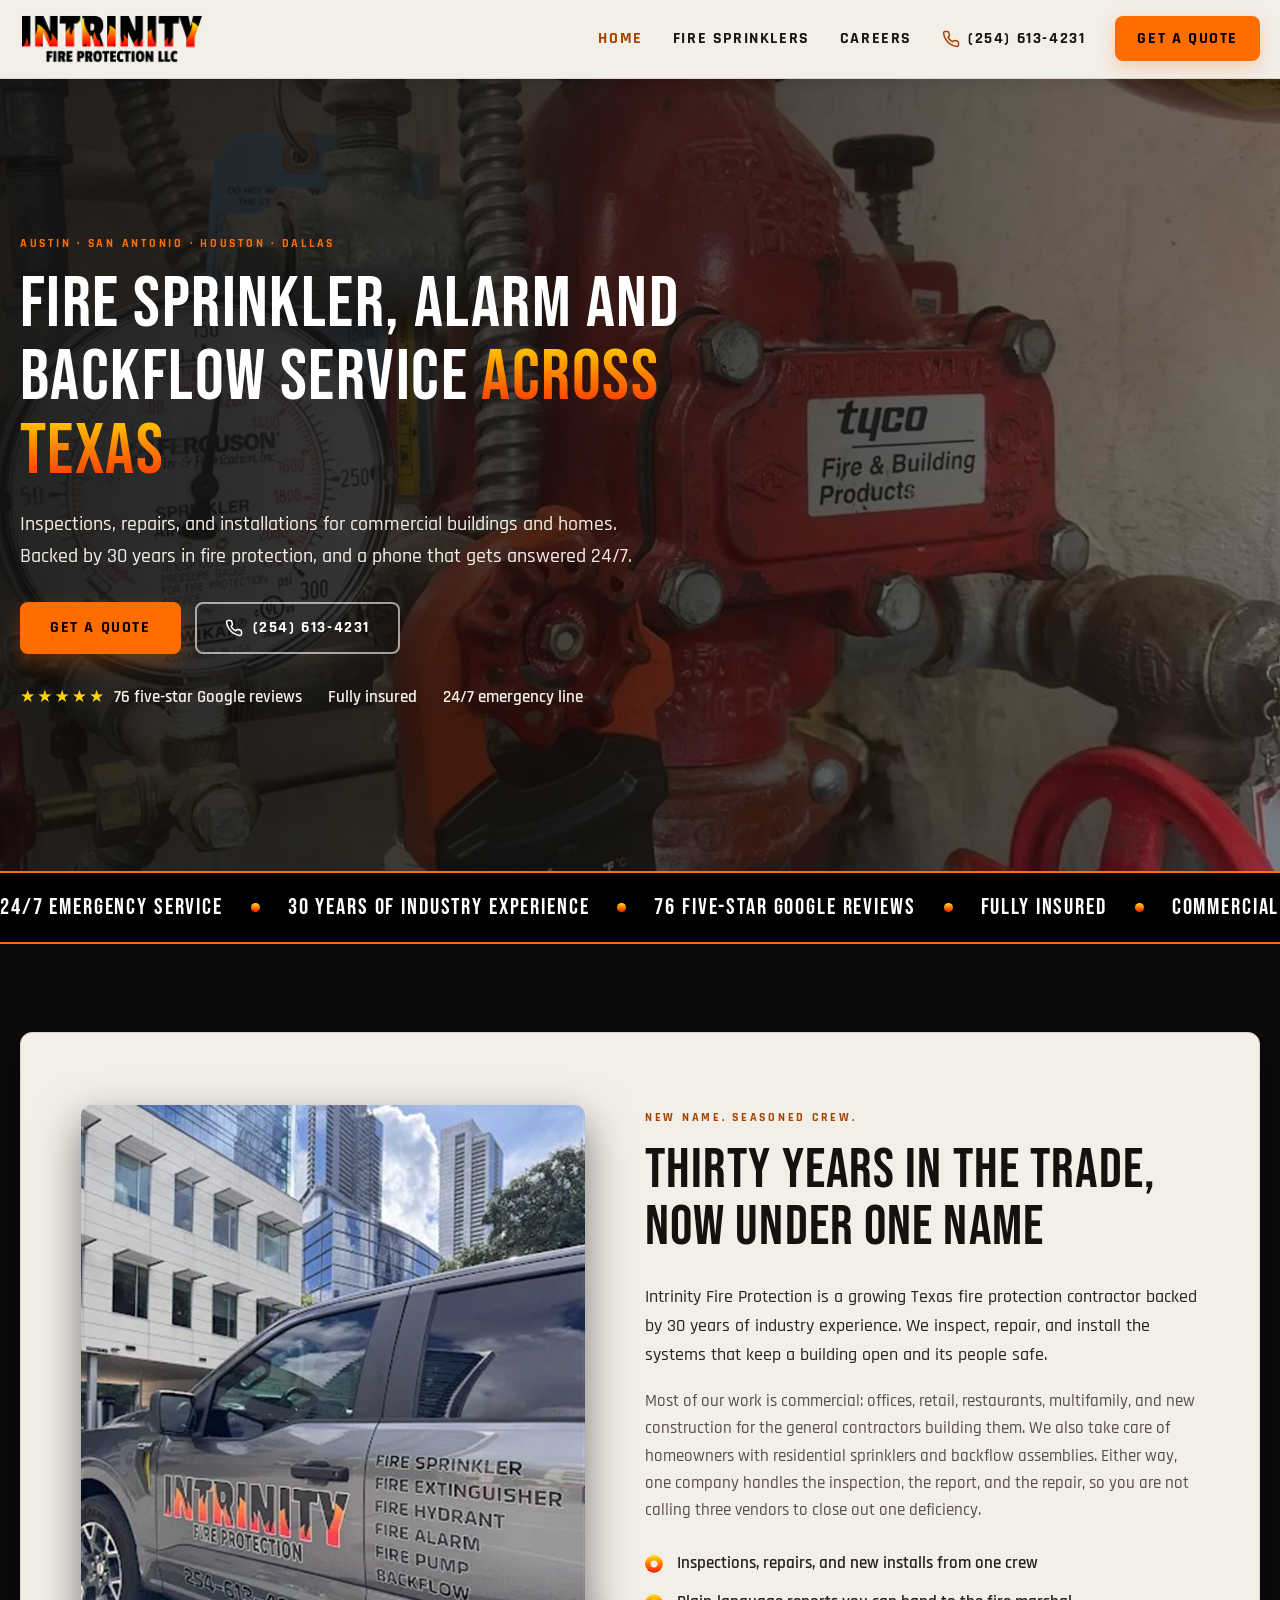
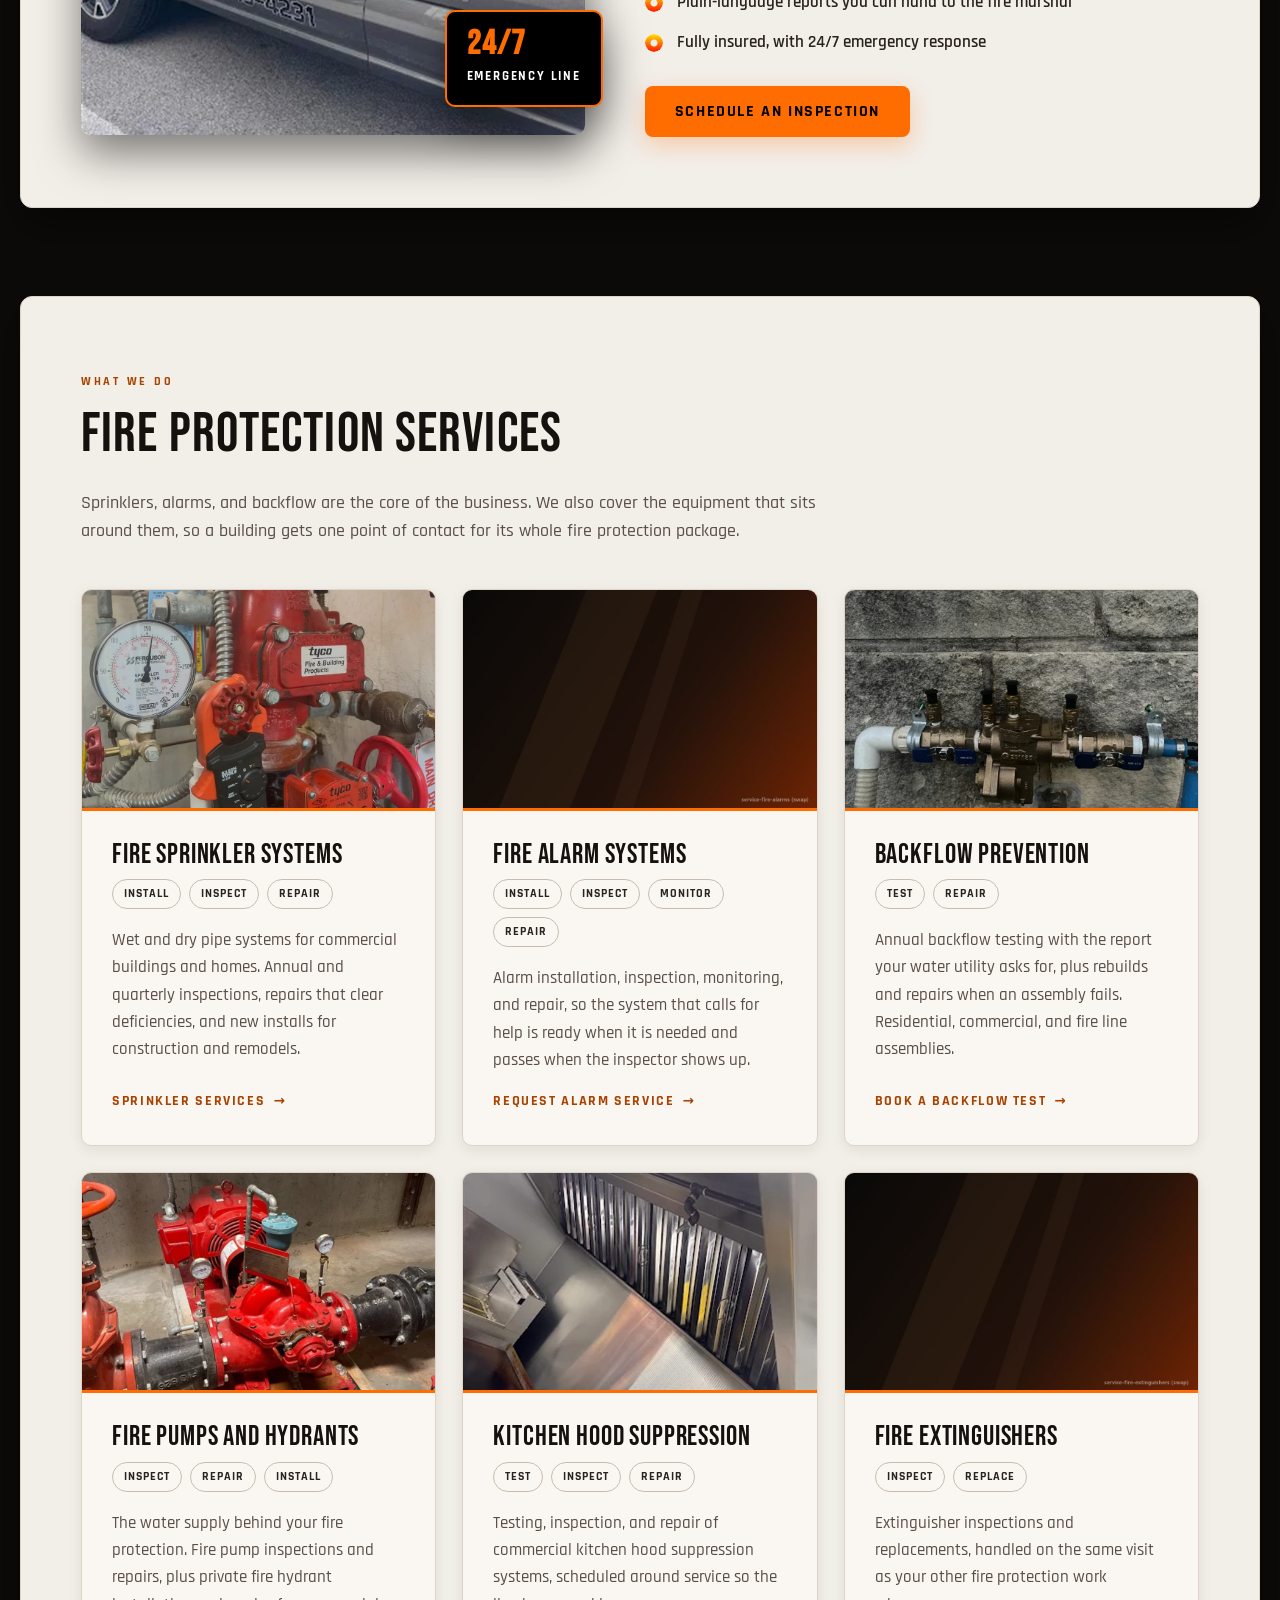
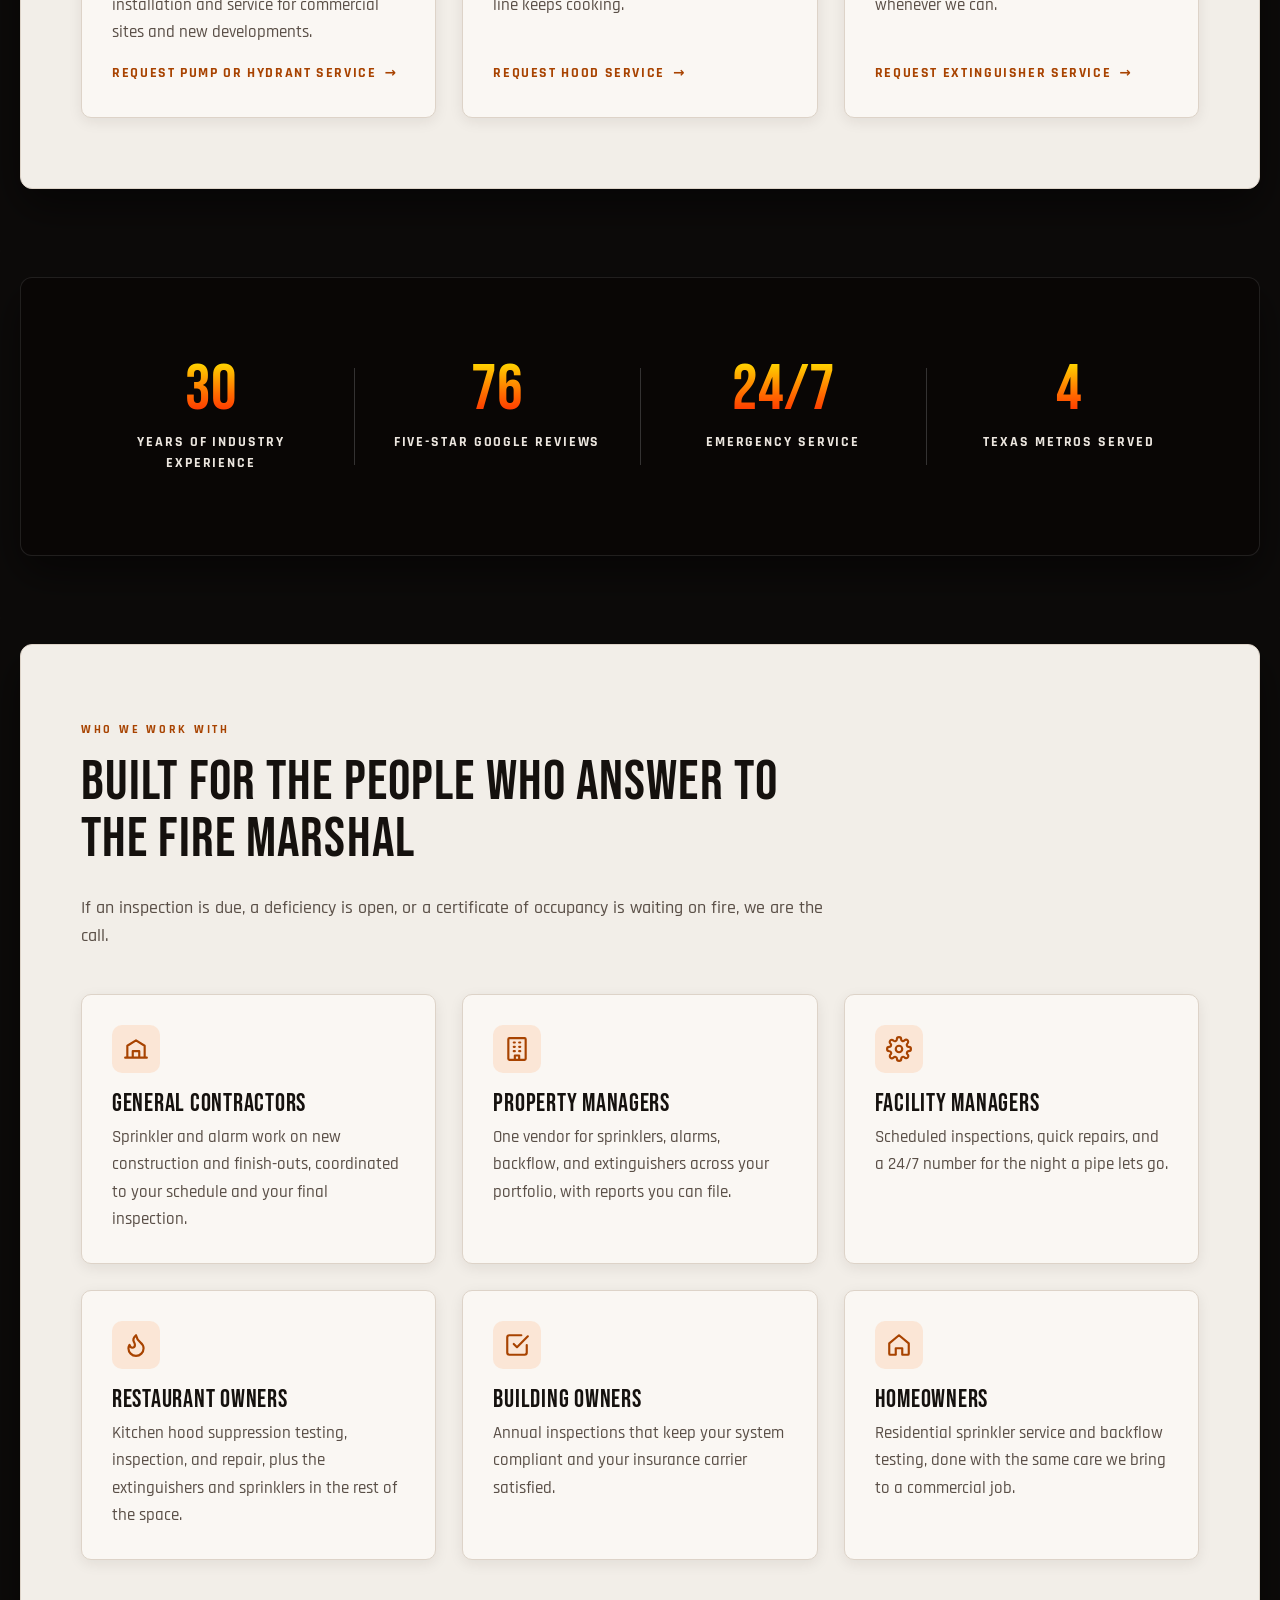
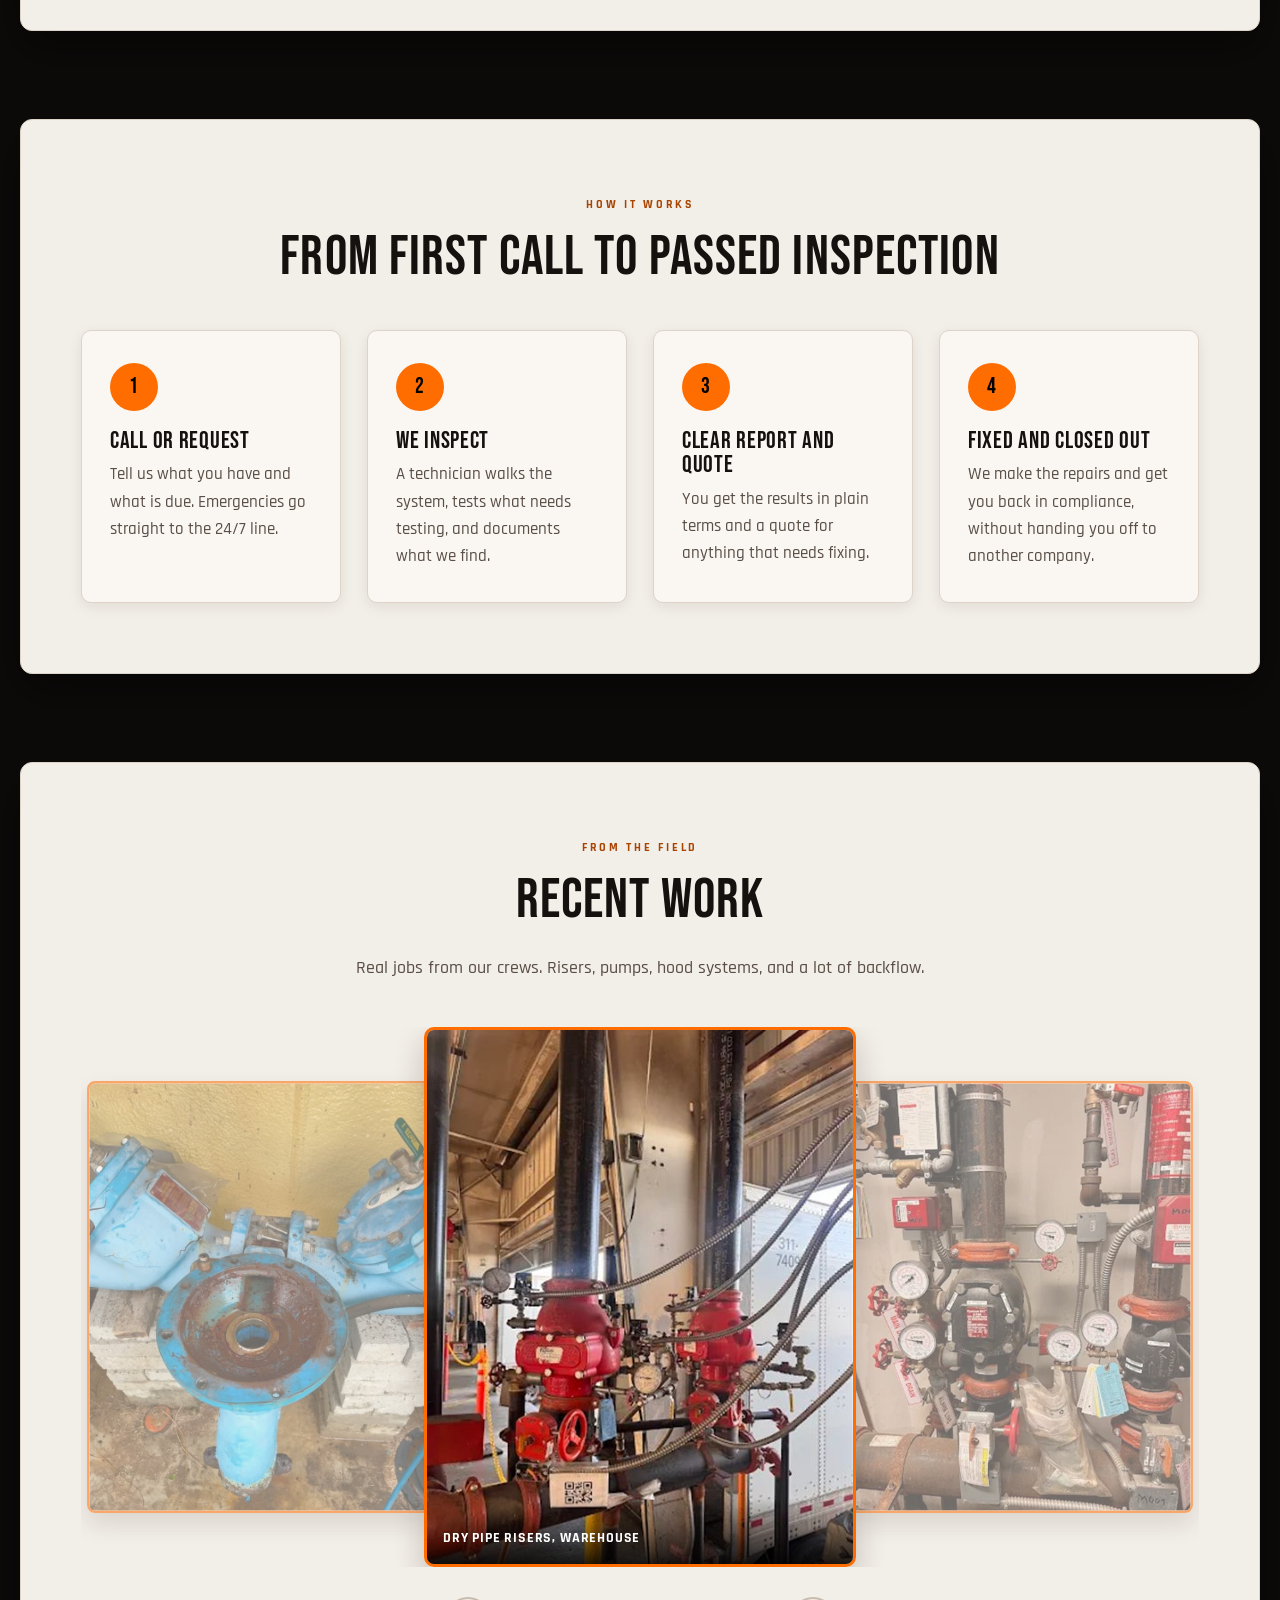
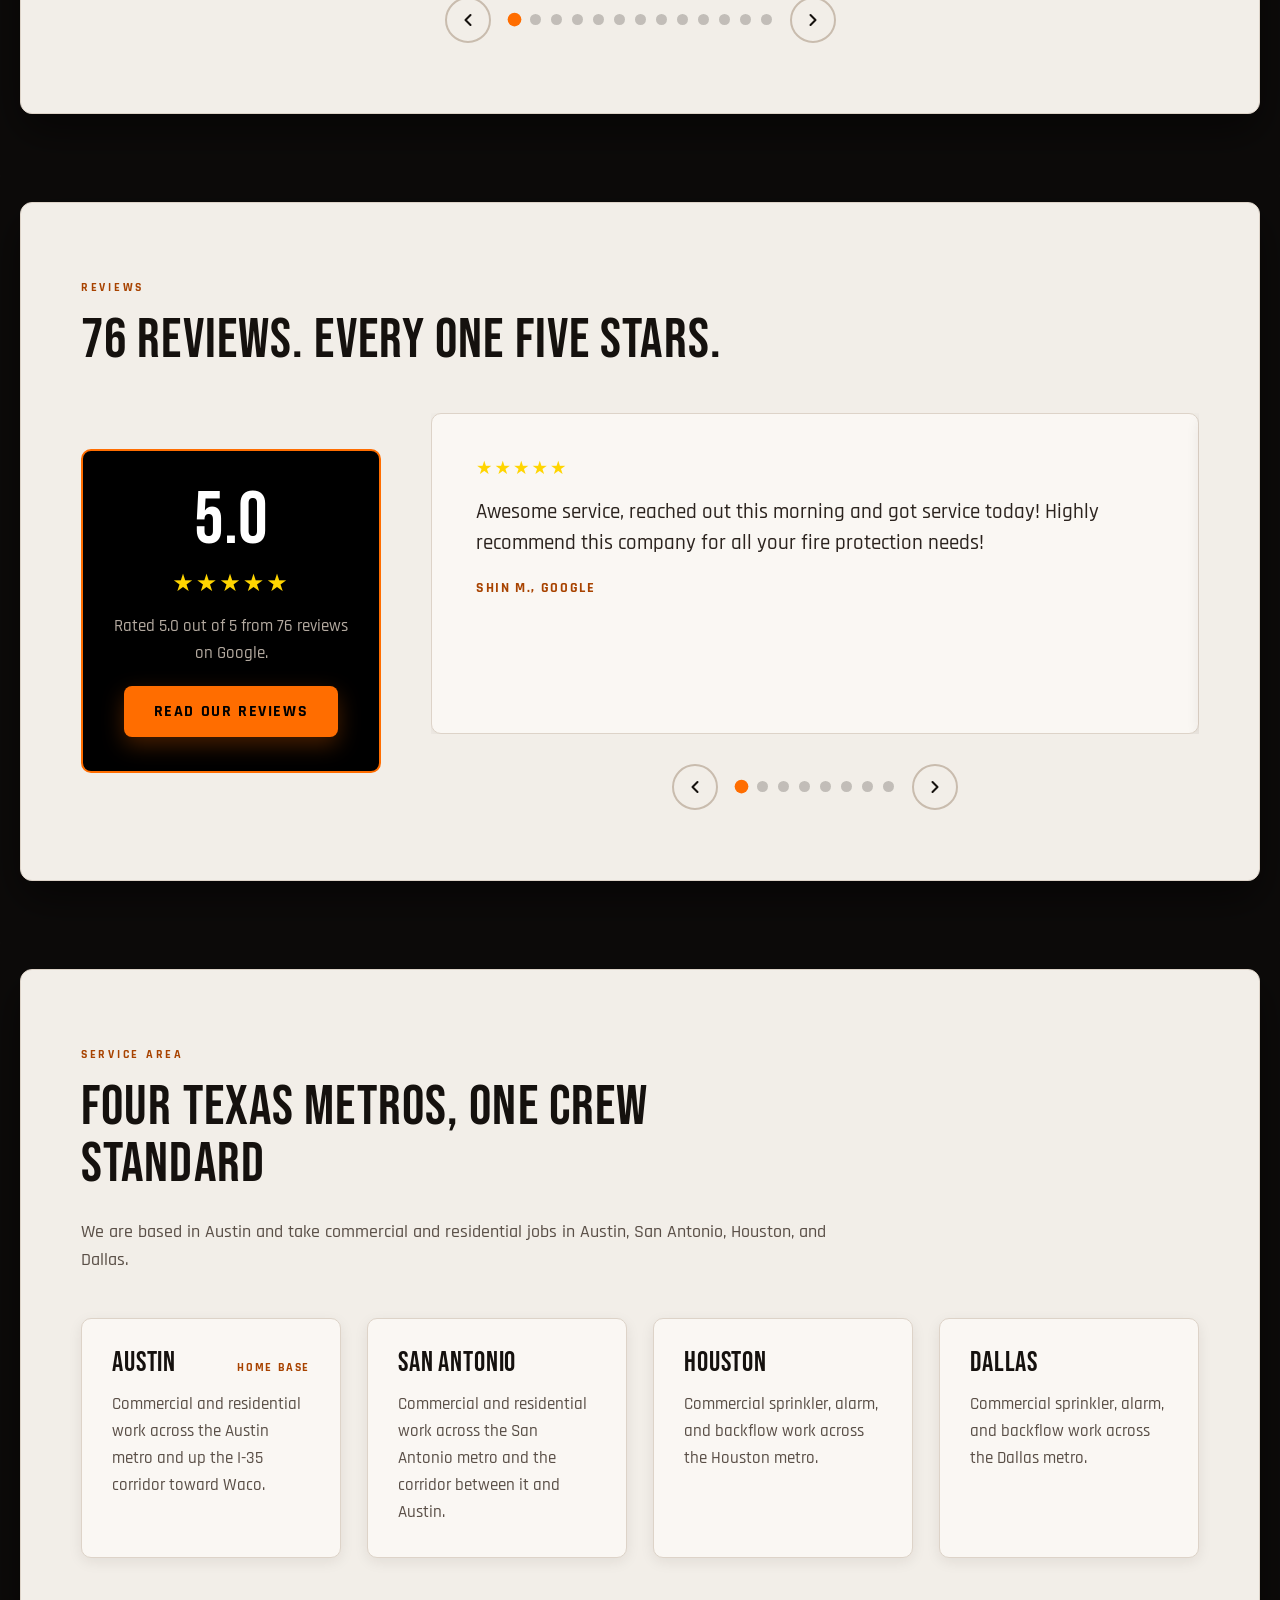
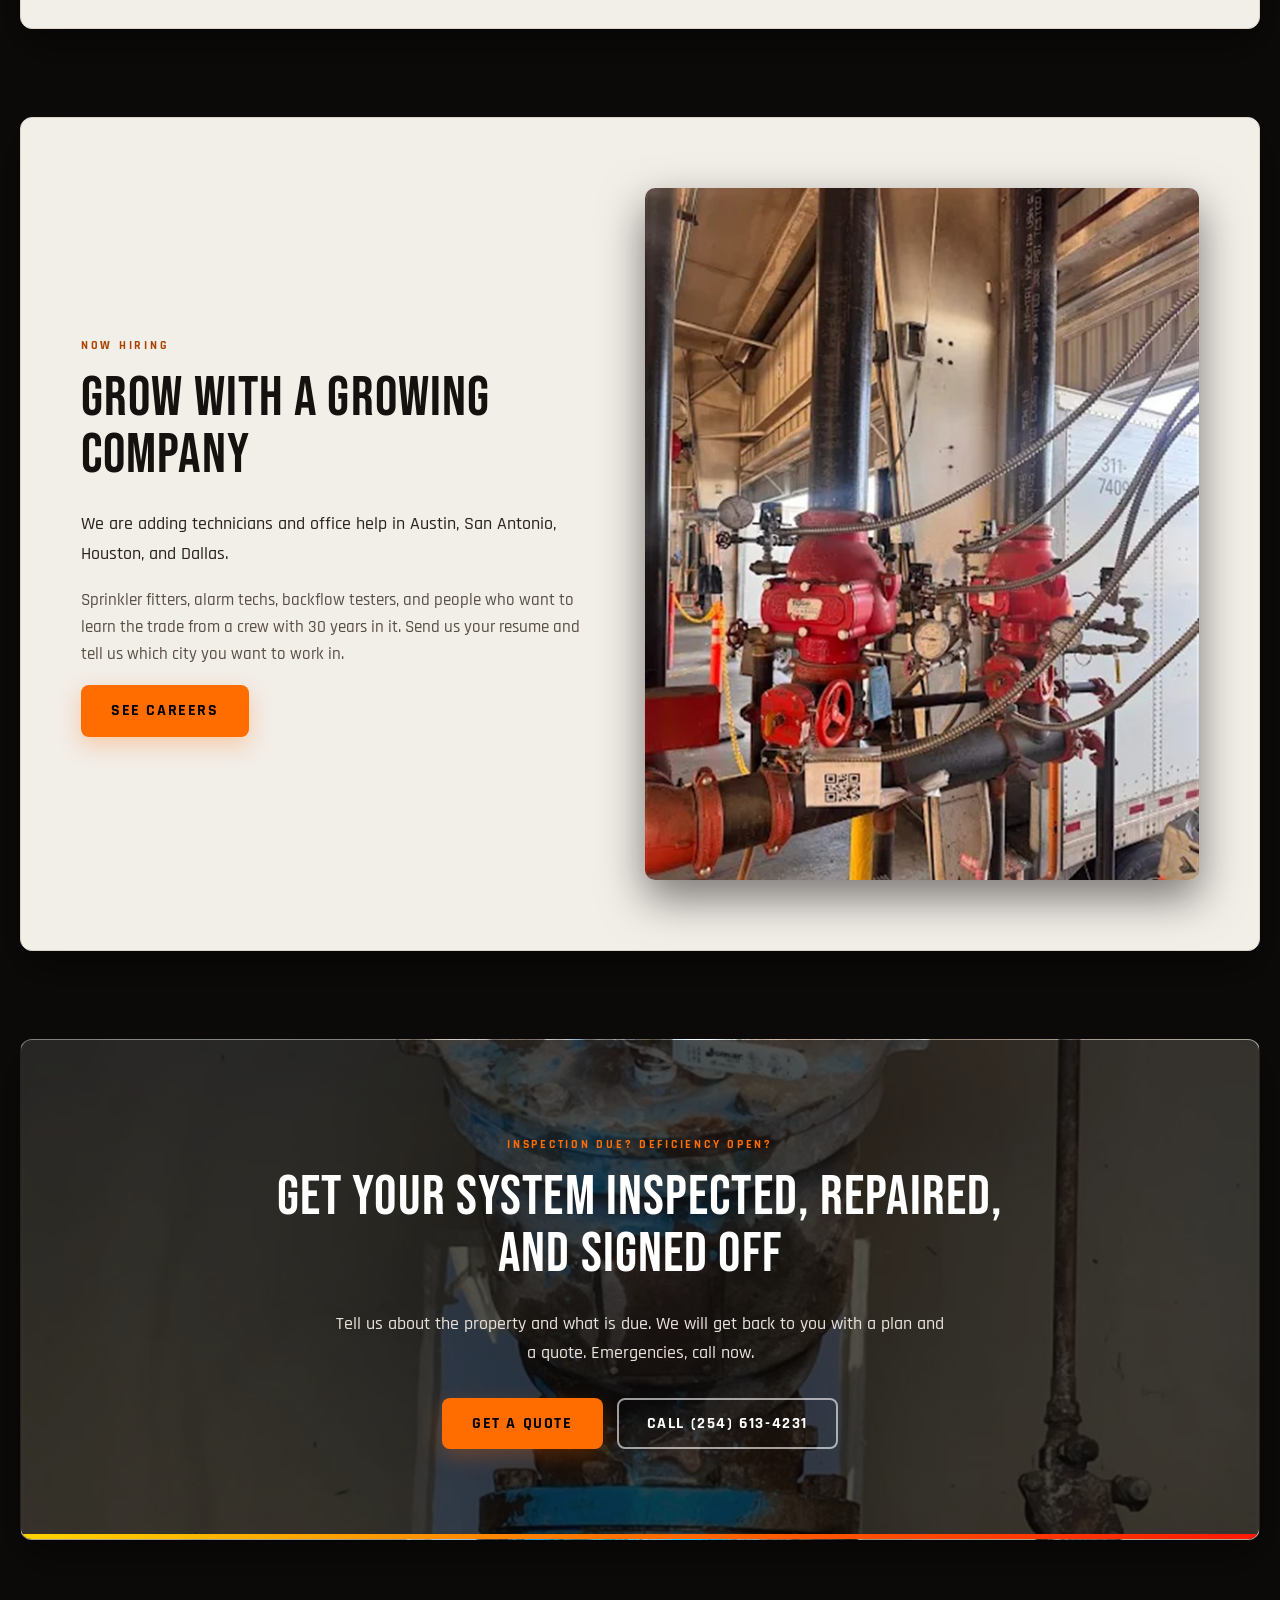
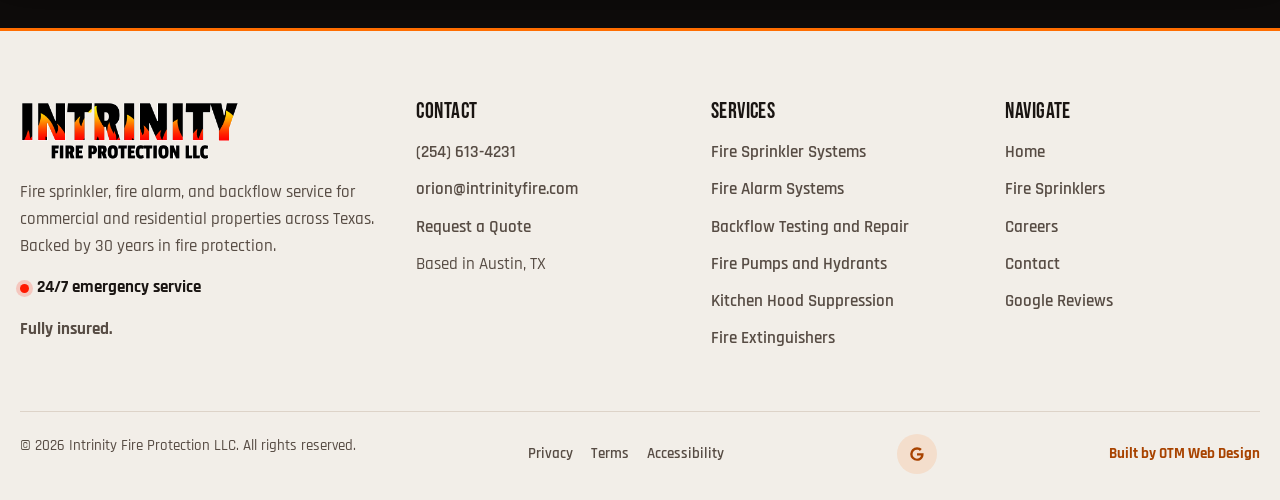
==== index.html @ b6edf2b3 "Merge fire hydrants into the fire pumps card; back to a 6-card services grid Co-Authored-By: Claude " ====
<!DOCTYPE html>
<html lang="en">
<head>
<meta charset="UTF-8">
<meta name="viewport" content="width=device-width, initial-scale=1.0">
<title>Intrinity Fire Protection | Sprinklers, Alarms, Backflow | TX</title>
<meta name="description" content="Fire sprinkler, fire alarm, and backflow testing for commercial and residential properties in Austin, San Antonio, Houston, and Dallas. 24/7 emergency service.">
<link rel="canonical" href="https://intrinityfire.com/">
<link rel="icon" type="image/png" href="assets/favicon.png">
<link rel="apple-touch-icon" href="assets/favicon.png">

<meta property="og:type" content="website">
<meta property="og:site_name" content="Intrinity Fire Protection">
<meta property="og:title" content="Intrinity Fire Protection | Sprinklers, Alarms, Backflow | TX">
<meta property="og:description" content="Fire sprinkler, fire alarm, and backflow testing for commercial and residential properties in Austin, San Antonio, Houston, and Dallas. 24/7 emergency service.">
<meta property="og:url" content="https://intrinityfire.com/">
<meta property="og:image" content="https://intrinityfire.com/assets/og-image.jpg">
<meta property="og:image:width" content="1200">
<meta property="og:image:height" content="630">
<meta property="og:image:alt" content="Intrinity Fire Protection LLC">
<meta name="twitter:card" content="summary_large_image">
<meta name="twitter:title" content="Intrinity Fire Protection | Sprinklers, Alarms, Backflow | TX">
<meta name="twitter:description" content="Fire sprinkler, fire alarm, and backflow testing for commercial and residential properties in Austin, San Antonio, Houston, and Dallas. 24/7 emergency service.">
<meta name="twitter:image" content="https://intrinityfire.com/assets/og-image.jpg">

<link rel="preconnect" href="https://fonts.googleapis.com">
<link rel="preconnect" href="https://fonts.gstatic.com" crossorigin>
<link href="https://fonts.googleapis.com/css2?family=Bebas+Neue&family=Rajdhani:wght@400;500;600;700&display=swap" rel="stylesheet">
<link rel="preload" as="image" href="assets/hero-home.jpg" fetchpriority="high">
<link rel="stylesheet" href="styles.css">
<noscript><style>.reveal{opacity:1;transform:none}</style></noscript>

<!-- Service-area business: no public street address, city/region only. Must match the Google Business Profile exactly. -->
<script type="application/ld+json">
{
  "@context": "https://schema.org",
  "@type": "GeneralContractor",
  "@id": "https://intrinityfire.com/#business",
  "name": "Intrinity Fire Protection LLC",
  "alternateName": "Intrinity Fire Protection",
  "description": "Fire protection contractor providing fire sprinkler, fire alarm, and backflow prevention installation, inspection, and repair for commercial and residential properties in Austin, San Antonio, Houston, and Dallas, Texas. Backed by 30 years of industry experience. 24/7 emergency service. Fully insured.",
  "url": "https://intrinityfire.com/",
  "logo": "https://intrinityfire.com/assets/logo.png",
  "image": "https://intrinityfire.com/assets/og-image.jpg",
  "telephone": "+1-254-613-4231",
  "email": "orion@intrinityfire.com",
  "priceRange": "$$",
  "address": {
    "@type": "PostalAddress",
    "addressLocality": "Austin",
    "addressRegion": "TX",
    "addressCountry": "US"
  },
  "areaServed": [
    { "@type": "City", "name": "Austin, TX" },
    { "@type": "City", "name": "San Antonio, TX" },
    { "@type": "City", "name": "Houston, TX" },
    { "@type": "City", "name": "Dallas, TX" }
  ],
  "openingHoursSpecification": [
    {
      "@type": "OpeningHoursSpecification",
      "dayOfWeek": ["Monday","Tuesday","Wednesday","Thursday","Friday","Saturday","Sunday"],
      "opens": "00:00",
      "closes": "23:59"
    }
  ],
  "founder": { "@type": "Person", "name": "Orion Trinidad" },
  "knowsAbout": ["Fire sprinkler systems", "Fire alarm systems", "Backflow prevention", "Fire pumps", "Kitchen hood fire suppression", "Fire extinguishers", "Fire hydrants", "NFPA 25 inspections"],
  "aggregateRating": {
    "@type": "AggregateRating",
    "ratingValue": "5.0",
    "bestRating": "5",
    "reviewCount": "76"
  },
  "hasOfferCatalog": {
    "@type": "OfferCatalog",
    "name": "Fire protection services",
    "itemListElement": [
      { "@type": "Offer", "itemOffered": { "@type": "Service", "name": "Fire sprinkler installation, inspection, and repair" } },
      { "@type": "Offer", "itemOffered": { "@type": "Service", "name": "Fire alarm installation, inspection, monitoring, and repair" } },
      { "@type": "Offer", "itemOffered": { "@type": "Service", "name": "Backflow testing and repair" } },
      { "@type": "Offer", "itemOffered": { "@type": "Service", "name": "Fire pump inspection and repair" } },
      { "@type": "Offer", "itemOffered": { "@type": "Service", "name": "Kitchen hood suppression testing, inspection, and repair" } },
      { "@type": "Offer", "itemOffered": { "@type": "Service", "name": "Fire extinguisher inspection and replacement" } },
      { "@type": "Offer", "itemOffered": { "@type": "Service", "name": "Fire hydrant installation and service" } }
    ]
  }
}
</script>
<!-- sameAs: add the Google Business Profile share link and any real social profiles once Orion supplies them. -->
</head>
<body data-page="home">
<a class="skip-link" href="#main">Skip to main content</a>
<nav class="site-nav" aria-label="Primary">
  <div class="nav-inner">
    <a class="nav-logo" href="index.html" aria-label="Intrinity Fire Protection, home">
      <img src="assets/logo.png" alt="Intrinity Fire Protection LLC" width="744" height="202">
    </a>
    <button class="nav-toggle" type="button" aria-expanded="false" aria-controls="nav-links" aria-label="Open menu">
      <span></span><span></span><span></span>
    </button>
    <ul class="nav-links" id="nav-links">
      <li><a href="index.html" data-nav="home">Home</a></li>
      <li><a href="fire-sprinklers.html" data-nav="fire-sprinklers">Fire Sprinklers</a></li>
      <li><a href="careers.html" data-nav="careers">Careers</a></li>
      <li><a class="nav-phone" href="tel:+12546134231" aria-label="Call (254) 613-4231"><svg viewBox="0 0 24 24" fill="none" stroke="currentColor" stroke-width="2" stroke-linecap="round" stroke-linejoin="round" aria-hidden="true"><path d="M22 16.9v3a2 2 0 0 1-2.2 2 19.8 19.8 0 0 1-8.6-3.1 19.5 19.5 0 0 1-6-6A19.8 19.8 0 0 1 2.1 4.2 2 2 0 0 1 4.1 2h3a2 2 0 0 1 2 1.7c.1.9.4 1.8.7 2.7a2 2 0 0 1-.5 2.1L8 9.8a16 16 0 0 0 6 6l1.3-1.3a2 2 0 0 1 2.1-.4c.9.3 1.8.6 2.7.7a2 2 0 0 1 1.7 2z"/></svg><span class="nav-phone-num">(254) 613-4231</span></a></li>
      <li><a class="nav-cta" href="contact.html">Get a Quote</a></li>
    </ul>
  </div>
</nav>
<main id="main">

  <section class="hero" aria-labelledby="hero-title">
    <div class="hero-inner">
      <div class="hero-content">
        <span class="eyebrow">Austin &middot; San Antonio &middot; Houston &middot; Dallas</span>
        <h1 id="hero-title">Fire Sprinkler, Alarm and Backflow Service <span class="flame-text">Across Texas</span></h1>
        <p class="lead">Inspections, repairs, and installations for commercial buildings and homes. Backed by 30 years in fire protection, and a phone that gets answered 24/7.</p>
        <div class="hero-actions">
          <a class="btn btn-primary" href="contact.html">Get a Quote</a>
          <a class="btn btn-ghost" href="tel:+12546134231"><svg viewBox="0 0 24 24" fill="none" stroke="currentColor" stroke-width="2" stroke-linecap="round" stroke-linejoin="round" aria-hidden="true"><path d="M22 16.9v3a2 2 0 0 1-2.2 2 19.8 19.8 0 0 1-8.6-3.1 19.5 19.5 0 0 1-6-6A19.8 19.8 0 0 1 2.1 4.2 2 2 0 0 1 4.1 2h3a2 2 0 0 1 2 1.7c.1.9.4 1.8.7 2.7a2 2 0 0 1-.5 2.1L8 9.8a16 16 0 0 0 6 6l1.3-1.3a2 2 0 0 1 2.1-.4c.9.3 1.8.6 2.7.7a2 2 0 0 1 1.7 2z"/></svg>(254) 613-4231</a>
        </div>
        <div class="hero-proof">
          <span><span class="stars" aria-hidden="true">&#9733;&#9733;&#9733;&#9733;&#9733;</span> 76 five-star Google reviews</span>
          <span>Fully insured</span>
          <span>24/7 emergency line</span>
        </div>
      </div>
    </div>
  </section>

  <div class="marquee" aria-label="Highlights">
    <div class="marquee-track">
      <div class="marquee-group">
        <span class="marquee-item">24/7 Emergency Service</span>
        <span class="marquee-item">30 Years of Industry Experience</span>
        <span class="marquee-item">76 Five-Star Google Reviews</span>
        <span class="marquee-item">Fully Insured</span>
        <span class="marquee-item">Commercial and Residential</span>
        <span class="marquee-item">Sprinklers. Alarms. Backflow. Hydrants.</span>
        <span class="marquee-item">Austin &middot; San Antonio &middot; Houston &middot; Dallas</span>
      </div>
      <div class="marquee-group" aria-hidden="true">
        <span class="marquee-item">24/7 Emergency Service</span>
        <span class="marquee-item">30 Years of Industry Experience</span>
        <span class="marquee-item">76 Five-Star Google Reviews</span>
        <span class="marquee-item">Fully Insured</span>
        <span class="marquee-item">Commercial and Residential</span>
        <span class="marquee-item">Sprinklers. Alarms. Backflow. Hydrants.</span>
        <span class="marquee-item">Austin &middot; San Antonio &middot; Houston &middot; Dallas</span>
      </div>
    </div>
  </div>

  <!-- Intro -->
  <section class="section" aria-labelledby="intro-title">
    <div class="container reveal">
      <div class="split">
        <div class="split-media">
          <img src="assets/intro-main.jpg" alt="Intrinity Fire Protection service truck in downtown Austin, lettered with its sprinkler, extinguisher, hydrant, alarm, pump, and backflow services" width="600" height="750" loading="lazy" decoding="async">
          <div class="media-badge"><strong>24/7</strong><span>Emergency line</span></div>
        </div>
        <div class="split-body">
          <span class="eyebrow">New name. Seasoned crew.</span>
          <h2 id="intro-title">Thirty Years in the Trade, Now Under One Name</h2>
          <p class="lead">Intrinity Fire Protection is a growing Texas fire protection contractor backed by 30 years of industry experience. We inspect, repair, and install the systems that keep a building open and its people safe.</p>
          <p>Most of our work is commercial: offices, retail, restaurants, multifamily, and new construction for the general contractors building them. We also take care of homeowners with residential sprinklers and backflow assemblies. Either way, one company handles the inspection, the report, and the repair, so you are not calling three vendors to close out one deficiency.</p>
          <ul class="check-list">
            <li>Inspections, repairs, and new installs from one crew</li>
            <li>Plain-language reports you can hand to the fire marshal</li>
            <li>Fully insured, with 24/7 emergency response</li>
          </ul>
          <a class="btn btn-primary" href="contact.html">Schedule an Inspection</a>
        </div>
      </div>
    </div>
  </section>

  <!-- Services -->
  <section class="section" aria-labelledby="services-title">
    <div class="container reveal">
      <div class="section-head">
        <span class="eyebrow">What we do</span>
        <h2 id="services-title">Fire Protection Services</h2>
        <p>Sprinklers, alarms, and backflow are the core of the business. We also cover the equipment that sits around them, so a building gets one point of contact for its whole fire protection package.</p>
      </div>
      <div class="grid grid-3">
        <article class="card">
          <img class="card-img" src="assets/service-fire-sprinklers.jpg" alt="Dry pipe sprinkler valve with pressure gauges and control valve on a commercial riser" width="960" height="600" loading="lazy" decoding="async">
          <div class="card-body">
            <h3>Fire Sprinkler Systems</h3>
            <ul class="card-tags"><li>Install</li><li>Inspect</li><li>Repair</li></ul>
            <p>Wet and dry pipe systems for commercial buildings and homes. Annual and quarterly inspections, repairs that clear deficiencies, and new installs for construction and remodels.</p>
            <a class="text-link" href="fire-sprinklers.html">Sprinkler services</a>
          </div>
        </article>
        <article class="card">
          <img class="card-img" src="assets/service-fire-alarms.jpg" alt="Fire alarm system service, placeholder image" width="960" height="600" loading="lazy" decoding="async">
          <div class="card-body">
            <h3>Fire Alarm Systems</h3>
            <ul class="card-tags"><li>Install</li><li>Inspect</li><li>Monitor</li><li>Repair</li></ul>
            <p>Alarm installation, inspection, monitoring, and repair, so the system that calls for help is ready when it is needed and passes when the inspector shows up.</p>
            <a class="text-link" href="contact.html">Request alarm service</a>
          </div>
        </article>
        <article class="card">
          <img class="card-img" src="assets/service-backflow.jpg" alt="Brass reduced pressure backflow assembly with test cocks mounted on a stone wall" width="960" height="600" loading="lazy" decoding="async">
          <div class="card-body">
            <h3>Backflow Prevention</h3>
            <ul class="card-tags"><li>Test</li><li>Repair</li></ul>
            <p>Annual backflow testing with the report your water utility asks for, plus rebuilds and repairs when an assembly fails. Residential, commercial, and fire line assemblies.</p>
            <a class="text-link" href="contact.html">Book a backflow test</a>
          </div>
        </article>
        <article class="card">
          <img class="card-img" src="assets/service-fire-pumps.jpg" alt="Red split-case fire pump with flanged suction and discharge piping" width="960" height="600" loading="lazy" decoding="async">
          <div class="card-body">
            <h3>Fire Pumps and Hydrants</h3>
            <ul class="card-tags"><li>Inspect</li><li>Repair</li><li>Install</li></ul>
            <p>The water supply behind your fire protection. Fire pump inspections and repairs, plus private fire hydrant installation and service for commercial sites and new developments.</p>
            <a class="text-link" href="contact.html">Request pump or hydrant service</a>
          </div>
        </article>
        <article class="card">
          <img class="card-img" src="assets/service-kitchen-hoods.jpg" alt="Stainless commercial kitchen hood with grease filters over a cooking line" width="640" height="400" loading="lazy" decoding="async">
          <div class="card-body">
            <h3>Kitchen Hood Suppression</h3>
            <ul class="card-tags"><li>Test</li><li>Inspect</li><li>Repair</li></ul>
            <p>Testing, inspection, and repair of commercial kitchen hood suppression systems, scheduled around service so the line keeps cooking.</p>
            <a class="text-link" href="contact.html">Request hood service</a>
          </div>
        </article>
        <article class="card">
          <img class="card-img" src="assets/service-fire-extinguishers.jpg" alt="Fire extinguisher service, placeholder image" width="960" height="600" loading="lazy" decoding="async">
          <div class="card-body">
            <h3>Fire Extinguishers</h3>
            <ul class="card-tags"><li>Inspect</li><li>Replace</li></ul>
            <p>Extinguisher inspections and replacements, handled on the same visit as your other fire protection work whenever we can.</p>
            <a class="text-link" href="contact.html">Request extinguisher service</a>
          </div>
        </article>
      </div>
    </div>
  </section>

  <!-- Stats -->
  <section class="section" aria-label="Intrinity by the numbers">
    <div class="container is-strong reveal">
      <div class="stats">
        <div class="stat"><span class="stat-num">30</span><span class="stat-label">Years of industry experience</span></div>
        <div class="stat"><span class="stat-num">76</span><span class="stat-label">Five-star Google reviews</span></div>
        <div class="stat"><span class="stat-num">24/7</span><span class="stat-label">Emergency service</span></div>
        <div class="stat"><span class="stat-num">4</span><span class="stat-label">Texas metros served</span></div>
      </div>
    </div>
  </section>

  <!-- Who we work with -->
  <section class="section" aria-labelledby="clients-title">
    <div class="container reveal">
      <div class="section-head">
        <span class="eyebrow">Who we work with</span>
        <h2 id="clients-title">Built for the People Who Answer to the Fire Marshal</h2>
        <p>If an inspection is due, a deficiency is open, or a certificate of occupancy is waiting on fire, we are the call.</p>
      </div>
      <div class="grid grid-3">
        <div class="card tile">
          <div class="tile-icon"><svg viewBox="0 0 24 24" fill="none" stroke="currentColor" stroke-width="2" stroke-linecap="round" stroke-linejoin="round" aria-hidden="true"><path d="M2 20h20M4 20V9l8-5 8 5v11M9 20v-6h6v6"/></svg></div>
          <h3>General Contractors</h3>
          <p>Sprinkler and alarm work on new construction and finish-outs, coordinated to your schedule and your final inspection.</p>
        </div>
        <div class="card tile">
          <div class="tile-icon"><svg viewBox="0 0 24 24" fill="none" stroke="currentColor" stroke-width="2" stroke-linecap="round" stroke-linejoin="round" aria-hidden="true"><rect x="4" y="2" width="16" height="20" rx="1"/><path d="M9 6h1M14 6h1M9 10h1M14 10h1M9 14h1M14 14h1M10 22v-4h4v4"/></svg></div>
          <h3>Property Managers</h3>
          <p>One vendor for sprinklers, alarms, backflow, and extinguishers across your portfolio, with reports you can file.</p>
        </div>
        <div class="card tile">
          <div class="tile-icon"><svg viewBox="0 0 24 24" fill="none" stroke="currentColor" stroke-width="2" stroke-linecap="round" stroke-linejoin="round" aria-hidden="true"><circle cx="12" cy="12" r="3"/><path d="M19.4 15a1.7 1.7 0 0 0 .3 1.8l.1.1a2 2 0 1 1-2.8 2.8l-.1-.1a1.7 1.7 0 0 0-1.8-.3 1.7 1.7 0 0 0-1 1.5V21a2 2 0 1 1-4 0v-.1a1.7 1.7 0 0 0-1.1-1.5 1.7 1.7 0 0 0-1.8.3l-.1.1a2 2 0 1 1-2.8-2.8l.1-.1a1.7 1.7 0 0 0 .3-1.8 1.7 1.7 0 0 0-1.5-1H3a2 2 0 1 1 0-4h.1a1.7 1.7 0 0 0 1.5-1.1 1.7 1.7 0 0 0-.3-1.8l-.1-.1a2 2 0 1 1 2.8-2.8l.1.1a1.7 1.7 0 0 0 1.8.3H9a1.7 1.7 0 0 0 1-1.5V3a2 2 0 1 1 4 0v.1a1.7 1.7 0 0 0 1 1.5 1.7 1.7 0 0 0 1.8-.3l.1-.1a2 2 0 1 1 2.8 2.8l-.1.1a1.7 1.7 0 0 0-.3 1.8V9a1.7 1.7 0 0 0 1.5 1H21a2 2 0 1 1 0 4h-.1a1.7 1.7 0 0 0-1.5 1z"/></svg></div>
          <h3>Facility Managers</h3>
          <p>Scheduled inspections, quick repairs, and a 24/7 number for the night a pipe lets go.</p>
        </div>
        <div class="card tile">
          <div class="tile-icon"><svg viewBox="0 0 24 24" fill="none" stroke="currentColor" stroke-width="2" stroke-linecap="round" stroke-linejoin="round" aria-hidden="true"><path d="M8.5 14.5A2.5 2.5 0 0 0 11 12c0-1.4-.5-2-1-3-1.1-2.1-.2-4 2-6 .5 2.5 2 4.9 4 6.5 2 1.6 3 3.5 3 5.5a7 7 0 1 1-14 0c0-1.2.4-2.3 1-3.2.3 1.2 1.3 2.7 2.5 2.7z"/></svg></div>
          <h3>Restaurant Owners</h3>
          <p>Kitchen hood suppression testing, inspection, and repair, plus the extinguishers and sprinklers in the rest of the space.</p>
        </div>
        <div class="card tile">
          <div class="tile-icon"><svg viewBox="0 0 24 24" fill="none" stroke="currentColor" stroke-width="2" stroke-linecap="round" stroke-linejoin="round" aria-hidden="true"><path d="M9 11l3 3L22 4"/><path d="M21 12v7a2 2 0 0 1-2 2H5a2 2 0 0 1-2-2V5a2 2 0 0 1 2-2h11"/></svg></div>
          <h3>Building Owners</h3>
          <p>Annual inspections that keep your system compliant and your insurance carrier satisfied.</p>
        </div>
        <div class="card tile">
          <div class="tile-icon"><svg viewBox="0 0 24 24" fill="none" stroke="currentColor" stroke-width="2" stroke-linecap="round" stroke-linejoin="round" aria-hidden="true"><path d="M3 10.5 12 3l9 7.5V20a1 1 0 0 1-1 1h-5v-6H9v6H4a1 1 0 0 1-1-1z"/></svg></div>
          <h3>Homeowners</h3>
          <p>Residential sprinkler service and backflow testing, done with the same care we bring to a commercial job.</p>
        </div>
      </div>
    </div>
  </section>

  <!-- Process -->
  <section class="section" aria-labelledby="process-title">
    <div class="container reveal">
      <div class="section-head center">
        <span class="eyebrow">How it works</span>
        <h2 id="process-title">From First Call to Passed Inspection</h2>
      </div>
      <div class="grid grid-4">
        <div class="card step">
          <div class="step-num">1</div>
          <h3>Call or Request</h3>
          <p>Tell us what you have and what is due. Emergencies go straight to the 24/7 line.</p>
        </div>
        <div class="card step">
          <div class="step-num">2</div>
          <h3>We Inspect</h3>
          <p>A technician walks the system, tests what needs testing, and documents what we find.</p>
        </div>
        <div class="card step">
          <div class="step-num">3</div>
          <h3>Clear Report and Quote</h3>
          <p>You get the results in plain terms and a quote for anything that needs fixing.</p>
        </div>
        <div class="card step">
          <div class="step-num">4</div>
          <h3>Fixed and Closed Out</h3>
          <p>We make the repairs and get you back in compliance, without handing you off to another company.</p>
        </div>
      </div>
    </div>
  </section>

  <!-- Gallery -->
  <section class="section" aria-labelledby="gallery-title">
    <div class="container reveal">
      <div class="section-head center">
        <span class="eyebrow">From the field</span>
        <h2 id="gallery-title">Recent Work</h2>
        <p>Real jobs from our crews. Risers, pumps, hood systems, and a lot of backflow.</p>
      </div>
      <div class="carousel" data-carousel="gallery" data-interval="4500" aria-roledescription="carousel" aria-label="Recent work photos">
        <div class="gallery-stage">
          <figure class="gallery-slide" data-slide><img src="assets/gallery-1.jpg" alt="Two red dry pipe sprinkler risers with gauges in a warehouse loading area" width="480" height="600" loading="lazy" decoding="async"><figcaption>Dry pipe risers, warehouse</figcaption></figure>
          <figure class="gallery-slide" data-slide><img src="assets/gallery-2.jpg" alt="Sprinkler riser room with alarm valves, gauges, and inspection tags" width="480" height="600" loading="lazy" decoding="async"><figcaption>Riser room inspection</figcaption></figure>
          <figure class="gallery-slide" data-slide><img src="assets/gallery-3.jpg" alt="Dry pipe valve riser with sprinkler gauges during an inspection" width="800" height="1000" loading="lazy" decoding="async"><figcaption>Dry pipe valve service</figcaption></figure>
          <figure class="gallery-slide" data-slide><img src="assets/gallery-4.jpg" alt="Red split-case fire pump in a concrete pump room" width="800" height="1000" loading="lazy" decoding="async"><figcaption>Fire pump service</figcaption></figure>
          <figure class="gallery-slide" data-slide><img src="assets/gallery-5.jpg" alt="New fire hydrant set on an underground water line in an open trench" width="480" height="600" loading="lazy" decoding="async"><figcaption>Fire hydrant install</figcaption></figure>
          <figure class="gallery-slide" data-slide><img src="assets/gallery-6.jpg" alt="Stainless commercial kitchen hood over a cooking line" width="480" height="600" loading="lazy" decoding="async"><figcaption>Kitchen hood system</figcaption></figure>
          <figure class="gallery-slide" data-slide><img src="assets/gallery-7.jpg" alt="Open Buckeye kitchen suppression control head above its agent cylinder" width="480" height="600" loading="lazy" decoding="async"><figcaption>Suppression control head</figcaption></figure>
          <figure class="gallery-slide" data-slide><img src="assets/gallery-8.jpg" alt="Kitchen hood suppression piping and nozzles inside the hood plenum" width="480" height="600" loading="lazy" decoding="async"><figcaption>Hood nozzles and piping</figcaption></figure>
          <figure class="gallery-slide" data-slide><img src="assets/gallery-9.jpg" alt="Kitchen fire suppression pull station with a green Intrinity inspection tag" width="480" height="600" loading="lazy" decoding="async"><figcaption>Tagged and inspected</figcaption></figure>
          <figure class="gallery-slide" data-slide><img src="assets/gallery-10.jpg" alt="Ansul kitchen hood suppression pull station with inspection tag" width="800" height="1000" loading="lazy" decoding="async"><figcaption>Ansul pull station</figcaption></figure>
          <figure class="gallery-slide" data-slide><img src="assets/gallery-11.jpg" alt="New brass reduced pressure backflow assembly mounted on a stone wall" width="800" height="1000" loading="lazy" decoding="async"><figcaption>Backflow assembly install</figcaption></figure>
          <figure class="gallery-slide" data-slide><img src="assets/gallery-12.jpg" alt="Large double check backflow assembly in a below-grade vault" width="800" height="1000" loading="lazy" decoding="async"><figcaption>Fire line backflow in a vault</figcaption></figure>
          <figure class="gallery-slide" data-slide><img src="assets/gallery-13.jpg" alt="Backflow assembly opened up for repair with cover removed" width="800" height="1000" loading="lazy" decoding="async"><figcaption>Backflow rebuild</figcaption></figure>
        </div>
        <div class="carousel-controls">
          <button class="carousel-btn" type="button" data-prev aria-label="Previous photo"><svg viewBox="0 0 24 24" fill="none" stroke="currentColor" stroke-width="2.5" stroke-linecap="round" stroke-linejoin="round" aria-hidden="true"><path d="M15 18l-6-6 6-6"/></svg></button>
          <div class="carousel-dots"></div>
          <button class="carousel-btn" type="button" data-next aria-label="Next photo"><svg viewBox="0 0 24 24" fill="none" stroke="currentColor" stroke-width="2.5" stroke-linecap="round" stroke-linejoin="round" aria-hidden="true"><path d="M9 18l6-6-6-6"/></svg></button>
        </div>
      </div>
    </div>
  </section>

  <!-- Reviews -->
  <section class="section" aria-labelledby="reviews-title">
    <div class="container reveal">
      <div class="section-head">
        <span class="eyebrow">Reviews</span>
        <h2 id="reviews-title">76 Reviews. Every One Five Stars.</h2>
      </div>
      <div class="reviews-wrap">
        <div class="rating-card">
          <div class="rating-num">5.0</div>
          <span class="stars" aria-hidden="true">&#9733;&#9733;&#9733;&#9733;&#9733;</span>
          <p>Rated 5.0 out of 5 from 76 reviews on Google.</p>
          <a class="btn btn-primary" href="https://www.google.com/search?q=Intrinity+Fire+Protection" target="_blank" rel="noopener">Read Our Reviews</a>
        </div>
        <!-- REVIEWS: real Google reviews, quoted verbatim, first name + last initial. Keep the 76 count in sync with the GBP, schema, and llms.txt. -->
        <div class="carousel" data-carousel="reviews" data-interval="6500" aria-roledescription="carousel" aria-label="Customer reviews">
          <div class="reviews-viewport">
            <div class="reviews-track">
              <figure class="review" data-slide>
                <span class="stars" aria-hidden="true">&#9733;&#9733;&#9733;&#9733;&#9733;</span>
                <blockquote>Awesome service, reached out this morning and got service today! Highly recommend this company for all your fire protection needs!</blockquote>
                <figcaption>Shin M., Google</figcaption>
              </figure>
              <figure class="review" data-slide>
                <span class="stars" aria-hidden="true">&#9733;&#9733;&#9733;&#9733;&#9733;</span>
                <blockquote>Intrinity has taken amazing care of us. They communicate, are dependable and capable. The whole team is exceptional. Last week, Cody was our tech and he was polite, communicative and great at his job. Orion and his team are fantastic. We appreciate you, Intrinity team!</blockquote>
                <figcaption>Tracey J., Google</figcaption>
              </figure>
              <figure class="review" data-slide>
                <span class="stars" aria-hidden="true">&#9733;&#9733;&#9733;&#9733;&#9733;</span>
                <blockquote>Cody Comly patiently and clearly answered my many questions. He explained things so that I had a better understanding of what to look for regarding fire extinguisher inspections. He provided me with much needed information that will help me better manage that realm of my property. Excellent customer service!</blockquote>
                <figcaption>Houston T., Google</figcaption>
              </figure>
              <figure class="review" data-slide>
                <span class="stars" aria-hidden="true">&#9733;&#9733;&#9733;&#9733;&#9733;</span>
                <blockquote>Best fire company in the area! Instant response, techs show up fast!</blockquote>
                <figcaption>Sami H., Google</figcaption>
              </figure>
              <figure class="review" data-slide>
                <span class="stars" aria-hidden="true">&#9733;&#9733;&#9733;&#9733;&#9733;</span>
                <blockquote>This company is amazing! The technician is very knowledgeable and is a people person. He took time and explain how my suppression work. This company comes highly recommended.</blockquote>
                <figcaption>Chanel B., Google</figcaption>
              </figure>
              <figure class="review" data-slide>
                <span class="stars" aria-hidden="true">&#9733;&#9733;&#9733;&#9733;&#9733;</span>
                <blockquote>Intrinity Fire Protection provided excellent service! They were very flexible with scheduling, friendly, professional, and delivered great customer service. I highly recommend them!</blockquote>
                <figcaption>Hilda B., Google</figcaption>
              </figure>
              <figure class="review" data-slide>
                <span class="stars" aria-hidden="true">&#9733;&#9733;&#9733;&#9733;&#9733;</span>
                <blockquote>Great service! Extremely fast and very fair pricing</blockquote>
                <figcaption>Maher B., Google</figcaption>
              </figure>
              <figure class="review" data-slide>
                <span class="stars" aria-hidden="true">&#9733;&#9733;&#9733;&#9733;&#9733;</span>
                <blockquote>Outstanding customer service</blockquote>
                <figcaption>Dean B., Google</figcaption>
              </figure>
            </div>
          </div>
          <div class="carousel-controls">
            <button class="carousel-btn" type="button" data-prev aria-label="Previous review"><svg viewBox="0 0 24 24" fill="none" stroke="currentColor" stroke-width="2.5" stroke-linecap="round" stroke-linejoin="round" aria-hidden="true"><path d="M15 18l-6-6 6-6"/></svg></button>
            <div class="carousel-dots"></div>
            <button class="carousel-btn" type="button" data-next aria-label="Next review"><svg viewBox="0 0 24 24" fill="none" stroke="currentColor" stroke-width="2.5" stroke-linecap="round" stroke-linejoin="round" aria-hidden="true"><path d="M9 18l6-6-6-6"/></svg></button>
          </div>
        </div>
      </div>
    </div>
  </section>

  <!-- Service area -->
  <section class="section" aria-labelledby="area-title">
    <div class="container reveal">
      <div class="section-head">
        <span class="eyebrow">Service area</span>
        <h2 id="area-title">Four Texas Metros, One Crew Standard</h2>
        <p>We are based in Austin and take commercial and residential jobs in Austin, San Antonio, Houston, and Dallas.</p>
      </div>
      <div class="grid grid-4">
        <div class="card area-card"><h3>Austin <small>Home base</small></h3><p>Commercial and residential work across the Austin metro and up the I-35 corridor toward Waco.</p></div>
        <div class="card area-card"><h3>San Antonio</h3><p>Commercial and residential work across the San Antonio metro and the corridor between it and Austin.</p></div>
        <div class="card area-card"><h3>Houston</h3><p>Commercial sprinkler, alarm, and backflow work across the Houston metro.</p></div>
        <div class="card area-card"><h3>Dallas</h3><p>Commercial sprinkler, alarm, and backflow work across the Dallas metro.</p></div>
      </div>
    </div>
  </section>

  <!-- Careers teaser -->
  <section class="section" aria-labelledby="hiring-title">
    <div class="container reveal">
      <div class="split reverse">
        <div class="split-media">
          <img src="assets/careers-teaser.jpg" alt="Two dry pipe sprinkler risers in a warehouse" width="600" height="750" loading="lazy" decoding="async">
        </div>
        <div class="split-body">
          <span class="eyebrow">Now hiring</span>
          <h2 id="hiring-title">Grow With a Growing Company</h2>
          <p class="lead">We are adding technicians and office help in Austin, San Antonio, Houston, and Dallas.</p>
          <p>Sprinkler fitters, alarm techs, backflow testers, and people who want to learn the trade from a crew with 30 years in it. Send us your resume and tell us which city you want to work in.</p>
          <a class="btn btn-primary" href="careers.html">See Careers</a>
        </div>
      </div>
    </div>
  </section>

  <!-- CTA -->
  <section class="section" aria-labelledby="cta-title">
    <div class="container cta-wrap reveal">
      <div class="cta-card">
        <span class="eyebrow">Inspection due? Deficiency open?</span>
        <h2 id="cta-title">Get Your System Inspected, Repaired, and Signed Off</h2>
        <p>Tell us about the property and what is due. We will get back to you with a plan and a quote. Emergencies, call now.</p>
        <div class="hero-actions">
          <a class="btn btn-primary" href="contact.html">Get a Quote</a>
          <a class="btn btn-ghost" href="tel:+12546134231">Call (254) 613-4231</a>
        </div>
      </div>
    </div>
  </section>

</main>
<footer class="site-footer">
  <div class="container">
    <div class="footer-grid">
      <div class="footer-brand">
        <img src="assets/logo.png" alt="Intrinity Fire Protection LLC" width="744" height="202" loading="lazy" decoding="async">
        <p>Fire sprinkler, fire alarm, and backflow service for commercial and residential properties across Texas. Backed by 30 years in fire protection.</p>
        <p class="footer-24"><span class="dot" aria-hidden="true"></span>24/7 emergency service</p>
        <p><strong>Fully insured.</strong></p>
        <!-- LICENSE NUMBERS: pending from client -->
      </div>
      <div class="footer-col">
        <h2>Contact</h2>
        <ul>
          <li><a href="tel:+12546134231">(254) 613-4231</a></li>
          <li><a href="mailto:orion@intrinityfire.com">orion@intrinityfire.com</a></li>
          <li><a href="contact.html">Request a Quote</a></li>
          <li>Based in Austin, TX</li>
        </ul>
      </div>
      <div class="footer-col">
        <h2>Services</h2>
        <ul>
          <li><a href="fire-sprinklers.html">Fire Sprinkler Systems</a></li>
          <li><a href="contact.html">Fire Alarm Systems</a></li>
          <li><a href="contact.html">Backflow Testing and Repair</a></li>
          <li><a href="contact.html">Fire Pumps and Hydrants</a></li>
          <li><a href="contact.html">Kitchen Hood Suppression</a></li>
          <li><a href="contact.html">Fire Extinguishers</a></li>
        </ul>
      </div>
      <div class="footer-col">
        <h2>Navigate</h2>
        <ul>
          <li><a href="index.html">Home</a></li>
          <li><a href="fire-sprinklers.html">Fire Sprinklers</a></li>
          <li><a href="careers.html">Careers</a></li>
          <li><a href="contact.html">Contact</a></li>
          <li><a href="https://www.google.com/search?q=Intrinity+Fire+Protection" target="_blank" rel="noopener">Google Reviews</a></li>
        </ul>
      </div>
    </div>
    <div class="footer-bottom">
      <p>&copy; 2026 Intrinity Fire Protection LLC. All rights reserved.</p>
      <ul class="footer-legal">
        <li><a href="privacy.html">Privacy</a></li>
        <li><a href="terms.html">Terms</a></li>
        <li><a href="accessibility.html">Accessibility</a></li>
      </ul>
      <div class="social">
        <!-- GBP: swap the search URL for the Business Profile share link from Orion -->
        <a href="https://www.google.com/search?q=Intrinity+Fire+Protection" target="_blank" rel="noopener" aria-label="Intrinity Fire Protection on Google"><svg viewBox="0 0 24 24" fill="currentColor" aria-hidden="true"><path d="M21.35 11.1H12v2.98h5.35c-.23 1.4-1.7 4.1-5.35 4.1a5.9 5.9 0 0 1 0-11.8c1.84 0 3.07.78 3.78 1.46l2.58-2.48C16.7 3.83 14.6 2.9 12 2.9a9.1 9.1 0 1 0 0 18.2c5.25 0 8.73-3.69 8.73-8.89 0-.6-.07-1.05-.15-1.5z"/></svg></a>
      </div>
      <a class="otm-credit" href="https://otm-designs.com" target="_blank" rel="noopener">Built by OTM Web Design</a>
    </div>
  </div>
</footer>
<script src="script.js" defer></script>
</body>
</html>
---- styles.css ----
/* ==========================================================
   Intrinity Fire Protection LLC
   OTM Web Design, dark/industrial variant, locked body background
   Palette sampled from the client logo file:
   yellow #FFFE00 / #FFD500, orange #FF6D00, red #FF1900 / #FF0000, black #000000
   ========================================================== */

:root {
  --black: #000000;
  --ink: #0d0b0a;
  --ink-2: #15110f;
  --ink-3: #1e1915;

  --accent: #ff6d00;          /* logo flame midpoint */
  --accent-deep: #a84300;     /* accent darkened for text on light frames (AA) */
  --flame-yellow: #ffd500;
  --flame-red: #ff1900;
  --flame: linear-gradient(180deg, #ffe600 0%, #ff6d00 55%, #ff1900 100%);
  --flame-h: linear-gradient(90deg, #ffd500 0%, #ff6d00 50%, #ff1900 100%);

  /* light frame tone for nav + footer */
  --frame: #f2eee8;
  --frame-ink: #1a1512;
  --frame-muted: #574c44;
  --frame-line: #ddd3c8;

  /* dark section cards over the locked background */
  --card: rgba(16, 13, 11, 0.82);
  --card-strong: rgba(9, 7, 6, 0.92);
  --sub: #1d1814;
  --sub-hover: #241e19;
  --line: rgba(255, 255, 255, 0.10);
  --line-strong: rgba(255, 255, 255, 0.18);

  --text: #ece6df;
  --muted: #b3a99f;
  --heading: #ffffff;

  /* text/form tokens: dark-surface values here, light-card values in the card scope below */
  --link: var(--accent);
  --link-hover: var(--flame-yellow);
  --dot: rgba(255, 255, 255, 0.28);
  --input-bg: rgba(255, 255, 255, 0.05);
  --input-bg-focus: rgba(255, 255, 255, 0.08);
  --input-option-bg: var(--ink-2);
  --placeholder: #8a8077;
  --banner-error-text: #ffd9d3;
  --banner-info-text: #fff3c4;

  --error: #ff6b5b;

  --shadow-soft: 0 6px 18px rgba(0, 0, 0, 0.30);
  --shadow-lift: 0 18px 44px rgba(0, 0, 0, 0.50);
  --radius: 12px;
  --radius-sm: 10px;

  --display: 'Bebas Neue', Impact, 'Arial Narrow', sans-serif;
  --body: 'Rajdhani', 'Segoe UI', system-ui, sans-serif;

  --nav-h: 78px;
}

/* ---------- Reset / base ---------- */
*, *::before, *::after { box-sizing: border-box; }
html { overflow-x: hidden; scroll-behavior: smooth; scroll-padding-top: calc(var(--nav-h) + 16px); }
body {
  margin: 0;
  overflow-x: hidden;
  width: 100%;
  font-family: var(--body);
  font-size: 17px;
  font-weight: 500;
  line-height: 1.6;
  color: var(--text);
  background: var(--ink);
  -webkit-font-smoothing: antialiased;
}
/* Locked body background. Darkening is baked into body-bg.jpg (no filter on the fixed layer). */
body::before {
  content: "";
  position: fixed;
  inset: 0;
  z-index: -1;
  background: var(--ink) url('assets/body-bg.jpg') center / cover no-repeat;
}
img { max-width: 100%; height: auto; display: block; }
a { color: var(--link); text-decoration: none; transition: color .2s ease; }
a:hover { color: var(--link-hover); }
p { margin: 0 0 1em; }
ul { margin: 0; padding: 0; }

h1, h2, h3, h4 {
  font-family: var(--display);
  font-weight: 400;
  text-transform: uppercase;
  letter-spacing: 0.02em;
  line-height: 1.02;
  color: var(--heading);
  margin: 0 0 .45em;
}
h1 { font-size: clamp(2.8rem, 6vw, 4.5rem); }
h2 { font-size: clamp(2.2rem, 4.5vw, 3.5rem); }
h3 { font-size: 1.75rem; letter-spacing: 0.03em; }
h4 { font-size: 1.3rem; }

.eyebrow {
  display: inline-block;
  font-family: var(--body);
  font-size: 0.78rem;
  font-weight: 700;
  text-transform: uppercase;
  letter-spacing: 0.22em;
  color: var(--link);
  margin-bottom: 14px;
}
.lead { font-size: 1.15rem; color: var(--text); }
.muted { color: var(--muted); }

.skip-link {
  position: absolute; left: 12px; top: -60px; z-index: 200;
  background: var(--accent); color: var(--black); font-weight: 700;
  padding: 10px 16px; border-radius: 8px;
}
.skip-link:focus { top: 12px; color: var(--black); }

:focus-visible { outline: 3px solid var(--flame-yellow); outline-offset: 3px; }

/* ---------- Buttons ---------- */
.btn {
  display: inline-flex; align-items: center; justify-content: center; gap: 10px;
  font-family: var(--body); font-weight: 700; font-size: 1rem;
  text-transform: uppercase; letter-spacing: 0.1em;
  padding: 15px 28px; border-radius: 8px; border: 2px solid transparent;
  cursor: pointer; transition: transform .2s ease, background .2s ease, color .2s ease, border-color .2s ease, box-shadow .2s ease;
  text-decoration: none; line-height: 1.1;
}
.btn svg { width: 18px; height: 18px; flex: none; }
.btn-primary { background: var(--accent); color: var(--black); box-shadow: 0 8px 22px rgba(255, 109, 0, 0.28); }
.btn-primary:hover { background: #ff8a1f; color: var(--black); transform: translateY(-2px); }
.btn-ghost { background: transparent; color: #fff; border-color: rgba(255, 255, 255, 0.6); }
.btn-ghost:hover { border-color: var(--accent); color: var(--accent); transform: translateY(-2px); }
.btn[disabled] { opacity: .65; cursor: wait; transform: none; }

.text-link {
  font-weight: 700; text-transform: uppercase; letter-spacing: 0.12em; font-size: .85rem;
  display: inline-flex; align-items: center; gap: 8px;
}
.text-link::after { content: "\2192"; transition: transform .2s ease; }
.text-link:hover::after { transform: translateX(4px); }

/* ---------- Navigation (light frame) ---------- */
.site-nav {
  position: sticky; top: 0; z-index: 100;
  background: var(--frame);
  border-bottom: 1px solid var(--frame-line);
  box-shadow: 0 2px 14px rgba(0, 0, 0, 0.12);
}
.nav-inner {
  max-width: 1240px; margin: 0 auto; height: var(--nav-h);
  width: calc(100% - 40px);
  display: flex; align-items: center; justify-content: space-between; gap: 24px;
}
.nav-logo { display: flex; align-items: center; flex: none; }
.nav-logo img { height: 50px; width: auto; }
.nav-links { display: flex; align-items: center; gap: 30px; list-style: none; }
.nav-links a {
  color: var(--frame-ink); font-weight: 700; font-size: 1rem;
  text-transform: uppercase; letter-spacing: 0.1em;
  position: relative; padding: 6px 0;
}
.nav-links a:not(.nav-cta):not(.nav-phone)::after {
  content: ""; position: absolute; left: 0; right: 0; bottom: 0; height: 2px;
  background: var(--accent); transform: scaleX(0); transform-origin: left; transition: transform .25s ease;
}
.nav-links a:hover, .nav-links a.is-active { color: var(--accent-deep); }
.nav-links a:hover::after, .nav-links a.is-active::after { transform: scaleX(1); }
.nav-phone { display: inline-flex; align-items: center; gap: 8px; }
.nav-phone svg { width: 18px; height: 18px; color: var(--accent-deep); }
.nav-links .nav-cta {
  background: var(--accent); color: var(--black); padding: 12px 22px; border-radius: 8px;
  box-shadow: 0 6px 16px rgba(255, 109, 0, 0.25);
}
.nav-links .nav-cta:hover { background: #ff8a1f; color: var(--black); }

.nav-toggle {
  display: none; background: none; border: 0; cursor: pointer; padding: 10px; margin-right: -10px;
}
.nav-toggle span { display: block; width: 26px; height: 3px; background: var(--accent-deep); margin: 5px 0; border-radius: 2px; transition: transform .3s ease, opacity .3s ease; }
.nav-toggle[aria-expanded="true"] span:nth-child(1) { transform: translateY(8px) rotate(45deg); }
.nav-toggle[aria-expanded="true"] span:nth-child(2) { opacity: 0; }
.nav-toggle[aria-expanded="true"] span:nth-child(3) { transform: translateY(-8px) rotate(-45deg); }

/* ---------- Hero ---------- */
.hero {
  position: relative; isolation: isolate;
  min-height: min(88vh, 860px);
  display: flex; align-items: center;
  background: var(--ink) url('assets/hero-home.jpg') center 40% / cover no-repeat;
  padding: 110px 0 120px;
}
.hero::before {
  content: ""; position: absolute; inset: 0; z-index: -1;
  /* nudged above the 0.68/0.54/0.26 baseline: this photo has bright cream walls */
  background: linear-gradient(100deg, rgba(8, 6, 5, 0.86) 0%, rgba(8, 6, 5, 0.68) 48%, rgba(8, 6, 5, 0.34) 100%);
}
.hero-inner { max-width: 1240px; width: calc(100% - 40px); margin: 0 auto; }
.hero-content { max-width: 720px; }
.hero h1 { margin-bottom: 20px; }
.hero h1 .flame-text {
  background: var(--flame); -webkit-background-clip: text; background-clip: text; color: transparent;
}
.hero .lead { font-size: 1.25rem; color: #f3ede6; max-width: 620px; margin-bottom: 30px; }
.hero-actions { display: flex; flex-wrap: wrap; gap: 14px; margin-bottom: 30px; }
.hero-proof { display: flex; flex-wrap: wrap; gap: 10px 26px; color: #f3ede6; font-weight: 600; }
.hero-proof span { display: inline-flex; align-items: center; gap: 8px; }
.stars { color: var(--flame-yellow); letter-spacing: 2px; }

/* Inner page hero */
.page-hero {
  position: relative; isolation: isolate;
  min-height: 440px; display: flex; align-items: flex-end;
  padding: 120px 0 70px;
  background-color: var(--ink);
  background-position: center; background-size: cover; background-repeat: no-repeat;
  border-bottom: 4px solid var(--accent);
}
.page-hero::before {
  content: ""; position: absolute; inset: 0; z-index: -1;
  background: linear-gradient(100deg, rgba(8, 6, 5, 0.82) 0%, rgba(8, 6, 5, 0.58) 50%, rgba(8, 6, 5, 0.30) 100%);
}
.page-hero .hero-content { max-width: 780px; }
.page-hero .lead { color: #f3ede6; margin-bottom: 0; }
.page-hero .hero-actions { margin: 26px 0 0; }
.page-hero--sprinklers { background-image: url('assets/hero-fire-sprinklers.jpg'); background-position: center 30%; }
.page-hero--careers { background-image: url('assets/hero-careers.jpg'); }
.page-hero--contact { background-image: url('assets/hero-contact.jpg'); }
.page-hero--plain { background-image: none; background: linear-gradient(120deg, #0d0b0a 0%, #1e140d 60%, #3a1806 100%); min-height: 320px; }

/* ---------- Marquee (the one full-bleed band) ---------- */
.marquee {
  background: var(--black);
  border-top: 2px solid var(--accent);
  border-bottom: 2px solid var(--accent);
  overflow: hidden; padding: 16px 0;
}
.marquee-track { display: flex; width: max-content; animation: marquee 40s linear infinite; }
.marquee:hover .marquee-track { animation-play-state: paused; }
.marquee-group { display: flex; align-items: center; flex: none; }
.marquee-item {
  display: inline-flex; align-items: center; gap: 28px; padding-right: 28px;
  font-family: var(--display); font-size: 1.45rem; letter-spacing: 0.08em; color: #fff; white-space: nowrap;
}
.marquee-item::after {
  content: ""; width: 9px; height: 9px; border-radius: 50%; background: var(--flame); flex: none;
}
@keyframes marquee { from { transform: translateX(0); } to { transform: translateX(-50%); } }

/* ---------- Section card pattern ---------- */
.section { padding: 44px 0; background: transparent; }
.section:first-of-type { padding-top: 88px; }
main > .marquee + .section, .page-hero + .section { padding-top: 88px; }
.section:last-child { padding-bottom: 88px; }
.container {
  max-width: 1240px; width: calc(100% - 40px); margin: 0 auto;
}
.section > .container {
  background: var(--card);
  border: 1px solid var(--line);
  border-radius: var(--radius);
  padding: 70px 60px;
  box-shadow: var(--shadow-lift);
}
.section > .container.is-strong { background: var(--card-strong); }
.section-head { max-width: 760px; margin-bottom: 44px; }
.section-head.center { text-align: center; margin-left: auto; margin-right: auto; }
.section-head p { color: var(--muted); font-size: 1.1rem; margin-bottom: 0; }
.section-foot { margin-top: 40px; text-align: center; }

/* ---------- Intro / split grid ---------- */
.split { display: grid; grid-template-columns: 1fr 1.1fr; gap: 60px; align-items: center; }
.split.reverse .split-media { order: 2; }
.split-media { position: relative; }
.split-media img {
  width: 100%; height: auto; aspect-ratio: 4 / 5; object-fit: cover;
  border-radius: var(--radius-sm); box-shadow: var(--shadow-lift);
}
.media-badge {
  position: absolute; right: -18px; bottom: 28px;
  background: var(--black); border: 2px solid var(--accent); border-radius: 10px;
  padding: 16px 20px; box-shadow: var(--shadow-lift); text-align: left;
}
.media-badge strong { display: block; font-family: var(--display); font-size: 2.1rem; line-height: 1; color: var(--accent); letter-spacing: .03em; }
.media-badge span { font-size: .8rem; font-weight: 700; text-transform: uppercase; letter-spacing: .14em; color: #fff; }
.split-body p { color: var(--muted); }
.split-body .lead { color: var(--text); }

.check-list { list-style: none; display: grid; gap: 12px; margin: 26px 0 30px; }
.check-list li { position: relative; padding-left: 32px; color: var(--text); font-weight: 600; }
.check-list li::before {
  content: ""; position: absolute; left: 0; top: 5px; width: 18px; height: 18px; border-radius: 50%;
  background: var(--flame);
  -webkit-mask: radial-gradient(circle, transparent 0 3px, #000 4px); mask: radial-gradient(circle, transparent 0 3px, #000 4px);
}
.check-list.two-col { grid-template-columns: 1fr 1fr; gap: 12px 30px; }

/* ---------- Grids ---------- */
.grid { display: grid; gap: 26px; }
.grid-2 { grid-template-columns: repeat(2, 1fr); }
.grid-3 { grid-template-columns: repeat(3, 1fr); }
.grid-4 { grid-template-columns: repeat(4, 1fr); }

/* ---------- Sub-cards ---------- */
.card {
  background: var(--sub);
  border: 1px solid var(--line);
  border-radius: var(--radius-sm);
  box-shadow: var(--shadow-soft);
  transition: transform .25s ease, box-shadow .25s ease, border-color .25s ease, background .25s ease;
  overflow: hidden;
  display: flex; flex-direction: column;
}
.card:hover { transform: translateY(-4px); box-shadow: var(--shadow-lift); border-color: var(--accent); background: var(--sub-hover); }
.card-img {
  width: 100%; height: auto; aspect-ratio: 16 / 10; object-fit: cover;
  border-bottom: 3px solid var(--accent);
}
.card-body { padding: 30px 30px 32px; display: flex; flex-direction: column; flex: 1; }
.card-body h3 { margin-bottom: 10px; }
.card-body p { color: var(--muted); }
.card-body .text-link { margin-top: auto; }
.card-tags { list-style: none; display: flex; flex-wrap: wrap; gap: 8px; margin: 0 0 18px; }
.card-tags li {
  font-size: .78rem; font-weight: 700; letter-spacing: .08em; text-transform: uppercase;
  color: var(--text); border: 1px solid var(--line-strong); border-radius: 30px; padding: 4px 11px;
}

.tile { padding: 30px; }
.tile-icon {
  width: 48px; height: 48px; border-radius: 10px; display: grid; place-items: center;
  background: rgba(255, 109, 0, 0.12); color: var(--link); margin-bottom: 18px;
}
.tile-icon svg { width: 26px; height: 26px; }
.tile h3 { font-size: 1.55rem; margin-bottom: 8px; }
.tile p { color: var(--muted); margin: 0; }

/* ---------- Stats band ---------- */
.stats { display: grid; grid-template-columns: repeat(4, 1fr); gap: 26px; text-align: center; }
.stat { padding: 10px; position: relative; }
.stat + .stat::before { content: ""; position: absolute; left: -13px; top: 15%; bottom: 15%; width: 1px; background: var(--line-strong); }
.stat-num {
  display: block; font-family: var(--display); font-size: clamp(3rem, 5vw, 4.2rem); line-height: 1;
  background: var(--flame); -webkit-background-clip: text; background-clip: text; color: transparent;
  min-width: 3ch;
}
.stat-label { display: block; margin-top: 10px; font-weight: 700; text-transform: uppercase; letter-spacing: .14em; font-size: .85rem; color: var(--text); }

/* ---------- Process ---------- */
.step { padding: 32px 28px; position: relative; }
.step-num {
  font-family: var(--display); font-size: 1.4rem; letter-spacing: .06em;
  width: 48px; height: 48px; border-radius: 50%; display: grid; place-items: center;
  background: var(--accent); color: var(--black); margin-bottom: 18px;
}
.step h3 { font-size: 1.5rem; margin-bottom: 8px; }
.step p { color: var(--muted); margin: 0; }

/* ---------- Carousels ---------- */
.carousel { position: relative; }
.carousel-controls { display: flex; align-items: center; justify-content: center; gap: 18px; margin-top: 30px; }
.carousel-btn {
  width: 46px; height: 46px; border-radius: 50%; border: 2px solid var(--line-strong);
  background: transparent; color: var(--heading); cursor: pointer; display: grid; place-items: center;
  transition: border-color .2s ease, background .2s ease, color .2s ease;
}
.carousel-btn:hover { border-color: var(--accent); background: var(--accent); color: var(--black); }
.carousel-btn svg { width: 20px; height: 20px; }
.carousel-dots { display: flex; gap: 10px; }
.carousel-dot {
  width: 11px; height: 11px; padding: 0; border-radius: 50%; border: 0; cursor: pointer;
  background: var(--dot); transition: background .2s ease, transform .2s ease;
}
.carousel-dot[aria-current="true"] { background: var(--accent); transform: scale(1.25); }

/* Gallery: featured-center coverflow */
.gallery-stage { position: relative; height: clamp(360px, 46vw, 540px); overflow: hidden; }
.gallery-slide {
  position: absolute; top: 0; left: 50%; height: 100%; aspect-ratio: 4 / 5; margin: 0;
  transform: translateX(-50%) scale(.7); opacity: 0; pointer-events: none;
  transition: transform .6s ease, opacity .6s ease;
  border: 3px solid var(--accent); border-radius: var(--radius-sm); overflow: hidden;
  box-sizing: border-box; box-shadow: var(--shadow-lift);
}
.gallery-slide img { width: 100%; height: 100%; object-fit: cover; }
.gallery-slide figcaption {
  position: absolute; left: 0; right: 0; bottom: 0; padding: 30px 16px 14px;
  background: linear-gradient(0deg, rgba(0, 0, 0, .85), transparent);
  font-weight: 700; letter-spacing: .06em; text-transform: uppercase; font-size: .85rem; color: #fff;
  opacity: 0; transition: opacity .4s ease;
}
.gallery-slide.is-active { transform: translateX(-50%) scale(1); opacity: 1; z-index: 3; pointer-events: auto; }
.gallery-slide.is-active figcaption { opacity: 1; }
.gallery-slide.is-prev { transform: translateX(-138%) scale(.8); opacity: .42; z-index: 2; }
.gallery-slide.is-next { transform: translateX(38%) scale(.8); opacity: .42; z-index: 2; }

/* Reviews: one at a time */
.reviews-wrap { display: grid; grid-template-columns: 300px 1fr; gap: 50px; align-items: center; }
.rating-card {
  background: var(--black); border: 2px solid var(--accent); border-radius: var(--radius-sm);
  padding: 34px 28px; text-align: center;
}
.rating-num { font-family: var(--display); font-size: 4.6rem; line-height: 1; color: #fff; }
.rating-card .stars { font-size: 1.5rem; display: block; margin: 6px 0 10px; }
.rating-card p { color: var(--muted); margin-bottom: 18px; }
.reviews-viewport { overflow: hidden; }
.reviews-track { display: flex; transition: transform .6s ease; }
.review {
  flex: 0 0 100%; margin: 0;
  background: var(--sub); border: 1px solid var(--line); border-radius: var(--radius-sm);
  padding: 40px 44px; box-shadow: var(--shadow-soft);
}
.review .stars { font-size: 1.15rem; display: block; margin-bottom: 14px; }
.review blockquote { margin: 0 0 18px; font-size: 1.3rem; line-height: 1.5; color: var(--text); font-weight: 500; }
.review figcaption { font-weight: 700; text-transform: uppercase; letter-spacing: .12em; font-size: .85rem; color: var(--link); }
.review.is-pending blockquote { color: var(--muted); font-style: italic; }

/* ---------- Service area ---------- */
.area-card { padding: 30px; }
.area-card h3 { display: flex; align-items: baseline; justify-content: space-between; gap: 12px; }
.area-card h3 small { font-family: var(--body); font-size: .72rem; font-weight: 700; letter-spacing: .14em; color: var(--link); }
.area-card p { color: var(--muted); margin: 0; }

/* ---------- CTA strip (floating card) ---------- */
.cta-card {
  position: relative; isolation: isolate; overflow: hidden;
  border-radius: var(--radius); border: 1px solid var(--line);
  background: var(--ink) url('assets/cta-bg.jpg') center / cover no-repeat;
  padding: 90px 60px; text-align: center; box-shadow: var(--shadow-lift);
}
.cta-card::before { content: ""; position: absolute; inset: 0; z-index: -1; background: rgba(8, 6, 5, 0.70); }
.cta-card::after { content: ""; position: absolute; left: 0; right: 0; bottom: 0; height: 5px; background: var(--flame-h); }
.cta-card h2 { max-width: 760px; margin-left: auto; margin-right: auto; }
.cta-card p { color: #e9e2da; max-width: 620px; margin: 0 auto 30px; font-size: 1.15rem; }
.cta-card .hero-actions { justify-content: center; margin-bottom: 0; }

/* ---------- FAQ accordion ---------- */
.faq-list { display: grid; gap: 14px; max-width: 900px; margin: 0 auto; }
.faq-item { background: var(--sub); border: 1px solid var(--line); border-radius: var(--radius-sm); transition: border-color .2s ease; }
.faq-item:has(.faq-q[aria-expanded="true"]) { border-color: var(--accent); }
.faq-q {
  width: 100%; background: none; border: 0; cursor: pointer; text-align: left; color: var(--heading);
  padding: 22px 26px; display: flex; justify-content: space-between; align-items: center; gap: 18px;
  font-family: var(--body); font-size: 1.15rem; font-weight: 700;
}
.faq-icon { flex: none; width: 28px; height: 28px; border-radius: 50%; border: 2px solid var(--accent); position: relative; }
.faq-icon::before, .faq-icon::after { content: ""; position: absolute; left: 50%; top: 50%; width: 12px; height: 2px; background: var(--accent); transform: translate(-50%, -50%); transition: transform .3s ease; }
.faq-icon::after { transform: translate(-50%, -50%) rotate(90deg); }
.faq-q[aria-expanded="true"] .faq-icon::after { transform: translate(-50%, -50%) rotate(0deg); }
.faq-answer { max-height: 0; overflow: hidden; visibility: hidden; transition: max-height .4s ease, visibility 0s linear .4s; }
.faq-answer.open { max-height: 900px; visibility: visible; transition: max-height .4s ease, visibility 0s linear 0s; }
.faq-answer p { padding: 0 26px 22px; margin: 0; color: var(--muted); }

/* ---------- Forms ---------- */
.form-layout { display: grid; grid-template-columns: 1.45fr 1fr; gap: 40px; align-items: start; }
.form-grid { display: grid; grid-template-columns: 1fr 1fr; gap: 20px 22px; }
.field { display: flex; flex-direction: column; gap: 8px; }
.field.full { grid-column: 1 / -1; }
.field > label, .field legend {
  font-weight: 700; font-size: .85rem; letter-spacing: .12em; text-transform: uppercase; color: var(--text);
}
.req { color: var(--link); }
.optional { color: var(--muted); font-weight: 600; letter-spacing: .04em; text-transform: none; }
.field input[type="text"], .field input[type="tel"], .field input[type="email"], .field select, .field textarea {
  width: 100%; font: inherit; font-weight: 500; font-size: 1.05rem; color: var(--heading);
  background: var(--input-bg); border: 1px solid var(--line-strong); border-radius: 8px;
  padding: 13px 15px; transition: border-color .2s ease, box-shadow .2s ease, background .2s ease;
}
.field select { appearance: none; -webkit-appearance: none; padding-right: 42px;
  background-image: linear-gradient(45deg, transparent 50%, var(--accent) 50%), linear-gradient(135deg, var(--accent) 50%, transparent 50%);
  background-position: calc(100% - 22px) 52%, calc(100% - 16px) 52%; background-size: 6px 6px; background-repeat: no-repeat; }
.field select option { background: var(--input-option-bg); color: var(--heading); }
.field textarea { min-height: 130px; resize: vertical; }
.field input:focus, .field select:focus, .field textarea:focus { outline: none; border-color: var(--accent); background: var(--input-bg-focus); box-shadow: 0 0 0 3px rgba(255, 109, 0, 0.22); }
.field input::placeholder, .field textarea::placeholder { color: var(--placeholder); }
fieldset.field { border: 0; padding: 0; margin: 0; min-width: 0; }
.radio-row { display: flex; gap: 14px; flex-wrap: wrap; }
.radio-pill { position: relative; }
.radio-pill input { position: absolute; opacity: 0; width: 1px; height: 1px; }
.radio-pill span {
  display: inline-block; padding: 11px 26px; border-radius: 8px; border: 1px solid var(--line-strong);
  background: var(--input-bg); font-weight: 700; cursor: pointer; transition: all .2s ease; letter-spacing: .06em;
}
.radio-pill input:checked + span { background: var(--accent); border-color: var(--accent); color: var(--black); }
.radio-pill input:focus-visible + span { outline: 3px solid var(--flame-yellow); outline-offset: 2px; }

.file-field { display: flex; align-items: center; gap: 16px; flex-wrap: wrap; }
.file-input { position: absolute; width: 1px; height: 1px; opacity: 0; overflow: hidden; }
.file-btn {
  display: inline-flex; align-items: center; gap: 10px; cursor: pointer;
  padding: 13px 22px; border-radius: 8px; border: 2px solid var(--link); color: var(--link);
  font-weight: 700; text-transform: uppercase; letter-spacing: .1em; font-size: .95rem; transition: all .2s ease;
}
.file-btn svg { width: 18px; height: 18px; }
.file-btn:hover { background: var(--accent); color: var(--black); }
.file-input:focus-visible + .file-btn { outline: 3px solid var(--flame-yellow); outline-offset: 3px; }
.file-name { color: var(--muted); font-weight: 600; word-break: break-all; }
.file-name.has-file { color: var(--heading); }
.file-clear { background: none; border: 0; color: var(--muted); cursor: pointer; font: inherit; font-weight: 700; text-decoration: underline; padding: 0; }
.file-clear:hover { color: var(--link); }
.help { color: var(--muted); font-size: .92rem; margin: 0; }

.has-error input, .has-error select, .has-error textarea, input.has-error, select.has-error, textarea.has-error {
  border-color: var(--error) !important; box-shadow: 0 0 0 3px rgba(255, 107, 91, 0.2) !important;
}
.has-error .radio-pill span, .has-error .file-btn { border-color: var(--error); }
.field-error { color: var(--error); font-size: .92rem; font-weight: 600; }
.field-error:empty { display: none; }
.hp-field { position: absolute; left: -9999px; width: 1px; height: 1px; overflow: hidden; }

.form-actions { margin-top: 28px; display: flex; flex-wrap: wrap; align-items: center; gap: 18px; }
.form-note { color: var(--muted); font-size: .95rem; margin: 0; }
.form-banner { margin-top: 20px; padding: 16px 20px; border-radius: 8px; font-weight: 600; display: none; }
.form-banner.is-visible { display: block; }
.form-banner.is-error { background: rgba(255, 107, 91, 0.12); border: 1px solid var(--error); color: var(--banner-error-text); }
.form-banner.is-info { background: rgba(255, 213, 0, 0.10); border: 1px solid var(--flame-yellow); color: var(--banner-info-text); }
.form-banner a { color: inherit; text-decoration: underline; }

.emergency-callout {
  display: none; grid-column: 1 / -1;
  background: rgba(255, 25, 0, 0.12); border: 1px solid var(--flame-red); border-radius: 8px; padding: 16px 20px; font-weight: 600;
}
.emergency-callout.is-visible { display: block; }
.emergency-callout a { color: var(--heading); text-decoration: underline; font-weight: 700; }

.alt-apply { margin-top: 30px; padding-top: 24px; border-top: 1px solid var(--line); color: var(--muted); }
.alt-apply strong { color: var(--heading); }

/* Contact sidebar */
.info-panel {
  background: var(--black); border-radius: var(--radius-sm); padding: 36px 32px;
  border-top: 5px solid transparent; border-image: var(--flame-h) 1;
  position: sticky; top: calc(var(--nav-h) + 24px);
}
.info-panel h3 { font-size: 1.8rem; }
.info-list { list-style: none; display: grid; gap: 22px; margin: 22px 0 26px; }
.info-list li { display: grid; grid-template-columns: 40px 1fr; gap: 14px; align-items: start; }
.info-list .tile-icon { width: 40px; height: 40px; margin: 0; }
.info-list .tile-icon svg { width: 20px; height: 20px; }
.info-list strong { display: block; font-size: .8rem; letter-spacing: .14em; text-transform: uppercase; color: var(--muted); }
.info-list a, .info-list span { color: #fff; font-weight: 700; font-size: 1.1rem; word-break: break-word; }
.info-list a:hover { color: var(--accent); }
.info-panel .badge-row { display: flex; flex-wrap: wrap; gap: 8px; }
.pill {
  display: inline-block; font-size: .78rem; font-weight: 700; letter-spacing: .1em; text-transform: uppercase;
  padding: 6px 12px; border-radius: 30px; border: 1px solid var(--accent); color: var(--accent);
}

/* ---------- Legal ---------- */
.legal-body { max-width: 820px; margin: 0 auto; }
.legal-body h2 { font-size: 1.9rem; margin-top: 1.6em; }
.legal-body p, .legal-body li { color: var(--muted); }
.legal-body ul { padding-left: 22px; margin-bottom: 1em; }
.legal-body li { margin-bottom: 6px; }
.legal-updated { font-weight: 700; color: var(--link); text-transform: uppercase; letter-spacing: .12em; font-size: .85rem; }

/* ---------- Footer (light frame) ---------- */
.site-footer { background: var(--frame); border-top: 3px solid var(--accent); color: var(--frame-muted); padding: 70px 0 0; }
.footer-grid { display: grid; grid-template-columns: 1.4fr 1fr 1fr 1fr; gap: 40px; }
.footer-brand img { width: 220px; height: auto; margin-bottom: 18px; }
.footer-brand p { margin-bottom: 14px; }
.footer-col h2 { color: var(--frame-ink); font-size: 1.35rem; margin-bottom: 16px; }
.footer-col ul { list-style: none; display: grid; gap: 10px; }
.footer-col a { color: var(--frame-muted); font-weight: 600; }
.footer-col a:hover { color: var(--accent-deep); }
.footer-24 { display: inline-flex; align-items: center; gap: 8px; font-weight: 700; color: var(--frame-ink); }
.footer-24 .dot { width: 9px; height: 9px; border-radius: 50%; background: var(--flame-red); box-shadow: 0 0 0 4px rgba(255, 25, 0, 0.18); }
.footer-bottom {
  margin-top: 54px; border-top: 1px solid var(--frame-line); padding: 22px 0 26px;
  display: flex; flex-wrap: wrap; align-items: center; justify-content: space-between; gap: 14px 24px; font-size: .95rem;
}
.footer-legal { display: flex; flex-wrap: wrap; gap: 8px 18px; list-style: none; }
.footer-legal a { color: var(--frame-muted); font-weight: 600; }
.footer-legal a:hover { color: var(--accent-deep); }
.social { display: flex; gap: 10px; }
.social a {
  width: 40px; height: 40px; border-radius: 50%; display: grid; place-items: center;
  background: rgba(255, 109, 0, 0.12); color: var(--accent-deep); transition: background .2s ease, color .2s ease;
}
.social a:hover { background: var(--accent); color: var(--black); }
.social svg { width: 18px; height: 18px; }
.otm-credit { color: var(--accent-deep); font-weight: 700; }
.otm-credit:hover { color: var(--frame-ink); text-decoration: underline; }

/* ---------- Thank-you / 404 ---------- */
body[data-page="thank-you"], body[data-page="404"] { display: flex; flex-direction: column; min-height: 100dvh; }
body[data-page="thank-you"] main, body[data-page="404"] main { flex: 1 1 auto; display: flex; flex-direction: column; }
body[data-page="thank-you"] .page-hero, body[data-page="404"] .page-hero { flex: 1 1 auto; align-items: center; }

/* ---------- Reveal ---------- */
.reveal { opacity: 0; transform: translateY(24px); transition: opacity .7s ease, transform .7s ease; }
.reveal.is-visible { opacity: 1; transform: none; }

/* ---------- Responsive ---------- */
@media (max-width: 1100px) {
  .grid-4 { grid-template-columns: repeat(2, 1fr); }
  .footer-grid { grid-template-columns: 1fr 1fr; }
  .nav-phone .nav-phone-num { display: none; }
  .nav-links { gap: 22px; }
  .reviews-wrap { grid-template-columns: 1fr; }
  .rating-card { max-width: 420px; width: 100%; margin: 0 auto; }
}

@media (max-width: 900px) {
  :root { --nav-h: 70px; }
  .nav-logo img { height: 42px; }
  .nav-toggle { display: block; }
  .nav-links {
    position: fixed; top: var(--nav-h); right: 0; bottom: 0; width: min(340px, 86vw);
    flex-direction: column; align-items: stretch; gap: 0; padding: 20px 26px 30px;
    background: var(--frame); border-left: 1px solid var(--frame-line); box-shadow: -10px 0 30px rgba(0, 0, 0, .3);
    transform: translateX(100%); visibility: hidden; transition: transform .35s ease, visibility 0s linear .35s;
    overflow-y: auto;
  }
  .nav-links.is-open { transform: none; visibility: visible; transition: transform .35s ease, visibility 0s linear 0s; }
  .nav-links li { border-bottom: 1px solid var(--frame-line); }
  .nav-links li:last-child { border-bottom: 0; margin-top: 18px; }
  .nav-links a { display: block; padding: 16px 0; font-size: 1.05rem; }
  .nav-links a::after { display: none; }
  .nav-phone .nav-phone-num { display: inline; }
  .nav-links .nav-cta { text-align: center; padding: 15px 20px; }

  .section > .container { padding: 50px 36px; }
  .split, .form-layout { grid-template-columns: 1fr; gap: 40px; }
  .split.reverse .split-media { order: 0; }
  .split-media { max-width: 520px; }
  .media-badge { right: 14px; }
  .grid-3 { grid-template-columns: repeat(2, 1fr); }
  .grid-3.is-three { grid-template-columns: 1fr; max-width: 560px; margin-left: auto; margin-right: auto; }
  .grid-2 { grid-template-columns: 1fr; }
  .stats { grid-template-columns: repeat(2, 1fr); row-gap: 36px; }
  .stat + .stat::before { display: none; }
  .info-panel { position: static; }
  .gallery-slide.is-prev { transform: translateX(-128%) scale(.78); }
  .gallery-slide.is-next { transform: translateX(28%) scale(.78); }
  .cta-card { padding: 70px 36px; }
  .page-hero { min-height: 380px; padding: 100px 0 56px; }
}

@media (max-width: 560px) {
  body { font-size: 16.5px; }
  .section { padding: 35px 0; }
  .section:first-of-type, main > .marquee + .section, .page-hero + .section { padding-top: 60px; }
  .section:last-child { padding-bottom: 60px; }
  .container, .hero-inner, .nav-inner { width: calc(100% - 24px); }
  .section > .container { padding: 36px 22px; }
  .grid-3, .grid-4 { grid-template-columns: 1fr; }
  .stats { grid-template-columns: 1fr 1fr; gap: 28px 12px; }
  .form-grid { grid-template-columns: 1fr; }
  .check-list.two-col { grid-template-columns: 1fr; }
  .footer-grid { grid-template-columns: 1fr; gap: 34px; }
  .footer-bottom { flex-direction: column; align-items: flex-start; }
  .hero { padding: 80px 0 90px; min-height: auto; }
  .hero-actions .btn { width: 100%; }
  .media-badge { right: 10px; bottom: 14px; padding: 12px 16px; }
  .gallery-stage { height: 420px; }
  .gallery-slide.is-prev { transform: translateX(-118%) scale(.74); opacity: .3; }
  .gallery-slide.is-next { transform: translateX(18%) scale(.74); opacity: .3; }
  .review { padding: 30px 24px; }
  .review blockquote { font-size: 1.12rem; }
  .cta-card { padding: 56px 22px; }
  .card-body, .tile, .area-card, .step { padding: 26px 22px; }
  .info-panel { padding: 30px 22px; }
  .faq-q { padding: 18px 18px; font-size: 1.05rem; }
  .faq-answer p { padding: 0 18px 18px; }
}

@media (prefers-reduced-motion: reduce) {
  html { scroll-behavior: auto; }
  .marquee-track { animation: none; }
  .reveal { opacity: 1; transform: none; transition: none; }
  *, *::before, *::after { transition-duration: 0.01ms !important; animation-duration: 0.01ms !important; }
}

/* CTA strip: the card itself floats, so its container drops the section-card frame */
.section > .container.cta-wrap { background: none; border: 0; padding: 0; box-shadow: none; }
.faq-h { margin: 0; font: inherit; text-transform: none; letter-spacing: normal; }
/* Grid children holding a flex track must be allowed to shrink, or the track widens the page on phones */
.reviews-wrap > *, .form-layout > *, .split > * { min-width: 0; }
/* overflow-x: hidden on html AND body turns body into a scroll container, which silently breaks the sticky nav.
   clip blocks horizontal overflow the same way without creating a scroll container. hidden stays as the fallback. */
@supports (overflow-x: clip) {
  html, body { overflow-x: clip; }
}
@media (max-width: 900px) { .nav-links .nav-phone { display: flex; gap: 10px; } }

/* ==========================================================
   Light frame cards (Oct 19 revision)
   Section cards use the same cream frame tone as the nav and footer, solid, with dark text.
   Dark accents that balance the page: hero, marquee, stats band (.is-strong), CTA card,
   rating card, contact info panel, and image badges.
   ========================================================== */
.section > .container:not(.is-strong):not(.cta-wrap) {
  background: var(--frame);
  border-color: var(--frame-line);
  color: var(--text);
  --text: #2b231e;
  --muted: #5a4f47;
  --heading: #15110e;
  --line: #ddd3c8;
  --line-strong: #c9bcae;
  --sub: #faf7f3;
  --sub-hover: #fdfbf8;
  --link: var(--accent-deep);
  --link-hover: #7a3000;
  --dot: rgba(21, 17, 14, 0.22);
  --input-bg: #fdfbf8;
  --input-bg-focus: #fffdfa;
  --input-option-bg: #fdfbf8;
  --placeholder: #8b7f75;
  --banner-error-text: #8a1d10;
  --banner-info-text: #5a4300;
  --error: #c0301f;
  --shadow-soft: 0 4px 14px rgba(40, 25, 15, 0.08);
}
.section > .container:not(.is-strong):not(.cta-wrap) .card:hover { box-shadow: 0 16px 34px rgba(40, 25, 15, 0.16); }
.section > .container:not(.is-strong):not(.cta-wrap) .gallery-slide { box-shadow: 0 14px 30px rgba(40, 25, 15, 0.22); }
.section > .container:not(.is-strong):not(.cta-wrap) .gallery-slide.is-prev,
.section > .container:not(.is-strong):not(.cta-wrap) .gallery-slide.is-next { opacity: .55; }

/* Dark islands inside light cards keep light text */
.info-panel, .rating-card {
  --text: #ece6df;
  --muted: #b3a99f;
  --heading: #ffffff;
  --link: var(--accent);
  --link-hover: var(--flame-yellow);
  --line: rgba(255, 255, 255, 0.10);
  color: var(--text);
}
.form-banner.is-info { background: rgba(255, 213, 0, 0.16); border-color: #c9a400; }
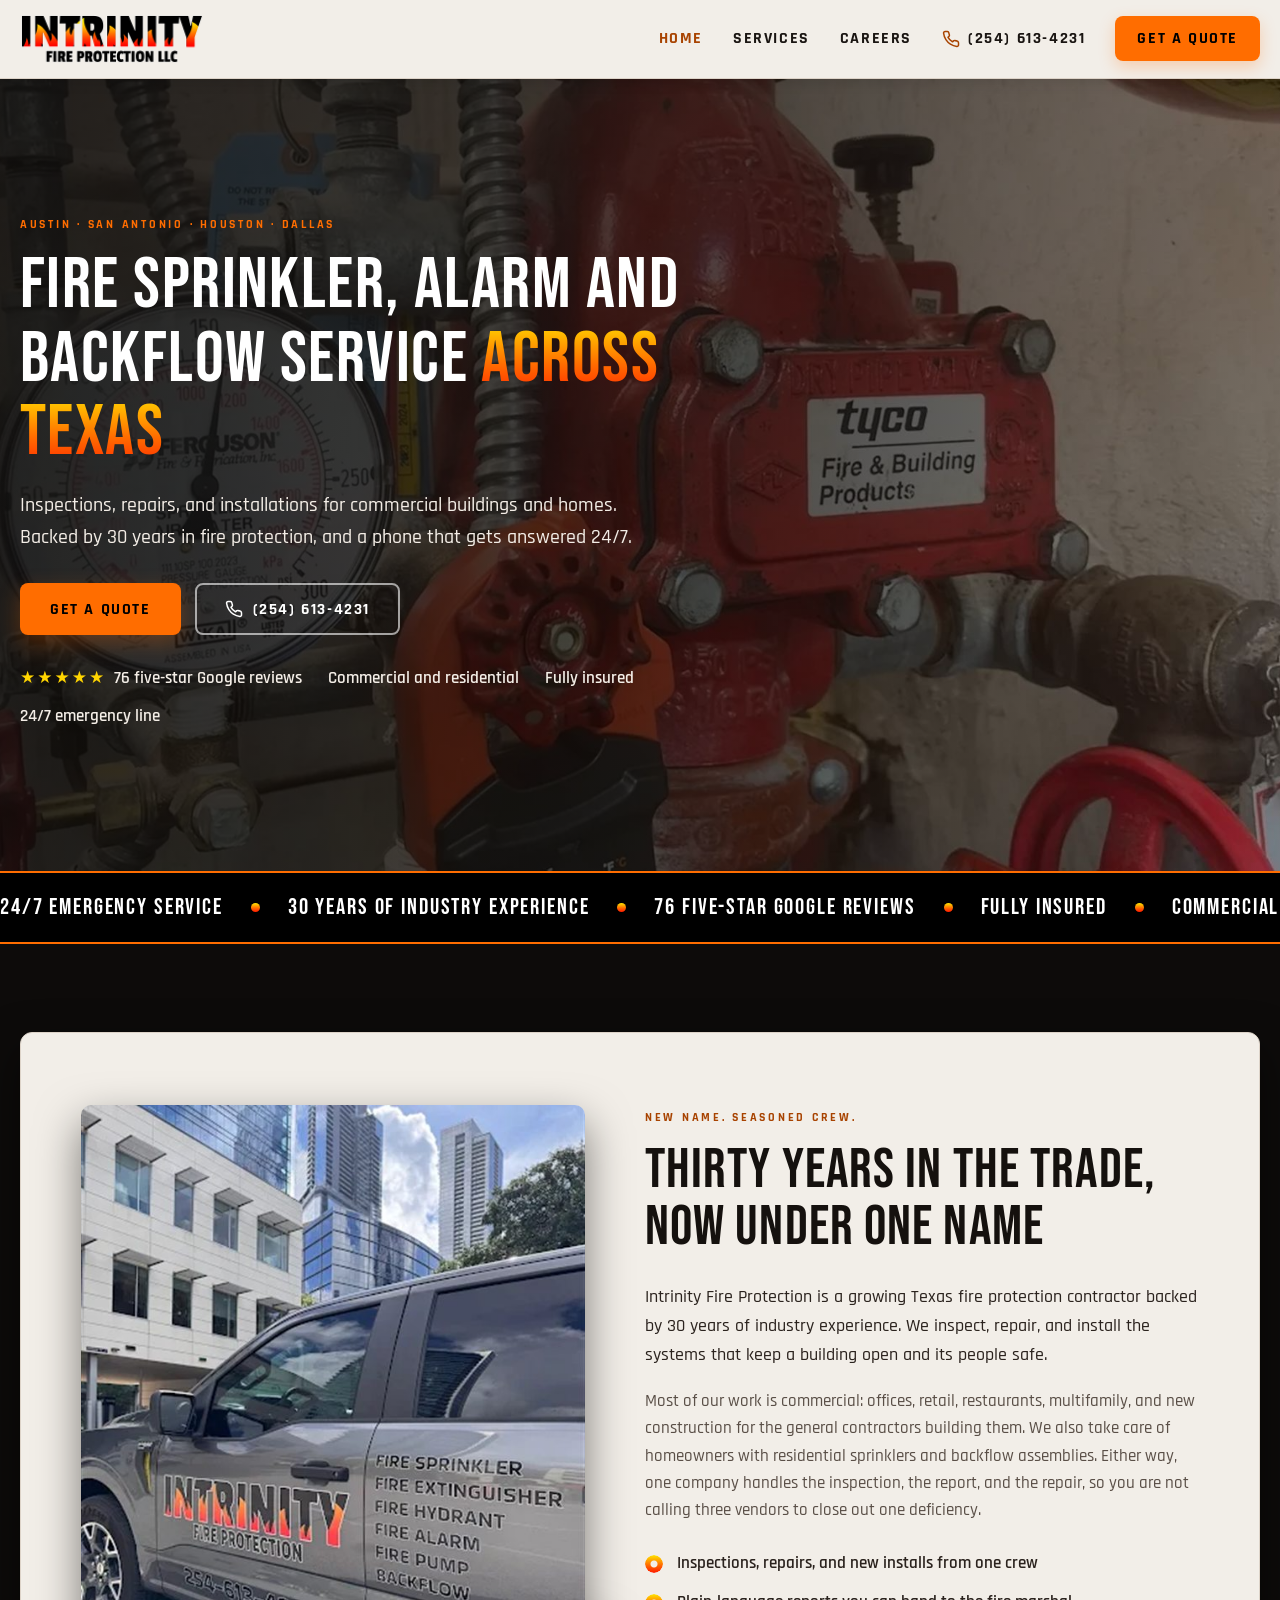
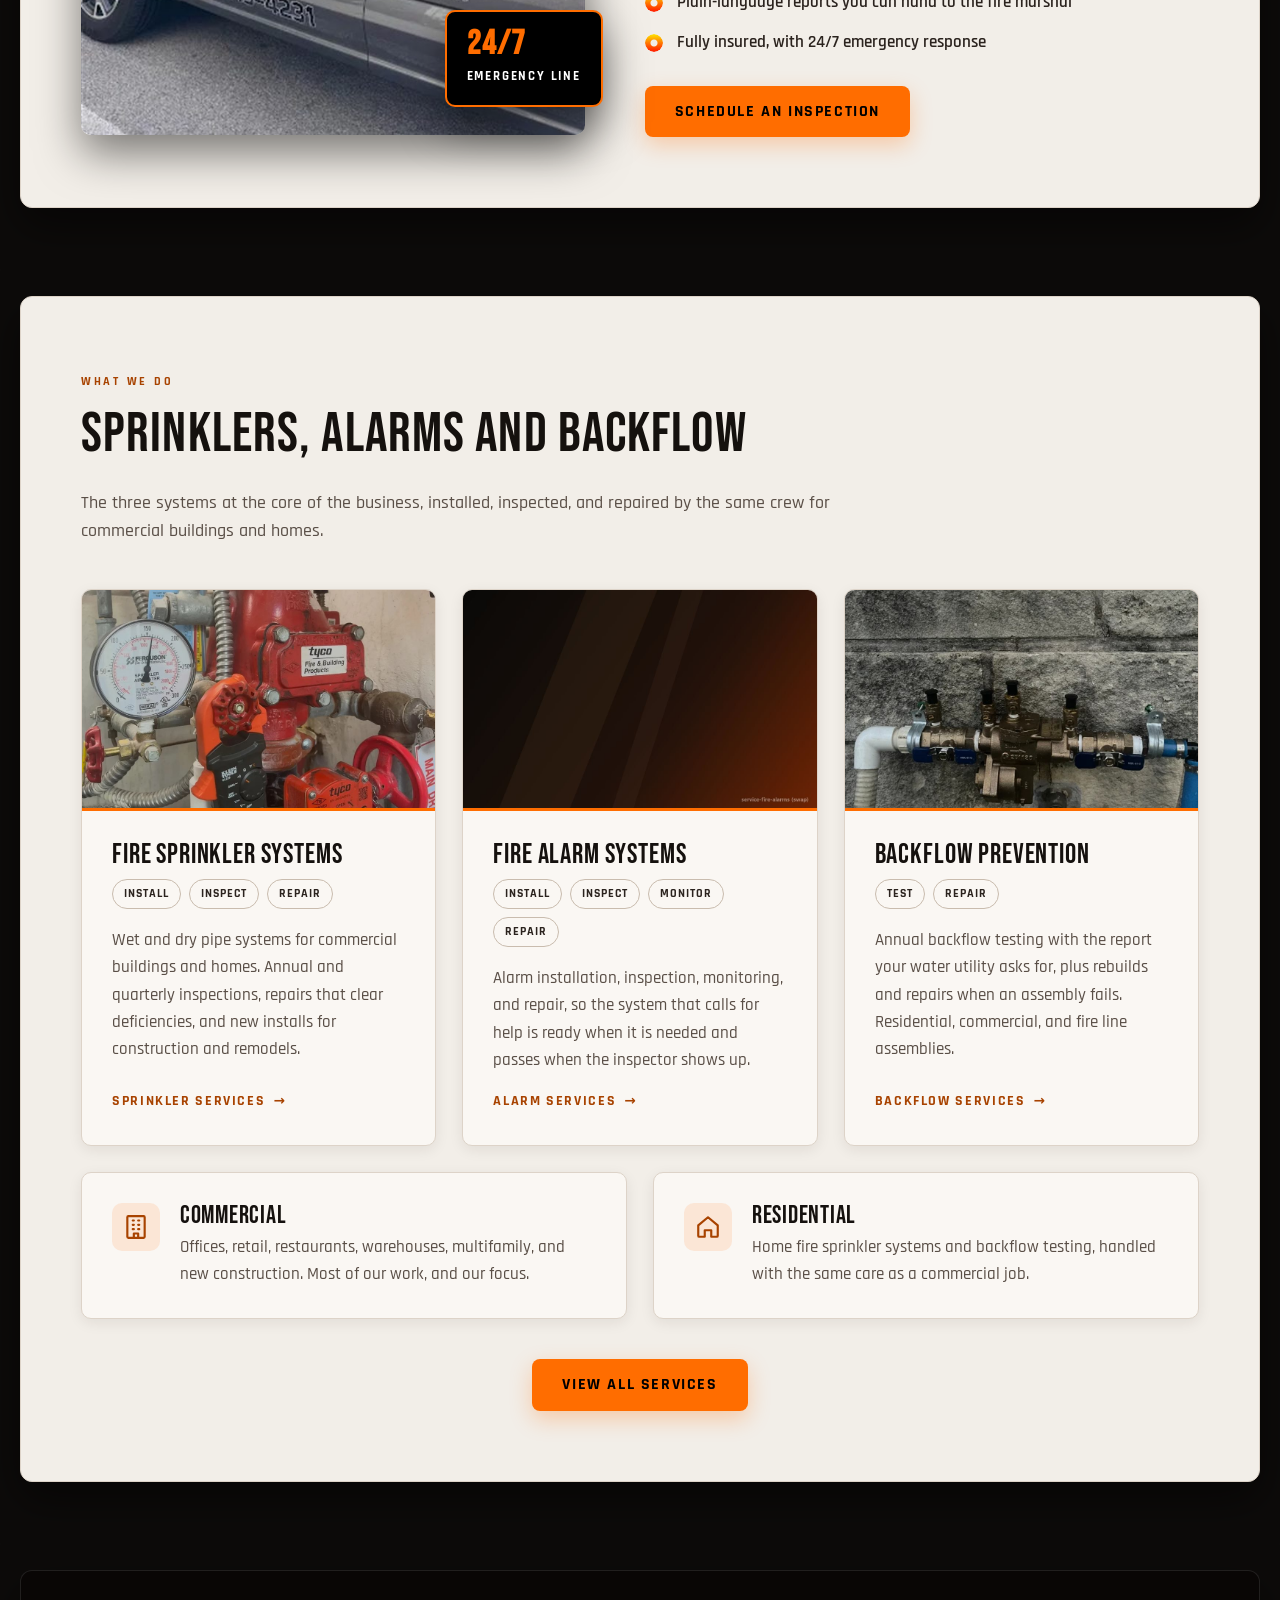
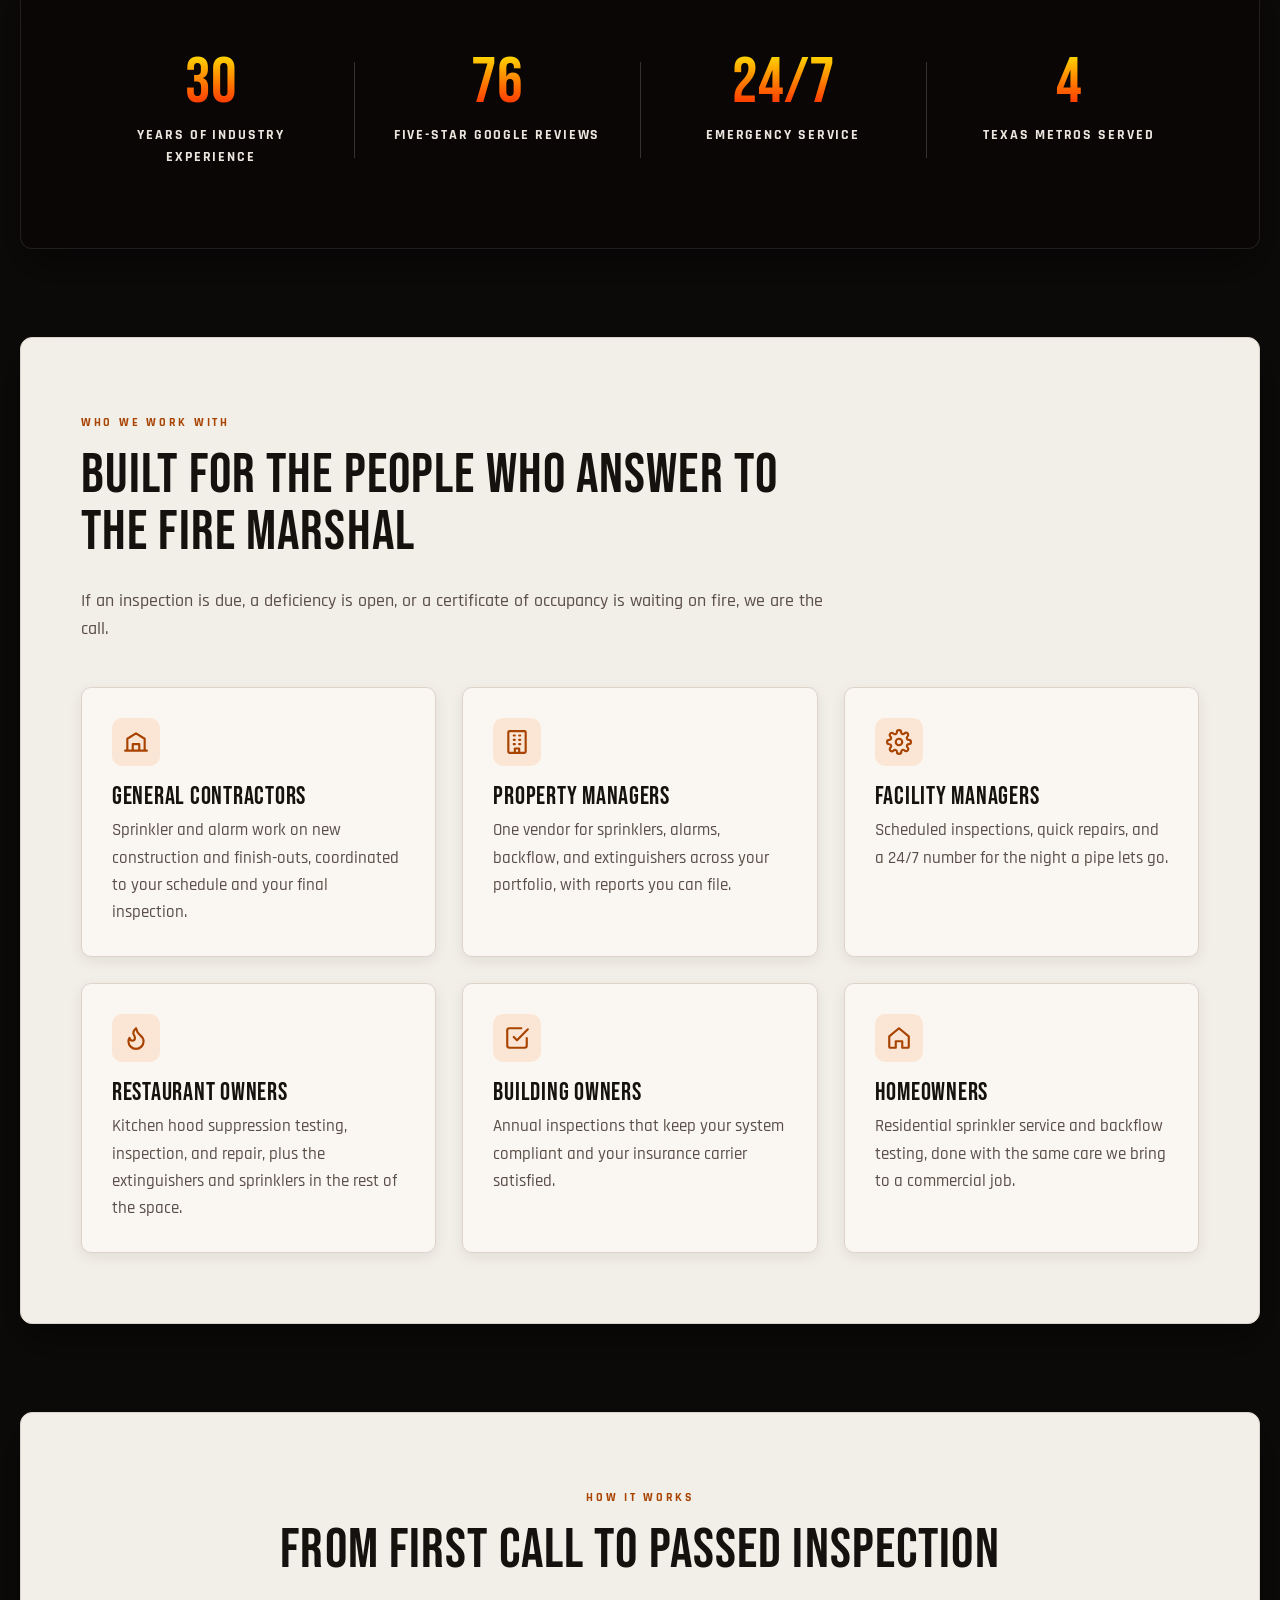
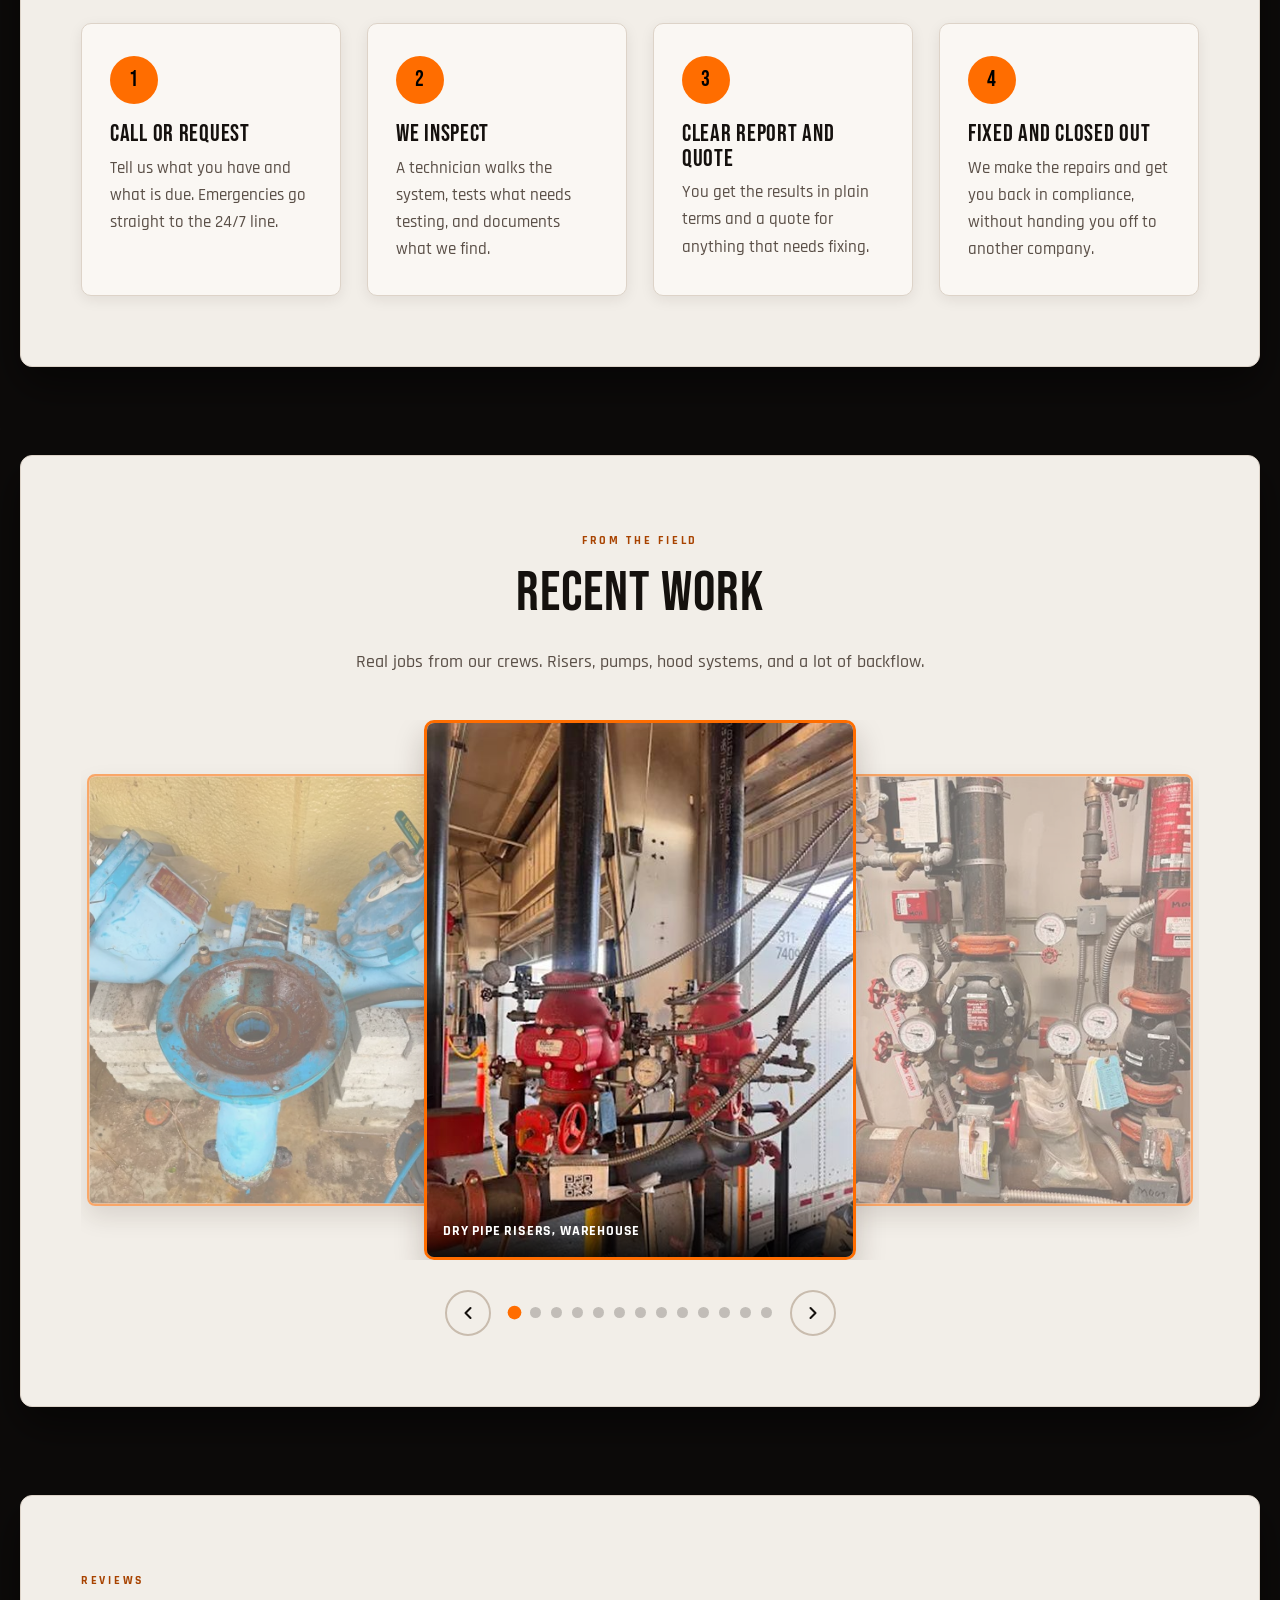
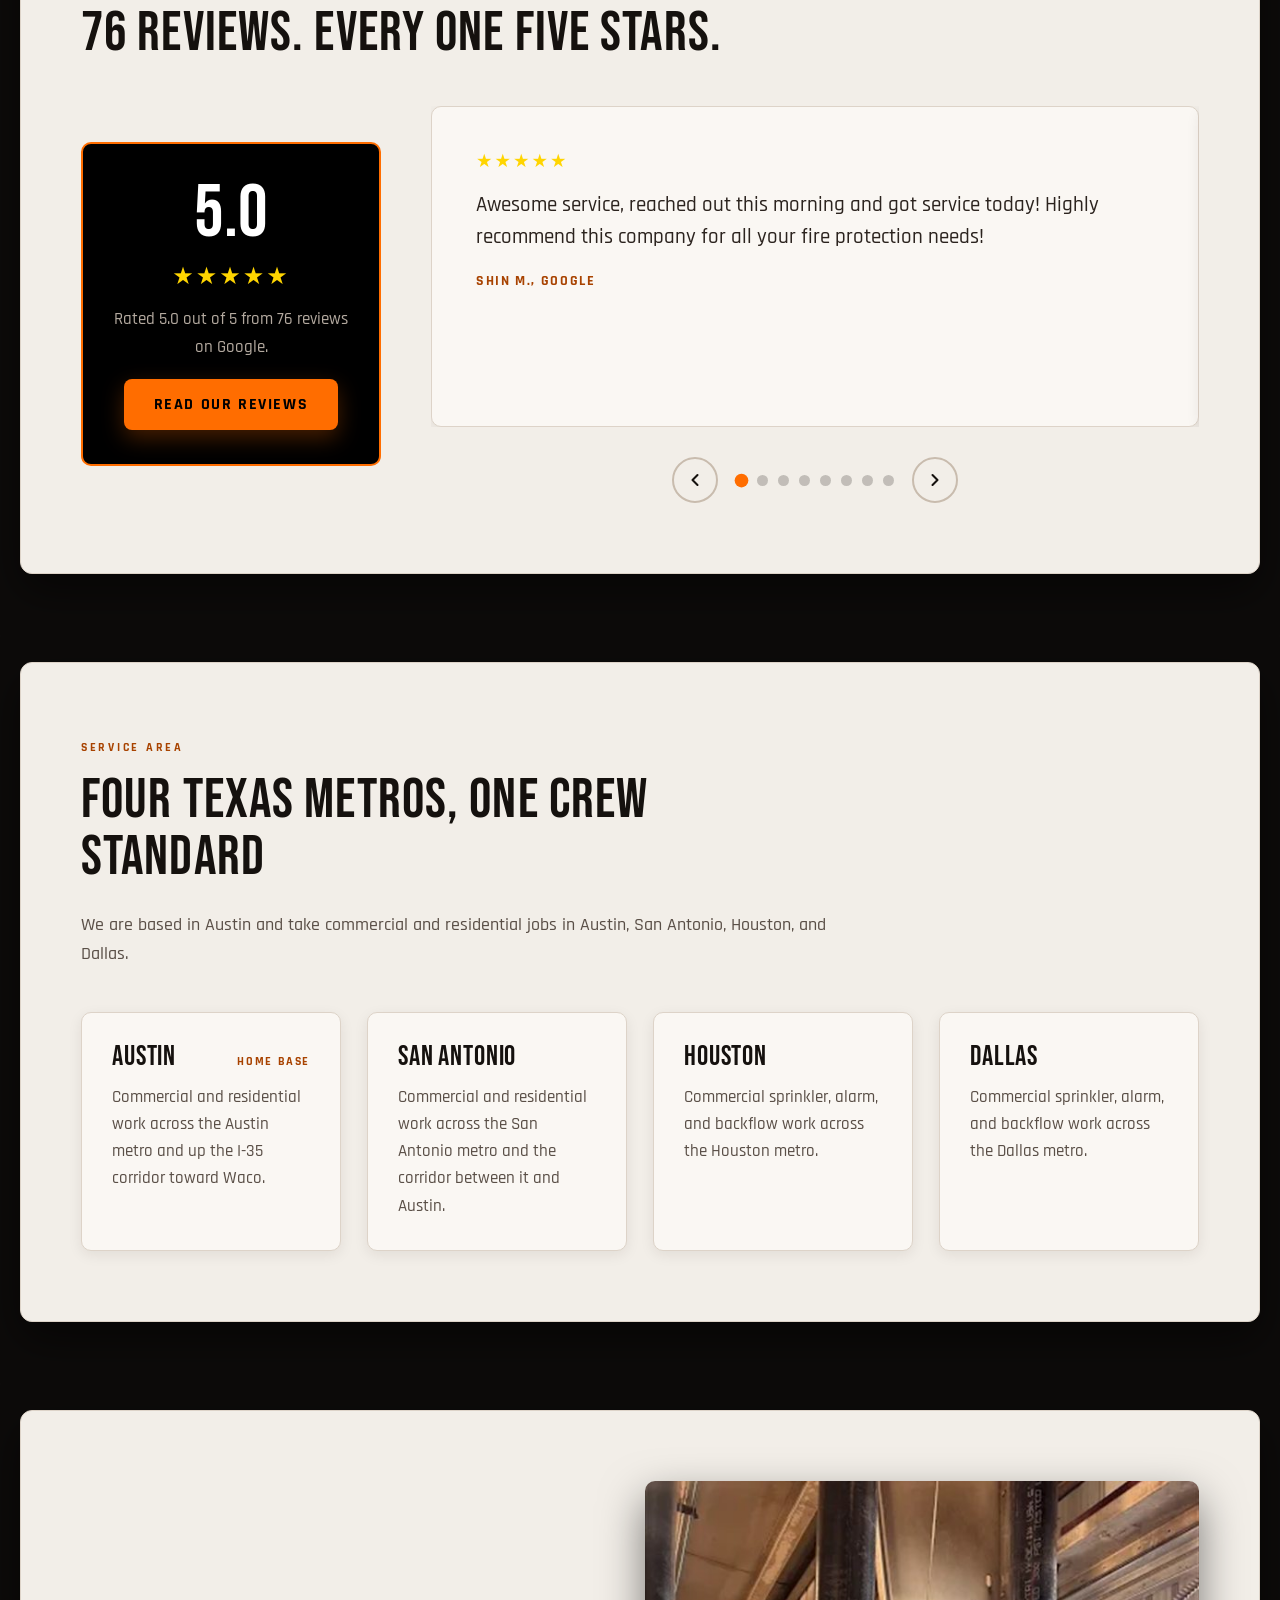
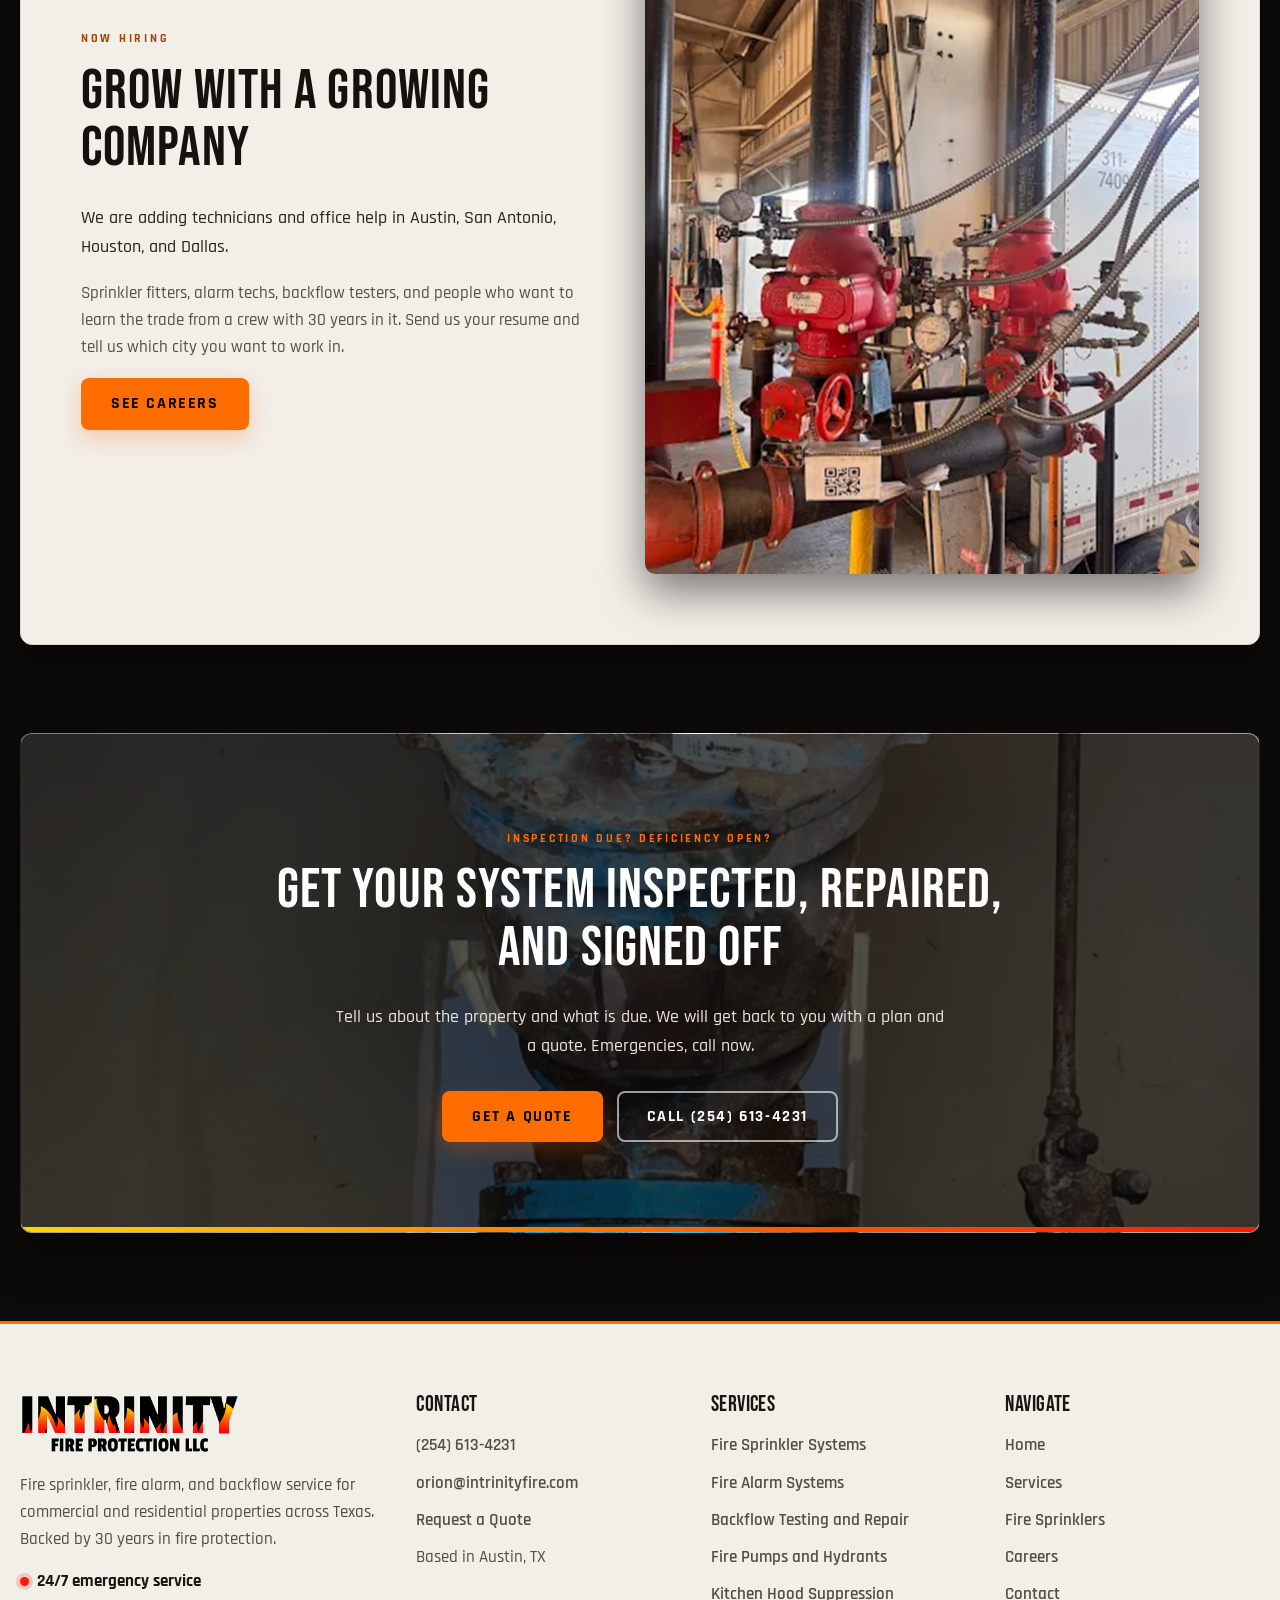
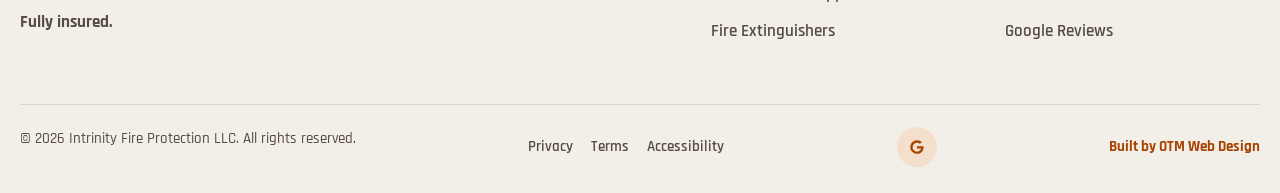
==== commit 6b24621a: "Add services page; homepage shows the 3 core services New services.html lists every service with a c" ====
--- a/index.html
+++ b/index.html
@@ -102,7 +102,7 @@
     </button>
     <ul class="nav-links" id="nav-links">
       <li><a href="index.html" data-nav="home">Home</a></li>
-      <li><a href="fire-sprinklers.html" data-nav="fire-sprinklers">Fire Sprinklers</a></li>
+      <li><a href="services.html" data-nav="services fire-sprinklers">Services</a></li>
       <li><a href="careers.html" data-nav="careers">Careers</a></li>
       <li><a class="nav-phone" href="tel:+12546134231" aria-label="Call (254) 613-4231"><svg viewBox="0 0 24 24" fill="none" stroke="currentColor" stroke-width="2" stroke-linecap="round" stroke-linejoin="round" aria-hidden="true"><path d="M22 16.9v3a2 2 0 0 1-2.2 2 19.8 19.8 0 0 1-8.6-3.1 19.5 19.5 0 0 1-6-6A19.8 19.8 0 0 1 2.1 4.2 2 2 0 0 1 4.1 2h3a2 2 0 0 1 2 1.7c.1.9.4 1.8.7 2.7a2 2 0 0 1-.5 2.1L8 9.8a16 16 0 0 0 6 6l1.3-1.3a2 2 0 0 1 2.1-.4c.9.3 1.8.6 2.7.7a2 2 0 0 1 1.7 2z"/></svg><span class="nav-phone-num">(254) 613-4231</span></a></li>
       <li><a class="nav-cta" href="contact.html">Get a Quote</a></li>
@@ -123,6 +123,7 @@
         </div>
         <div class="hero-proof">
           <span><span class="stars" aria-hidden="true">&#9733;&#9733;&#9733;&#9733;&#9733;</span> 76 five-star Google reviews</span>
+          <span>Commercial and residential</span>
           <span>Fully insured</span>
           <span>24/7 emergency line</span>
         </div>
@@ -182,10 +183,10 @@
     <div class="container reveal">
       <div class="section-head">
         <span class="eyebrow">What we do</span>
-        <h2 id="services-title">Fire Protection Services</h2>
-        <p>Sprinklers, alarms, and backflow are the core of the business. We also cover the equipment that sits around them, so a building gets one point of contact for its whole fire protection package.</p>
-      </div>
-      <div class="grid grid-3">
+        <h2 id="services-title">Sprinklers, Alarms and Backflow</h2>
+        <p>The three systems at the core of the business, installed, inspected, and repaired by the same crew for commercial buildings and homes.</p>
+      </div>
+      <div class="grid grid-3 is-three">
         <article class="card">
           <img class="card-img" src="assets/service-fire-sprinklers.jpg" alt="Dry pipe sprinkler valve with pressure gauges and control valve on a commercial riser" width="960" height="600" loading="lazy" decoding="async">
           <div class="card-body">
@@ -201,7 +202,7 @@
             <h3>Fire Alarm Systems</h3>
             <ul class="card-tags"><li>Install</li><li>Inspect</li><li>Monitor</li><li>Repair</li></ul>
             <p>Alarm installation, inspection, monitoring, and repair, so the system that calls for help is ready when it is needed and passes when the inspector shows up.</p>
-            <a class="text-link" href="contact.html">Request alarm service</a>
+            <a class="text-link" href="services.html#fire-alarms">Alarm services</a>
           </div>
         </article>
         <article class="card">
@@ -210,36 +211,30 @@
             <h3>Backflow Prevention</h3>
             <ul class="card-tags"><li>Test</li><li>Repair</li></ul>
             <p>Annual backflow testing with the report your water utility asks for, plus rebuilds and repairs when an assembly fails. Residential, commercial, and fire line assemblies.</p>
-            <a class="text-link" href="contact.html">Book a backflow test</a>
+            <a class="text-link" href="services.html#backflow">Backflow services</a>
           </div>
         </article>
-        <article class="card">
-          <img class="card-img" src="assets/service-fire-pumps.jpg" alt="Red split-case fire pump with flanged suction and discharge piping" width="960" height="600" loading="lazy" decoding="async">
-          <div class="card-body">
-            <h3>Fire Pumps and Hydrants</h3>
-            <ul class="card-tags"><li>Inspect</li><li>Repair</li><li>Install</li></ul>
-            <p>The water supply behind your fire protection. Fire pump inspections and repairs, plus private fire hydrant installation and service for commercial sites and new developments.</p>
-            <a class="text-link" href="contact.html">Request pump or hydrant service</a>
-          </div>
-        </article>
-        <article class="card">
-          <img class="card-img" src="assets/service-kitchen-hoods.jpg" alt="Stainless commercial kitchen hood with grease filters over a cooking line" width="640" height="400" loading="lazy" decoding="async">
-          <div class="card-body">
-            <h3>Kitchen Hood Suppression</h3>
-            <ul class="card-tags"><li>Test</li><li>Inspect</li><li>Repair</li></ul>
-            <p>Testing, inspection, and repair of commercial kitchen hood suppression systems, scheduled around service so the line keeps cooking.</p>
-            <a class="text-link" href="contact.html">Request hood service</a>
-          </div>
-        </article>
-        <article class="card">
-          <img class="card-img" src="assets/service-fire-extinguishers.jpg" alt="Fire extinguisher service, placeholder image" width="960" height="600" loading="lazy" decoding="async">
-          <div class="card-body">
-            <h3>Fire Extinguishers</h3>
-            <ul class="card-tags"><li>Inspect</li><li>Replace</li></ul>
-            <p>Extinguisher inspections and replacements, handled on the same visit as your other fire protection work whenever we can.</p>
-            <a class="text-link" href="contact.html">Request extinguisher service</a>
-          </div>
-        </article>
+      </div>
+
+      <div class="grid grid-2 property-types">
+        <div class="card tile property-type">
+          <div class="tile-icon"><svg viewBox="0 0 24 24" fill="none" stroke="currentColor" stroke-width="2" stroke-linecap="round" stroke-linejoin="round" aria-hidden="true"><rect x="4" y="2" width="16" height="20" rx="1"/><path d="M9 6h1M14 6h1M9 10h1M14 10h1M9 14h1M14 14h1M10 22v-4h4v4"/></svg></div>
+          <div>
+            <h3>Commercial</h3>
+            <p>Offices, retail, restaurants, warehouses, multifamily, and new construction. Most of our work, and our focus.</p>
+          </div>
+        </div>
+        <div class="card tile property-type">
+          <div class="tile-icon"><svg viewBox="0 0 24 24" fill="none" stroke="currentColor" stroke-width="2" stroke-linecap="round" stroke-linejoin="round" aria-hidden="true"><path d="M3 10.5 12 3l9 7.5V20a1 1 0 0 1-1 1h-5v-6H9v6H4a1 1 0 0 1-1-1z"/></svg></div>
+          <div>
+            <h3>Residential</h3>
+            <p>Home fire sprinkler systems and backflow testing, handled with the same care as a commercial job.</p>
+          </div>
+        </div>
+      </div>
+
+      <div class="section-foot">
+        <a class="btn btn-primary" href="services.html">View All Services</a>
       </div>
     </div>
   </section>
@@ -507,18 +502,19 @@
       <div class="footer-col">
         <h2>Services</h2>
         <ul>
-          <li><a href="fire-sprinklers.html">Fire Sprinkler Systems</a></li>
-          <li><a href="contact.html">Fire Alarm Systems</a></li>
-          <li><a href="contact.html">Backflow Testing and Repair</a></li>
-          <li><a href="contact.html">Fire Pumps and Hydrants</a></li>
-          <li><a href="contact.html">Kitchen Hood Suppression</a></li>
-          <li><a href="contact.html">Fire Extinguishers</a></li>
+          <li><a href="services.html#fire-sprinklers">Fire Sprinkler Systems</a></li>
+          <li><a href="services.html#fire-alarms">Fire Alarm Systems</a></li>
+          <li><a href="services.html#backflow">Backflow Testing and Repair</a></li>
+          <li><a href="services.html#fire-pumps-hydrants">Fire Pumps and Hydrants</a></li>
+          <li><a href="services.html#kitchen-hoods">Kitchen Hood Suppression</a></li>
+          <li><a href="services.html#fire-extinguishers">Fire Extinguishers</a></li>
         </ul>
       </div>
       <div class="footer-col">
         <h2>Navigate</h2>
         <ul>
           <li><a href="index.html">Home</a></li>
+          <li><a href="services.html">Services</a></li>
           <li><a href="fire-sprinklers.html">Fire Sprinklers</a></li>
           <li><a href="careers.html">Careers</a></li>
           <li><a href="contact.html">Contact</a></li>
--- a/styles.css
+++ b/styles.css
@@ -738,3 +738,13 @@
 }
 .form-banner.is-info { background: rgba(255, 213, 0, 0.16); border-color: #c9a400; }
 
+
+/* Commercial / residential callout under the homepage services */
+.property-types { margin-top: 26px; }
+.property-type { flex-direction: row; align-items: flex-start; gap: 20px; }
+.property-type .tile-icon { flex: none; margin-bottom: 0; }
+.property-type h3 { margin-bottom: 6px; }
+.page-hero--services { background-image: url('assets/hero-services.jpg'); }
+.card-body .check-list { margin: 4px 0 24px; gap: 8px; }
+.card-body .check-list li { font-size: .98rem; }
+.tile .check-list { margin-bottom: 0; }
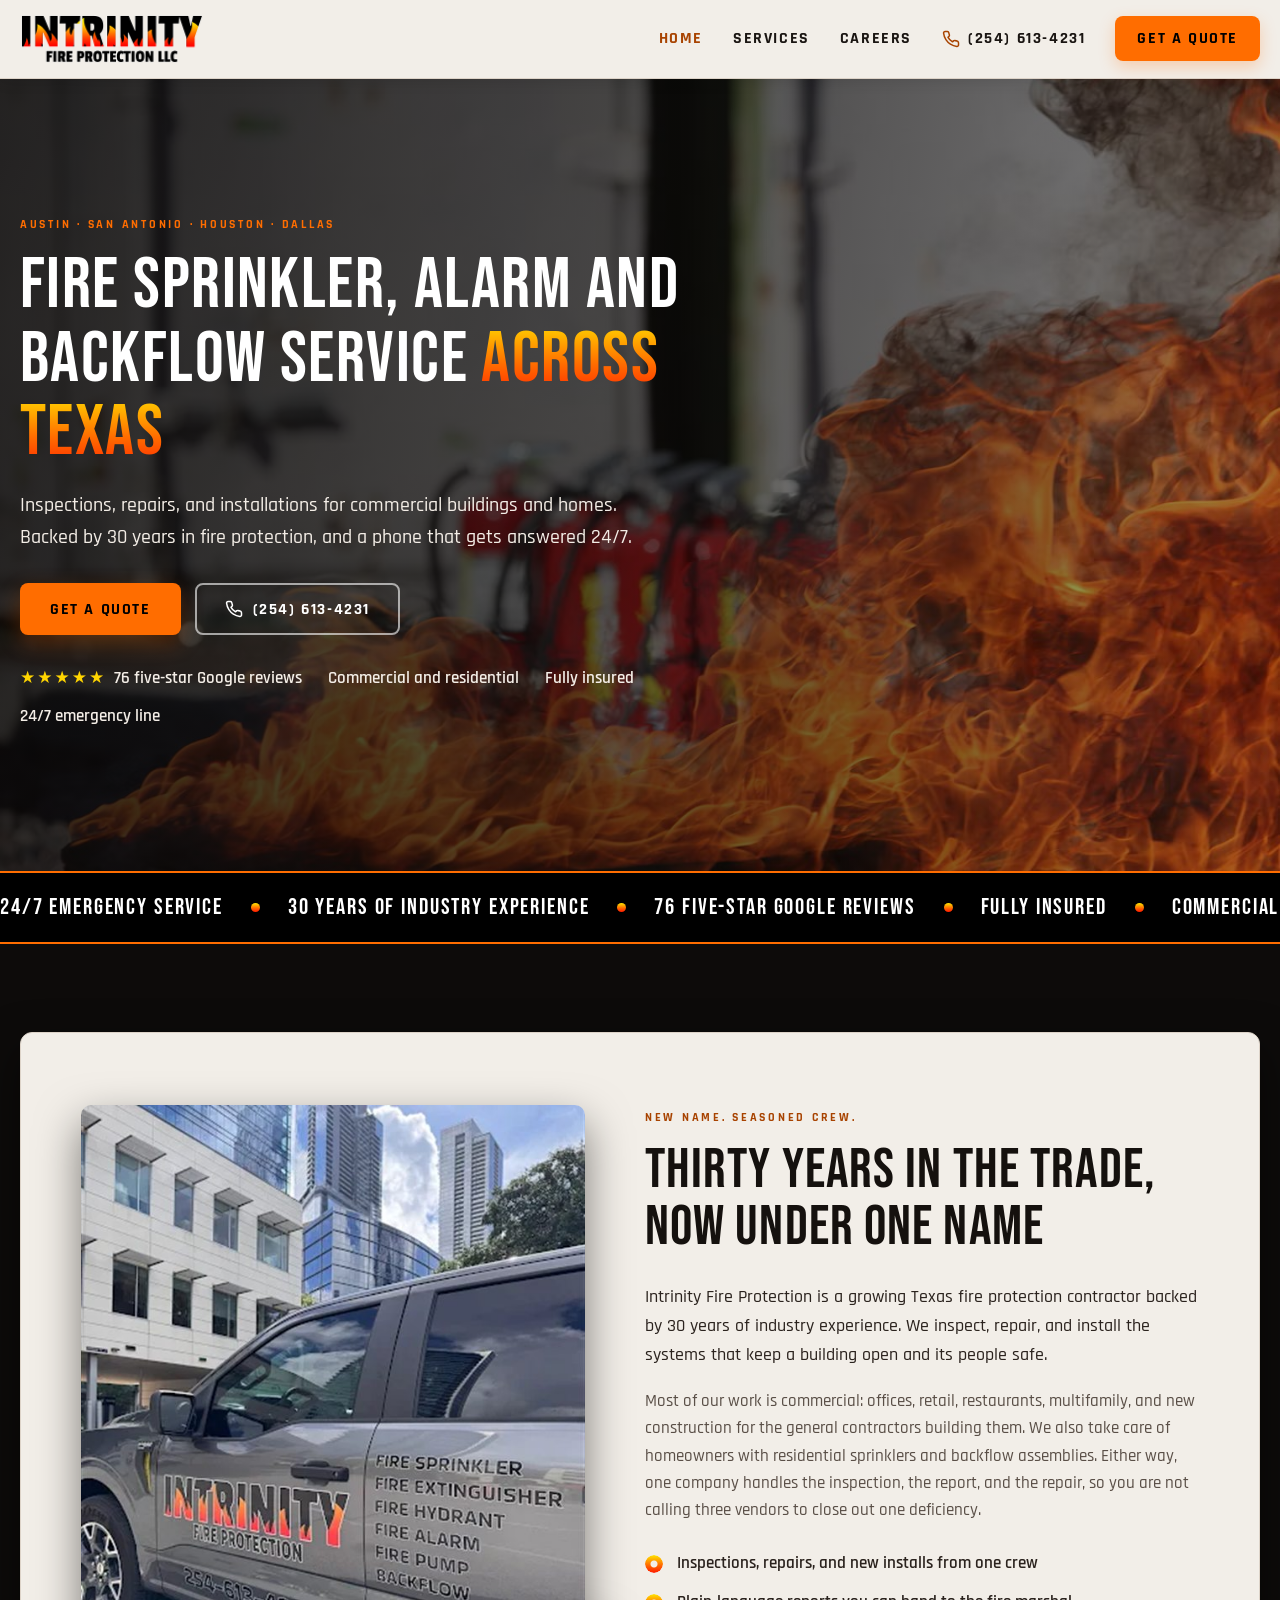
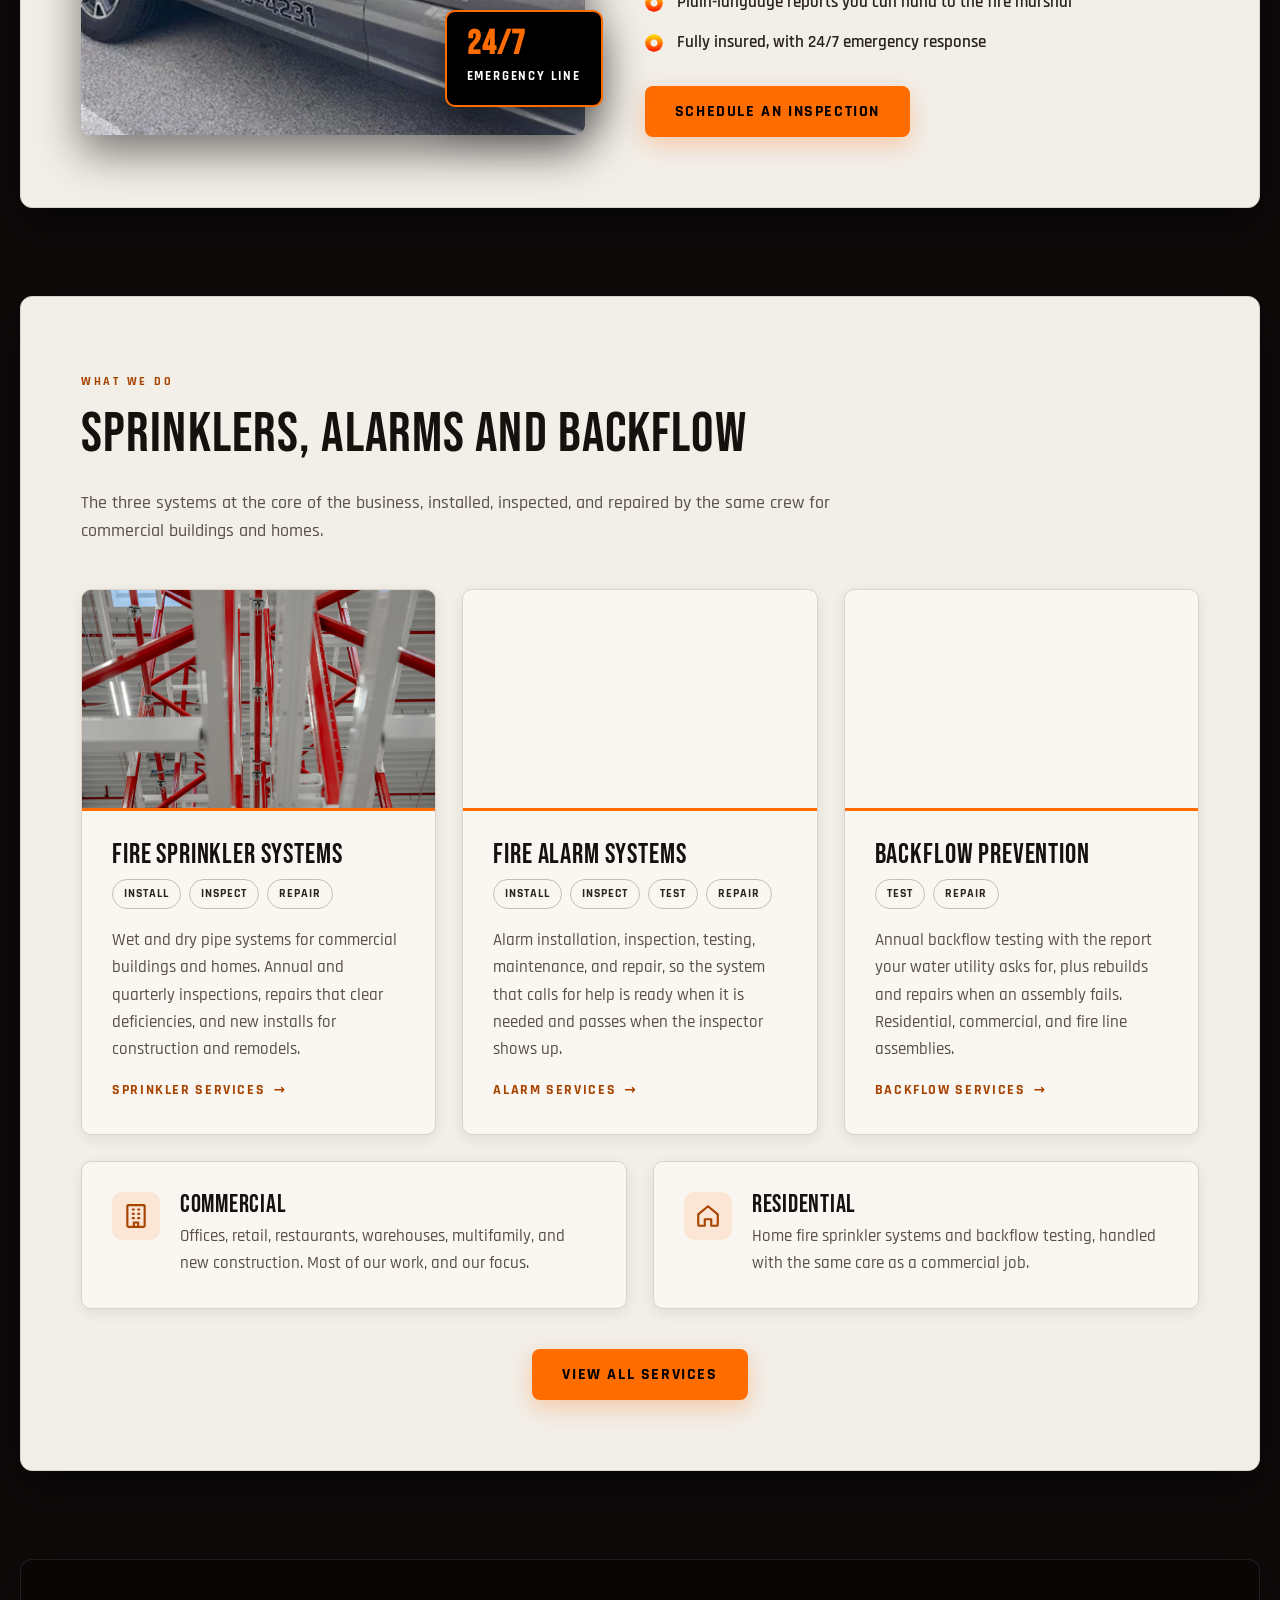
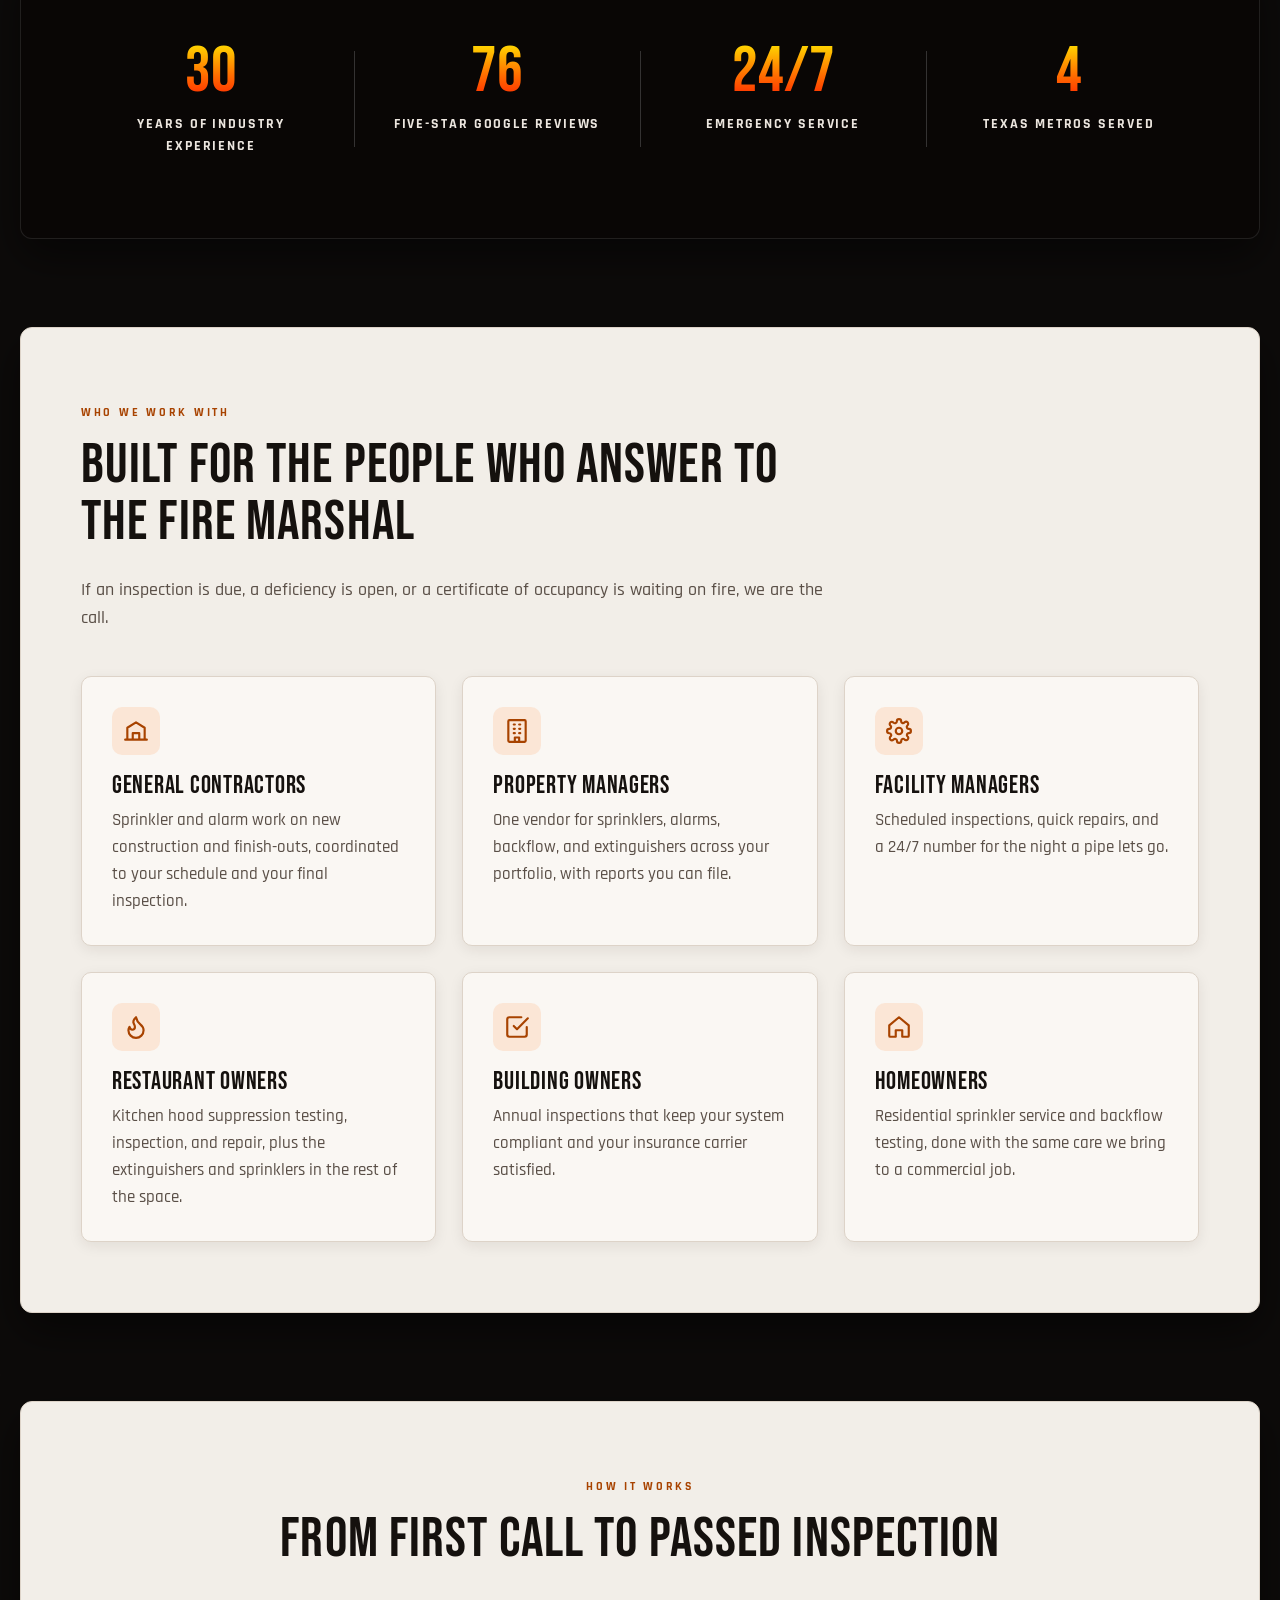
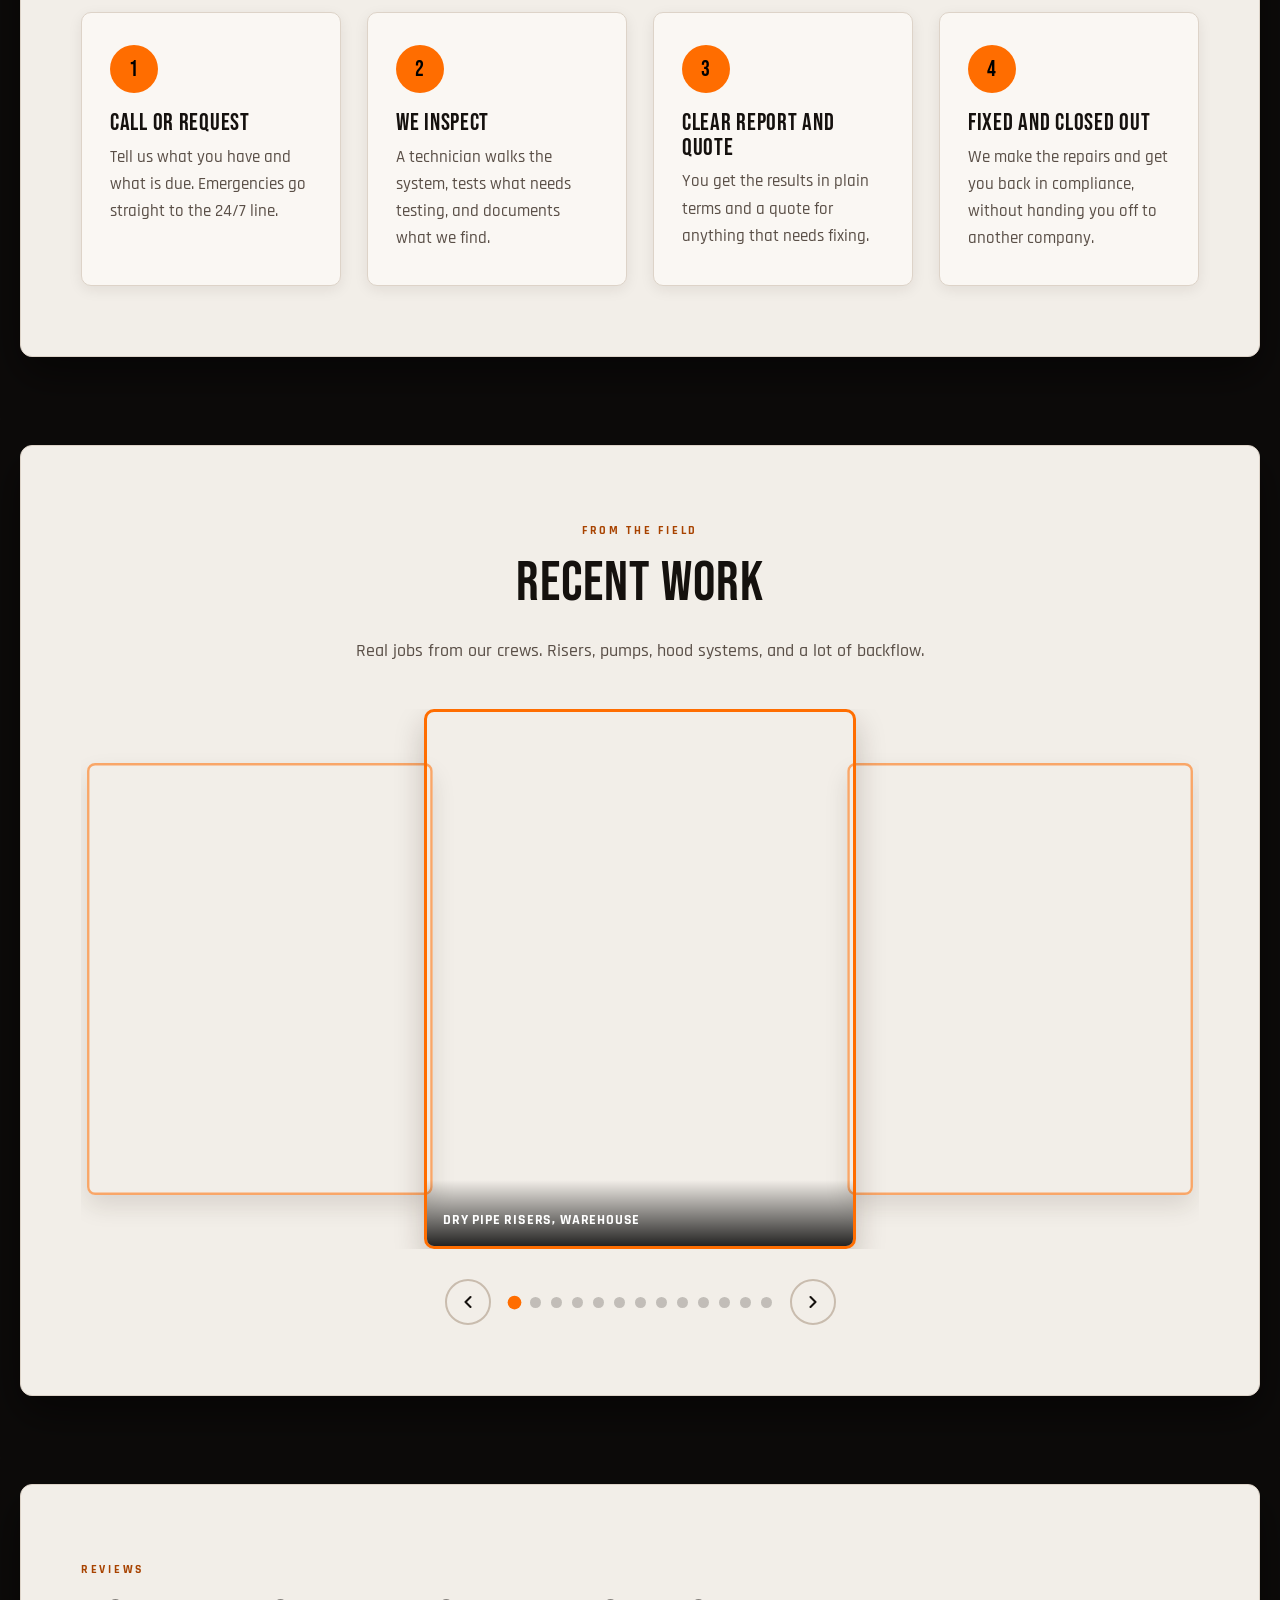
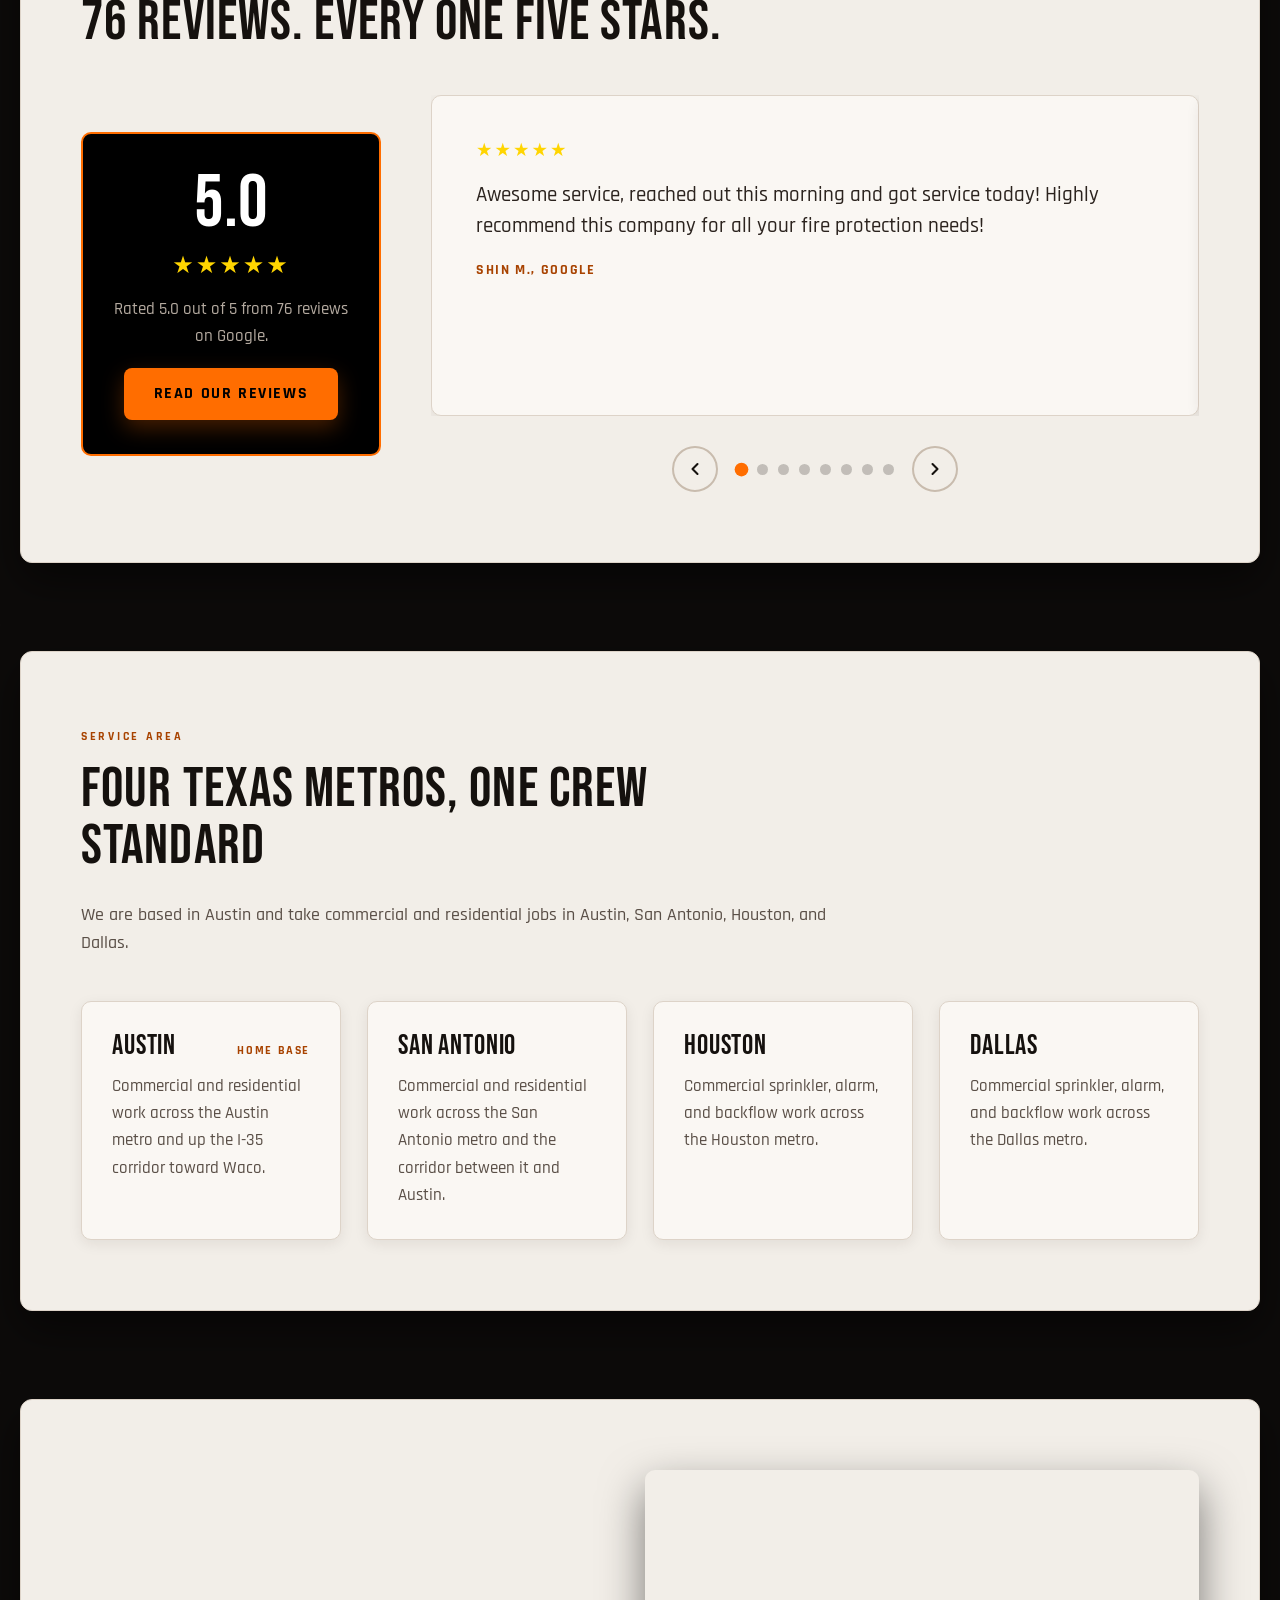
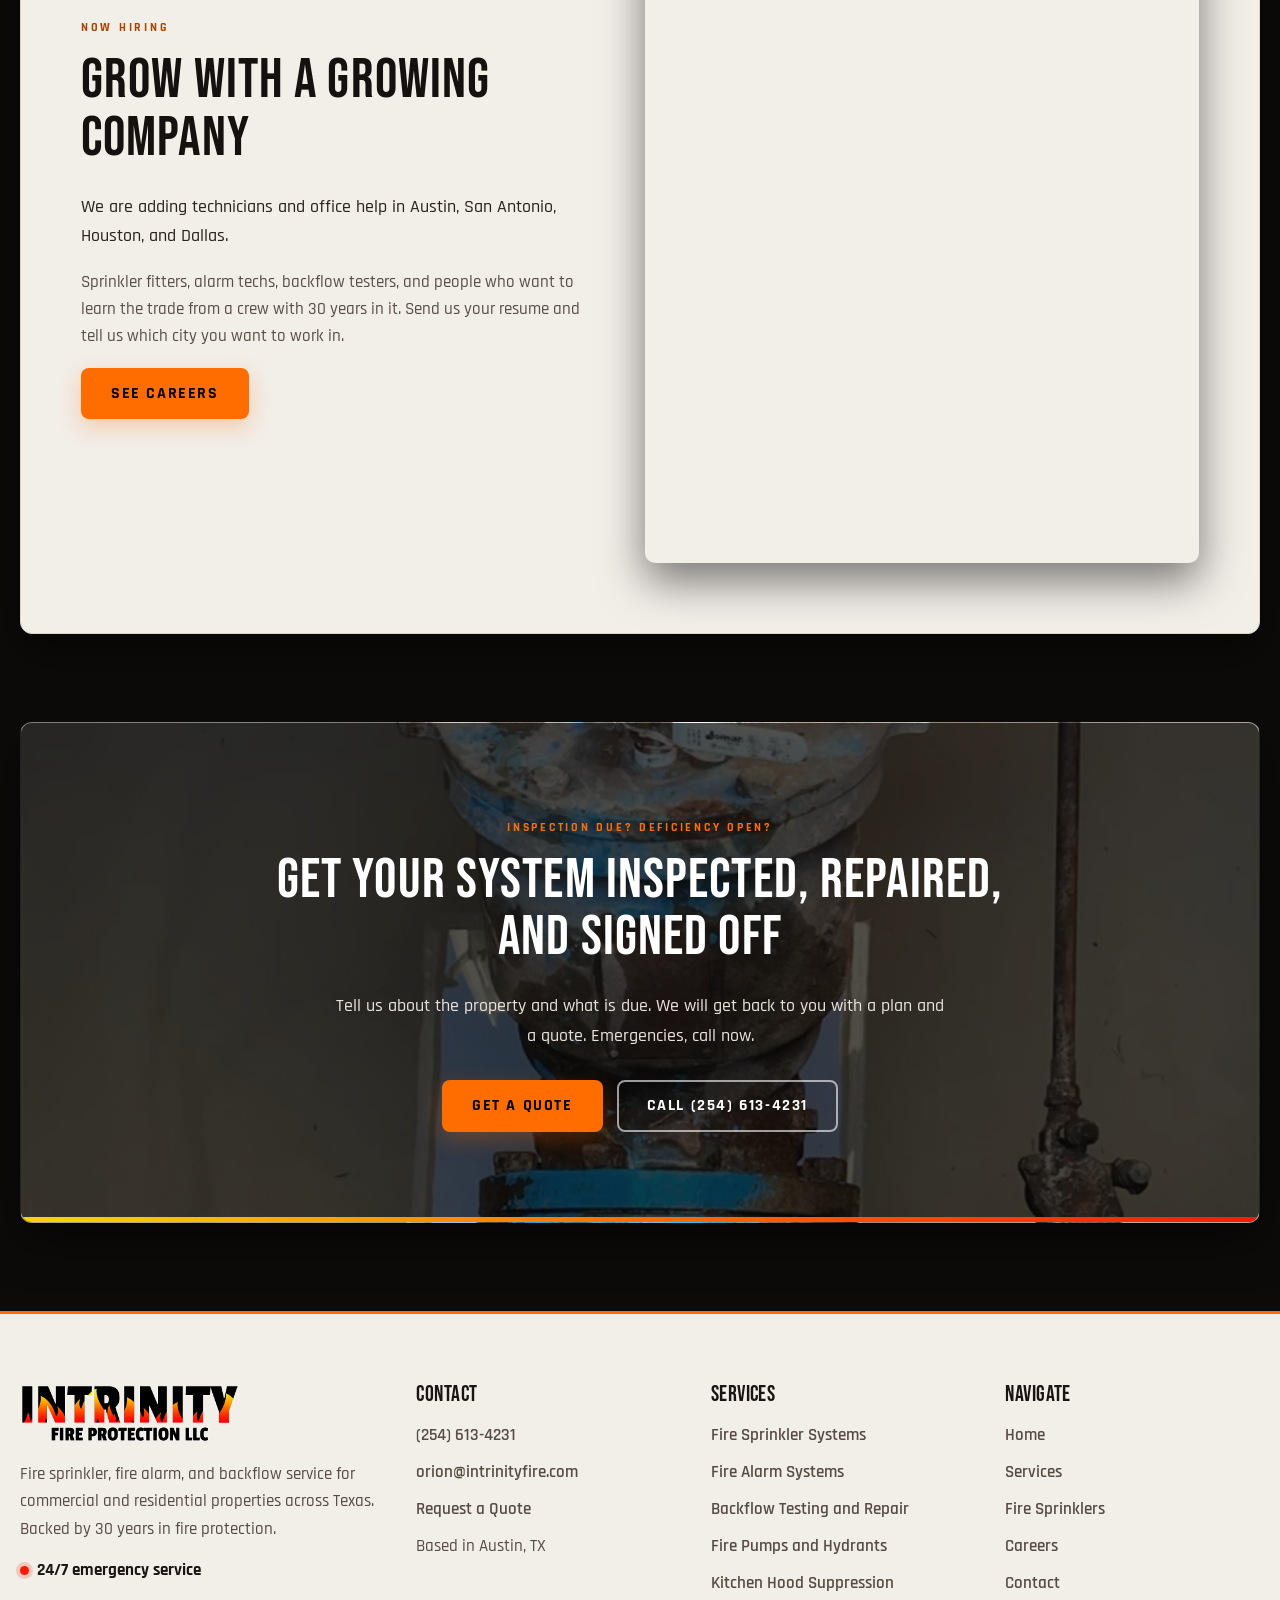
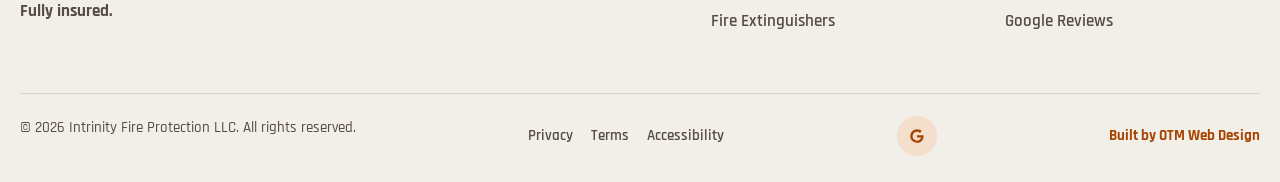
==== commit 464e0d1c: "removed Monitoring from website" ====
--- a/index.html
+++ b/index.html
@@ -78,7 +78,7 @@
     "name": "Fire protection services",
     "itemListElement": [
       { "@type": "Offer", "itemOffered": { "@type": "Service", "name": "Fire sprinkler installation, inspection, and repair" } },
-      { "@type": "Offer", "itemOffered": { "@type": "Service", "name": "Fire alarm installation, inspection, monitoring, and repair" } },
+      { "@type": "Offer", "itemOffered": { "@type": "Service", "name": "Fire alarm installation, inspection, testing, maintenance, and repair" } },
       { "@type": "Offer", "itemOffered": { "@type": "Service", "name": "Backflow testing and repair" } },
       { "@type": "Offer", "itemOffered": { "@type": "Service", "name": "Fire pump inspection and repair" } },
       { "@type": "Offer", "itemOffered": { "@type": "Service", "name": "Kitchen hood suppression testing, inspection, and repair" } },
@@ -200,8 +200,8 @@
           <img class="card-img" src="assets/service-fire-alarms.jpg" alt="Fire alarm system service, placeholder image" width="960" height="600" loading="lazy" decoding="async">
           <div class="card-body">
             <h3>Fire Alarm Systems</h3>
-            <ul class="card-tags"><li>Install</li><li>Inspect</li><li>Monitor</li><li>Repair</li></ul>
-            <p>Alarm installation, inspection, monitoring, and repair, so the system that calls for help is ready when it is needed and passes when the inspector shows up.</p>
+            <ul class="card-tags"><li>Install</li><li>Inspect</li><li>Test</li><li>Repair</li></ul>
+            <p>Alarm installation, inspection, testing, maintenance, and repair, so the system that calls for help is ready when it is needed and passes when the inspector shows up.</p>
             <a class="text-link" href="services.html#fire-alarms">Alarm services</a>
           </div>
         </article>
@@ -539,4 +539,4 @@
 </footer>
 <script src="script.js" defer></script>
 </body>
-</html>
+</html>
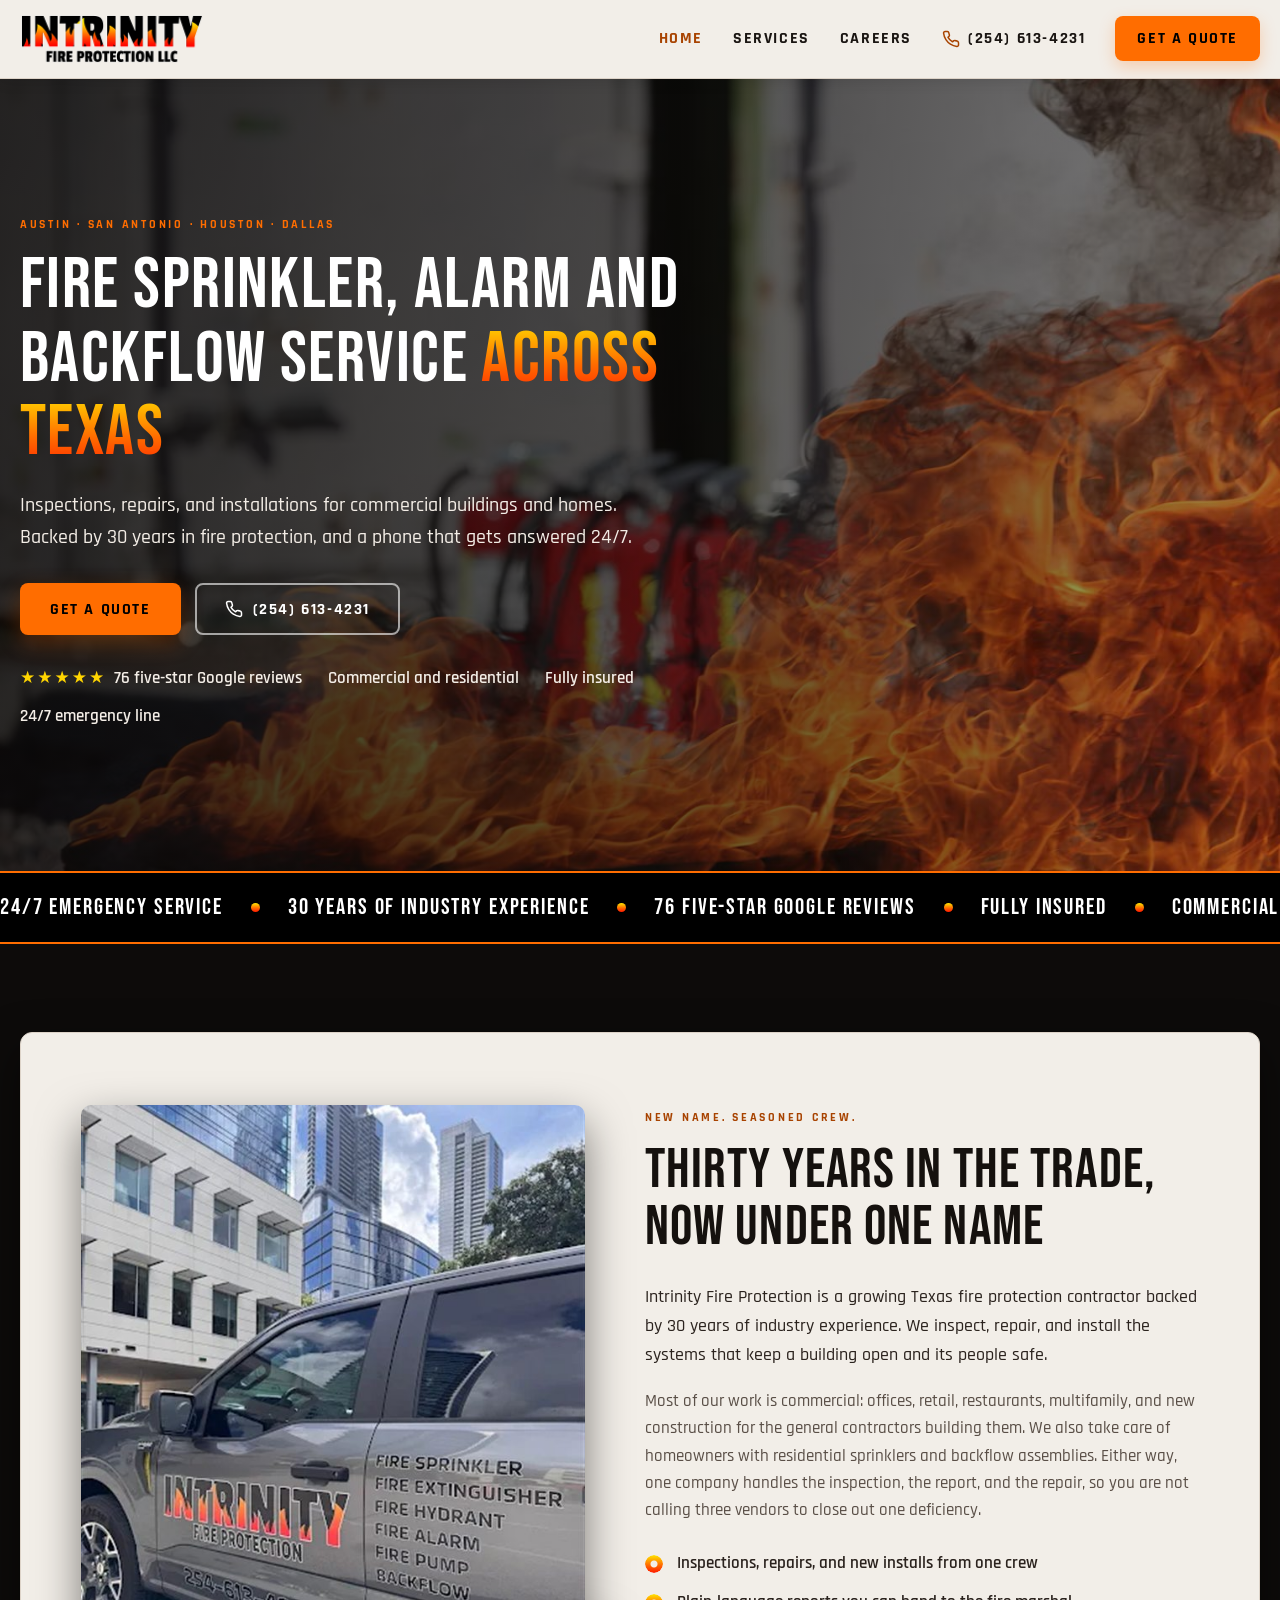
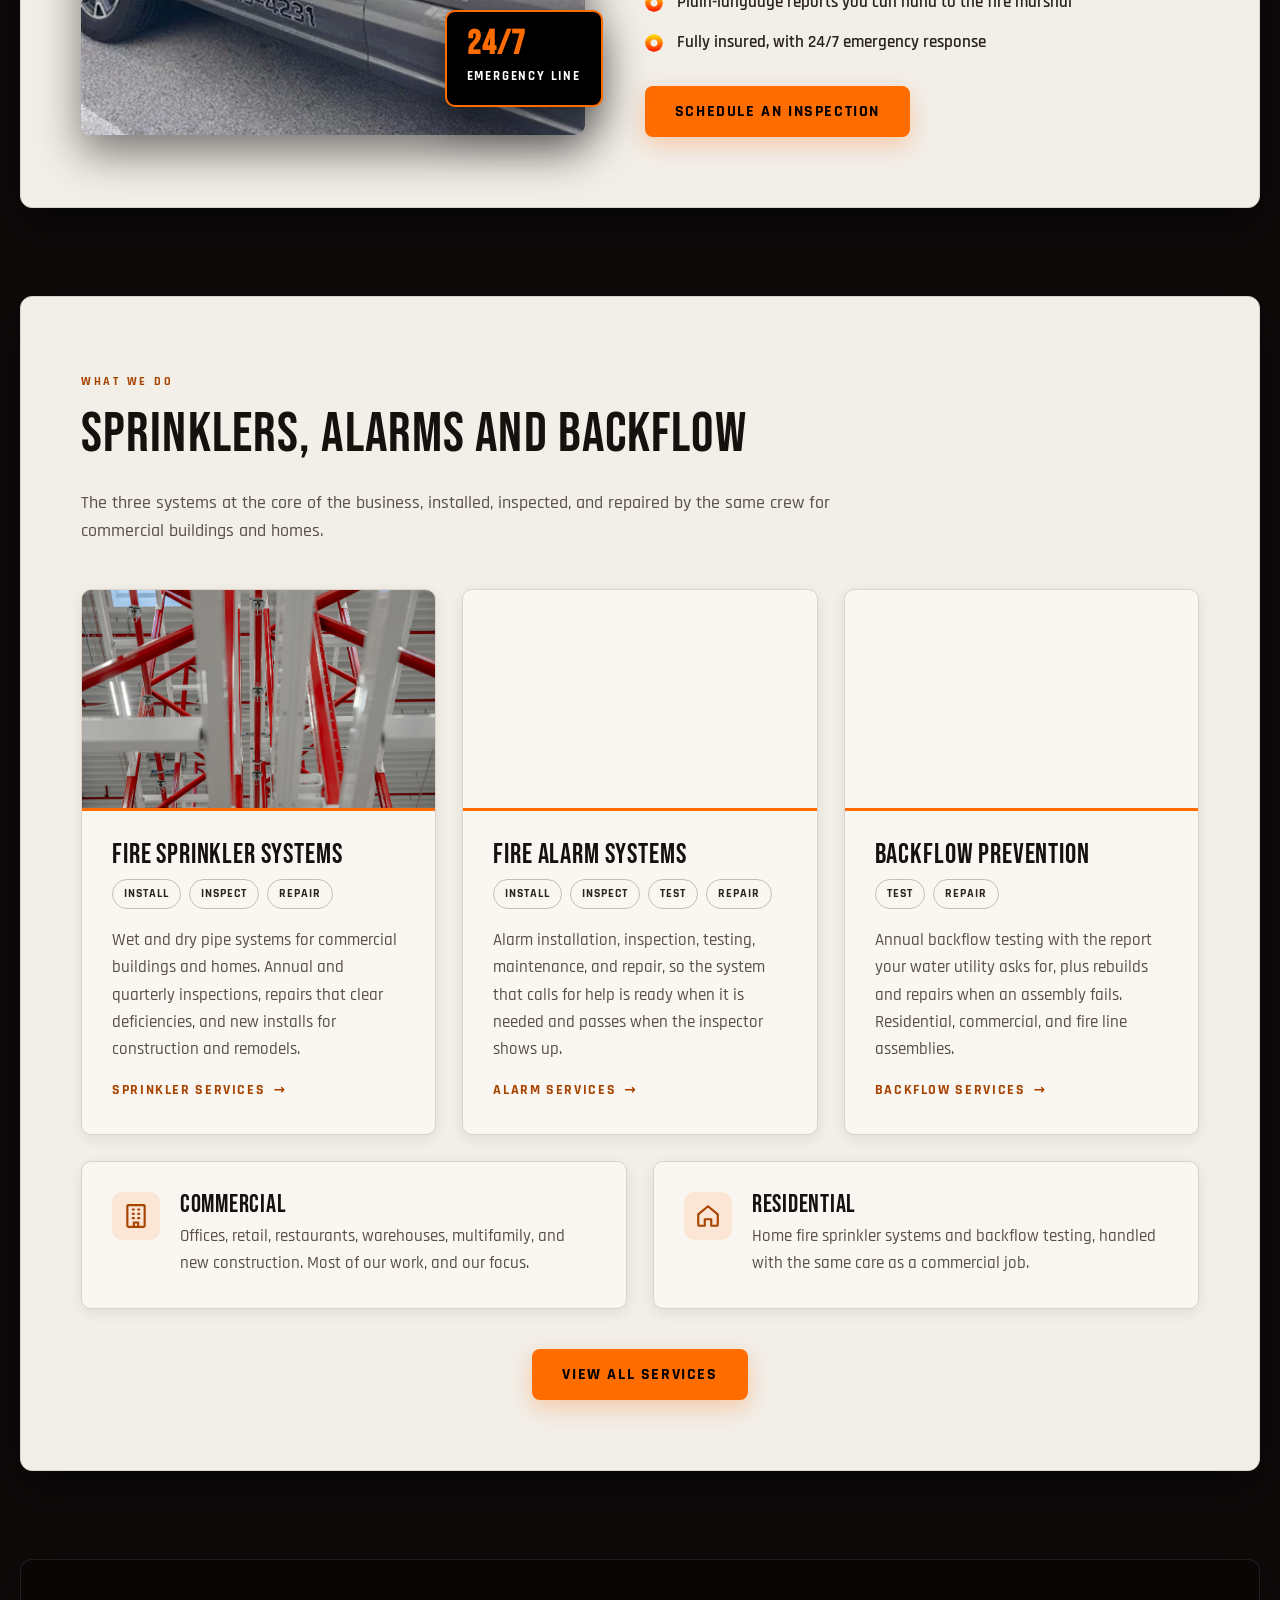
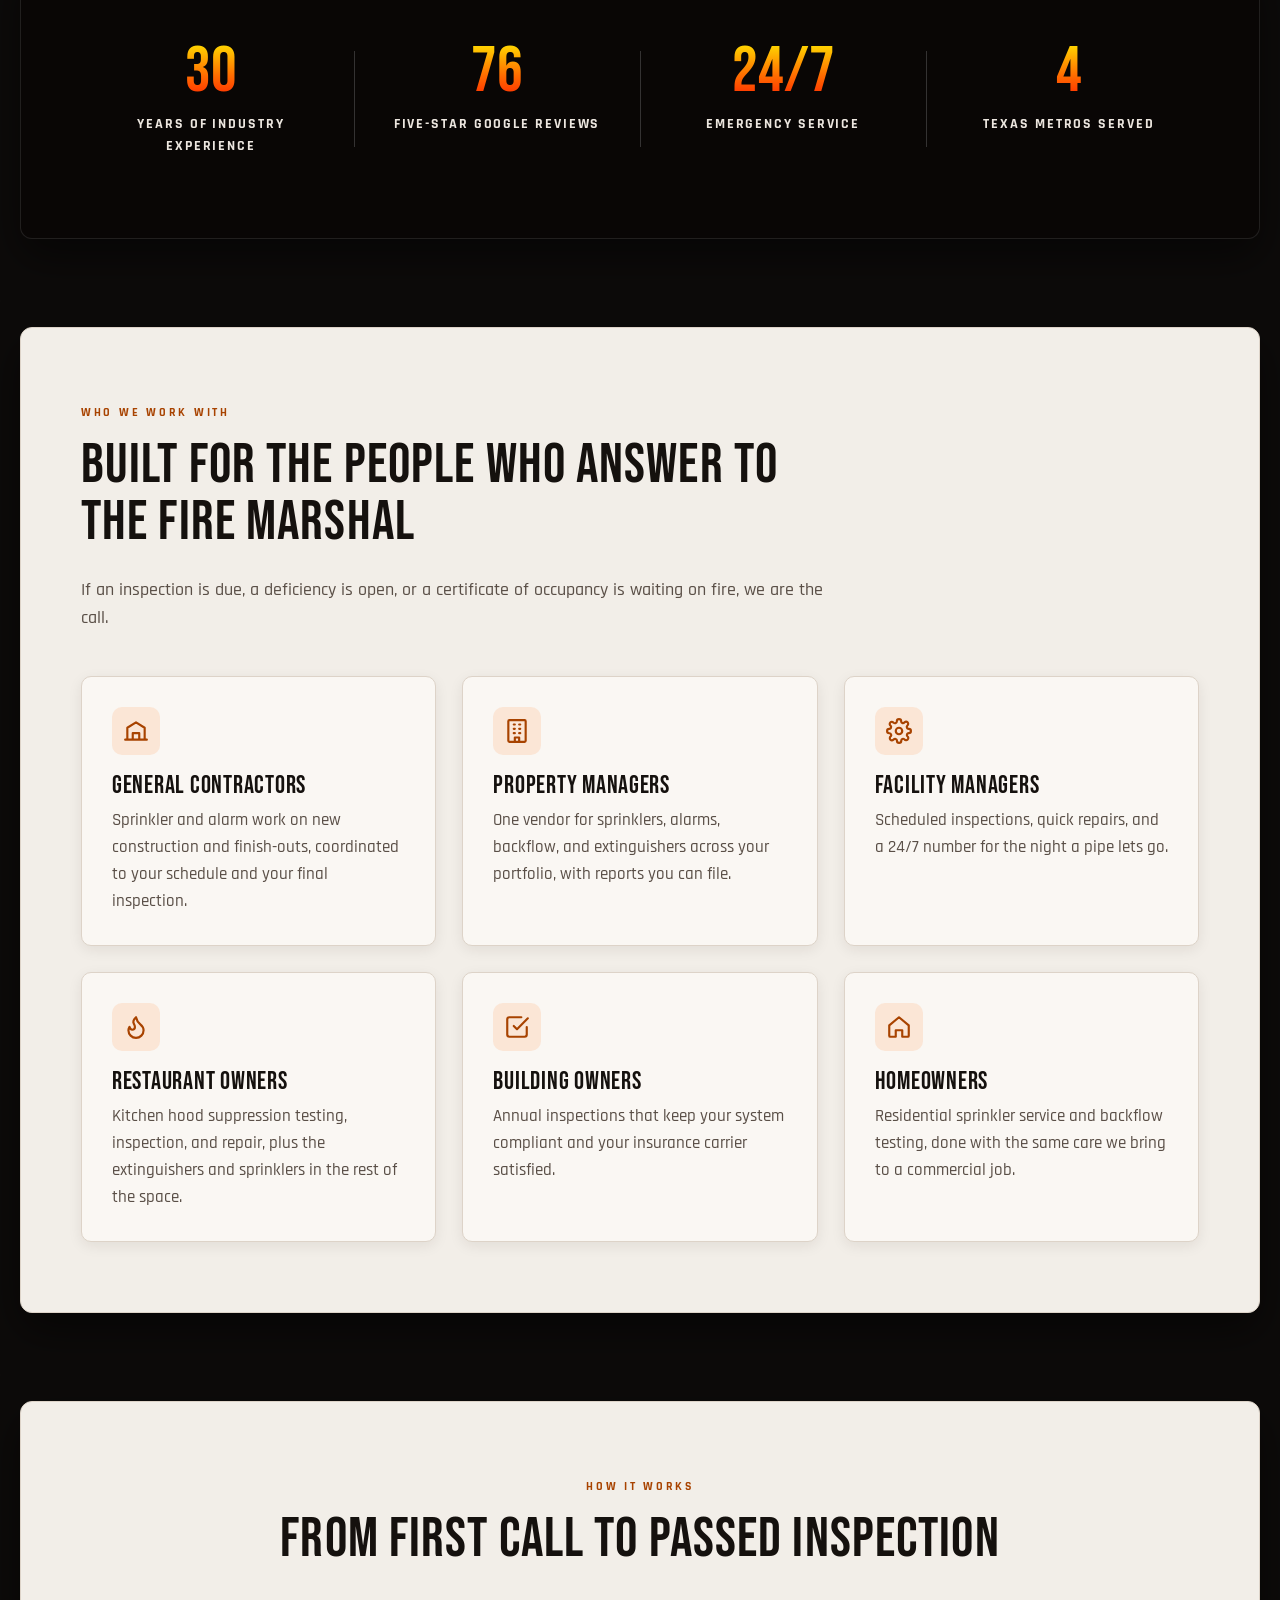
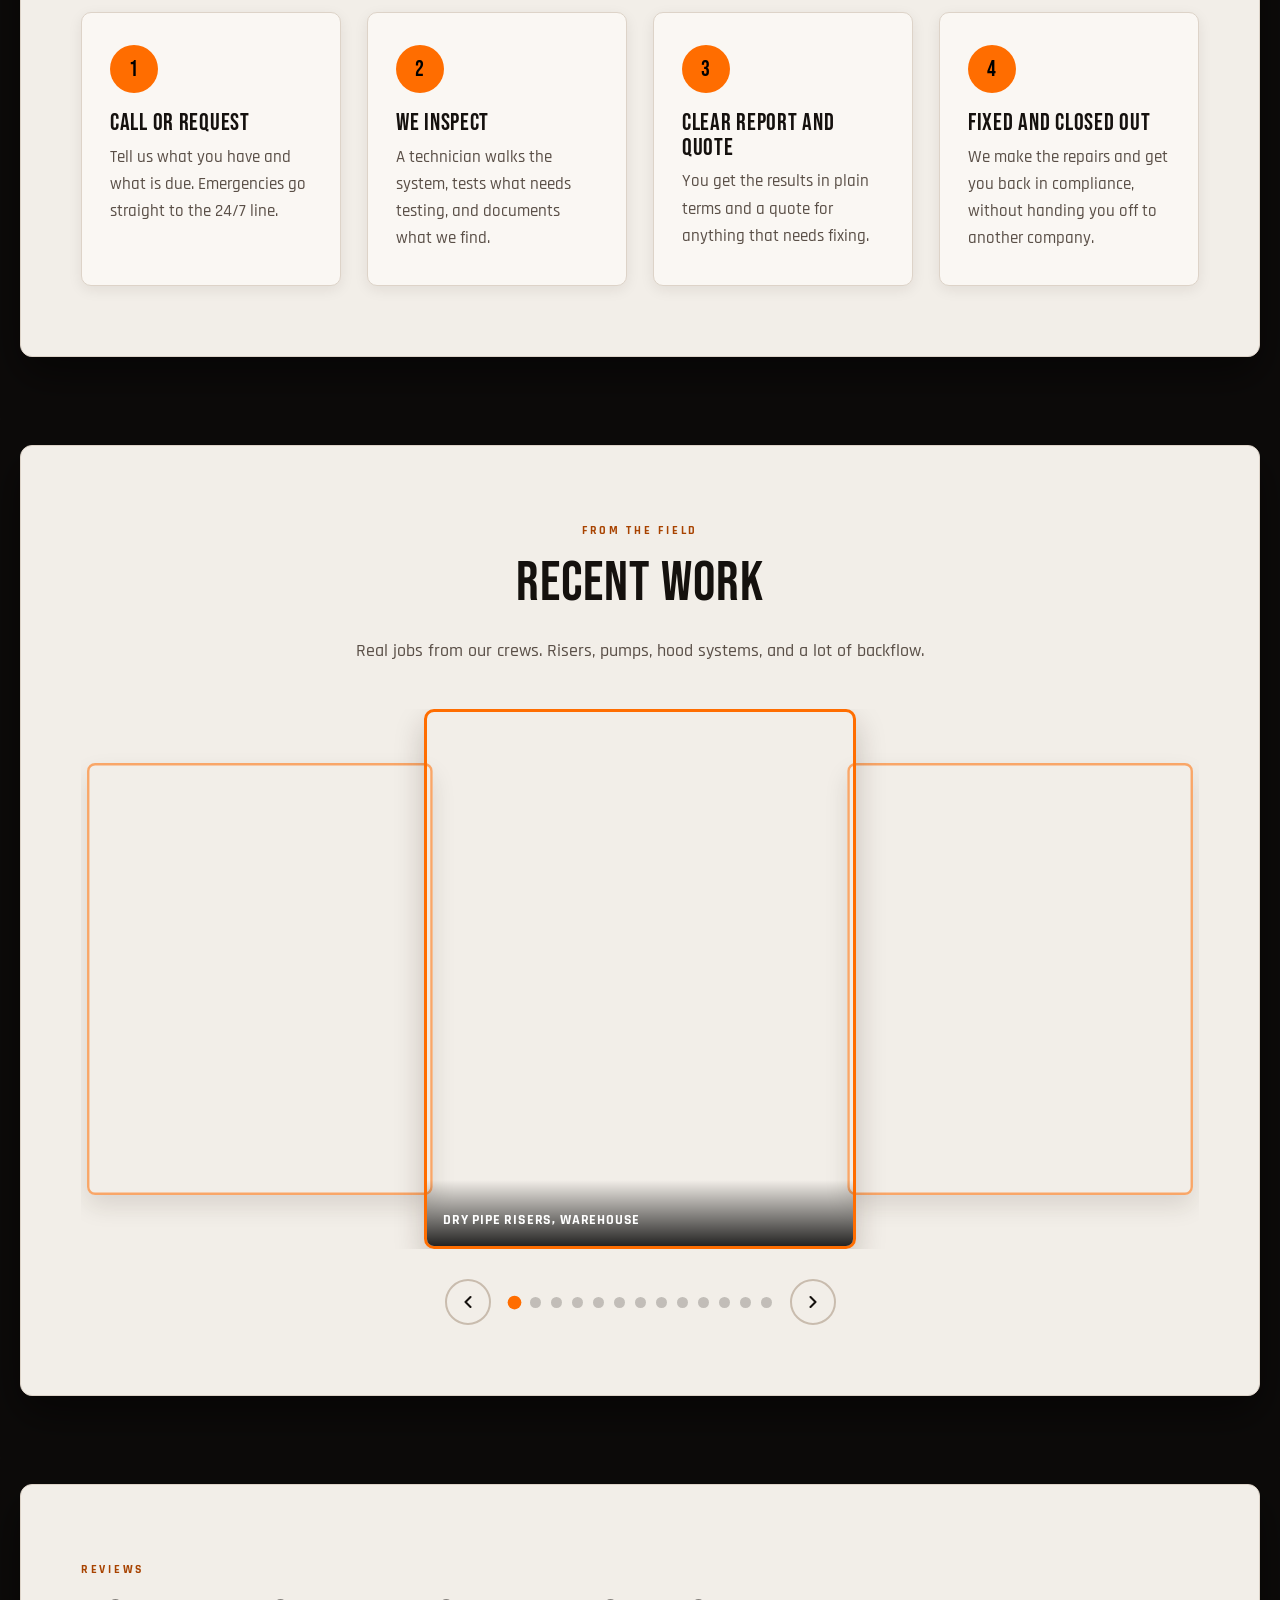
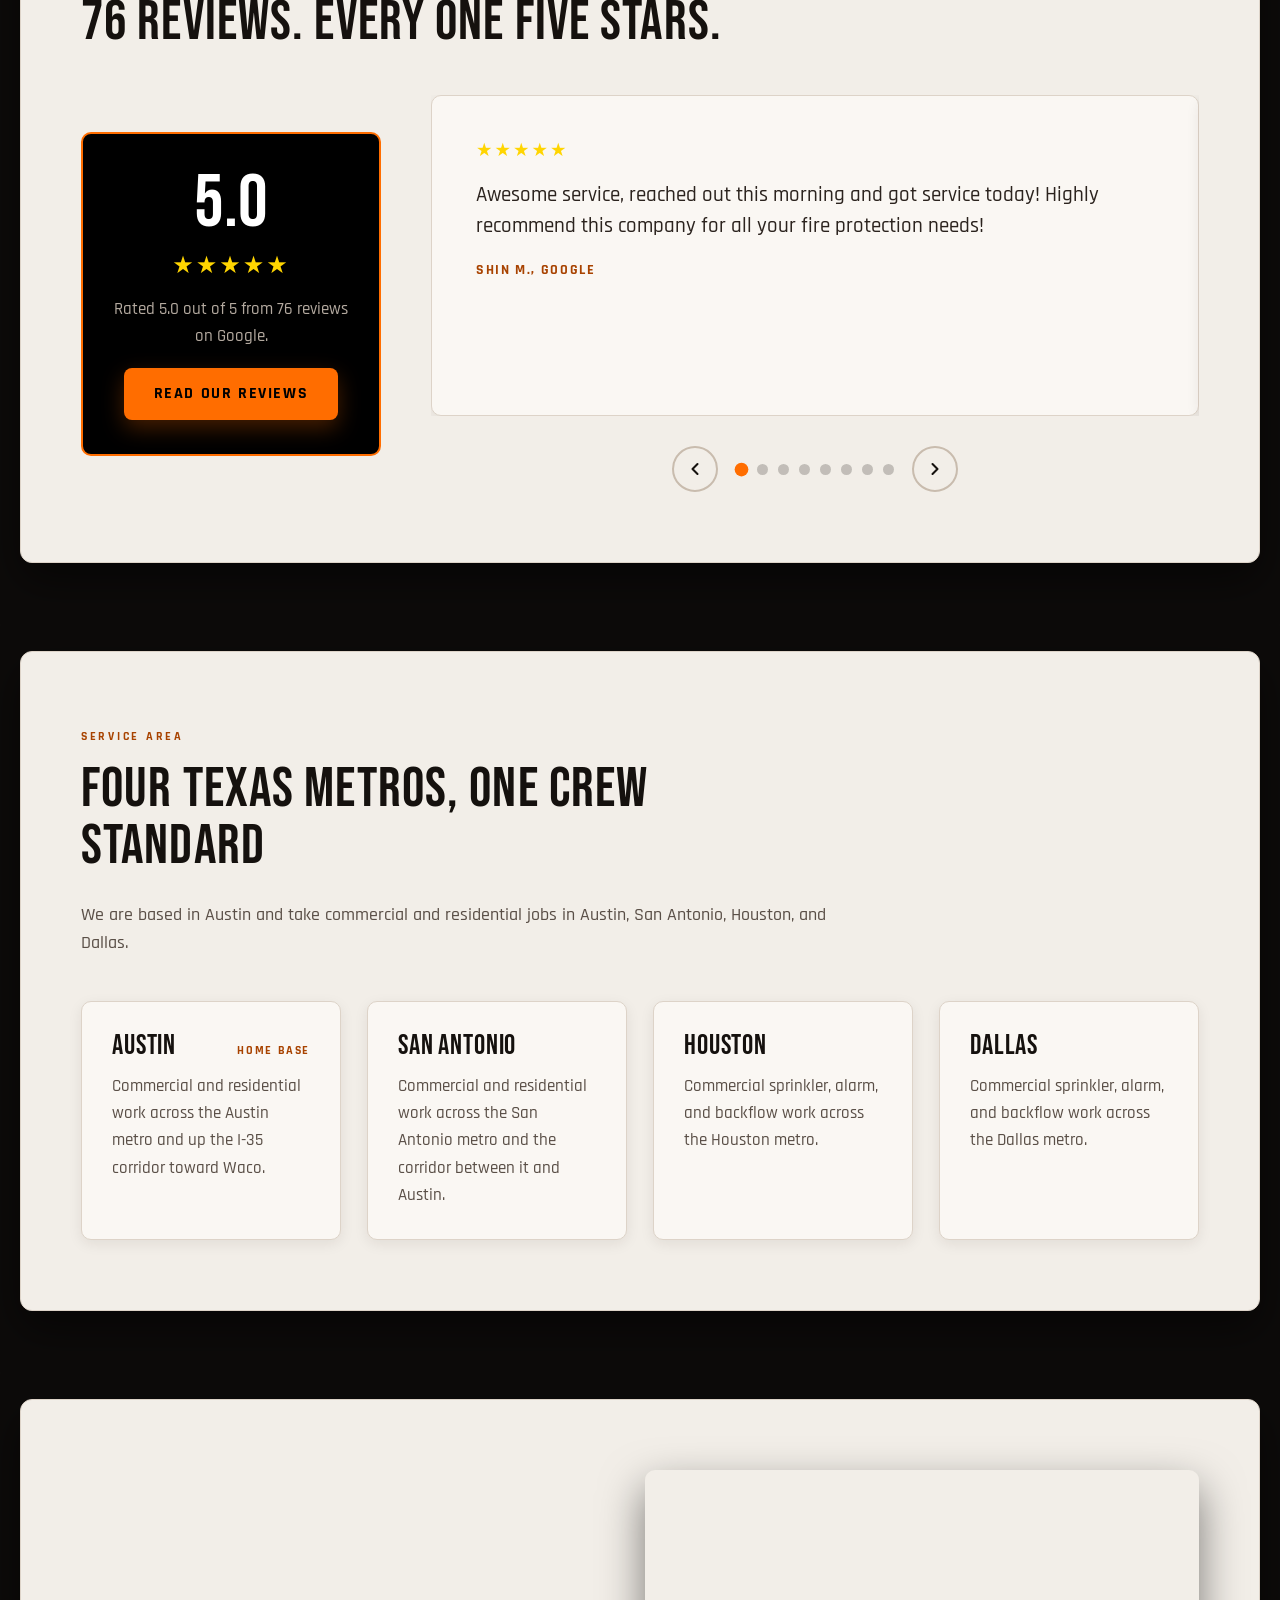
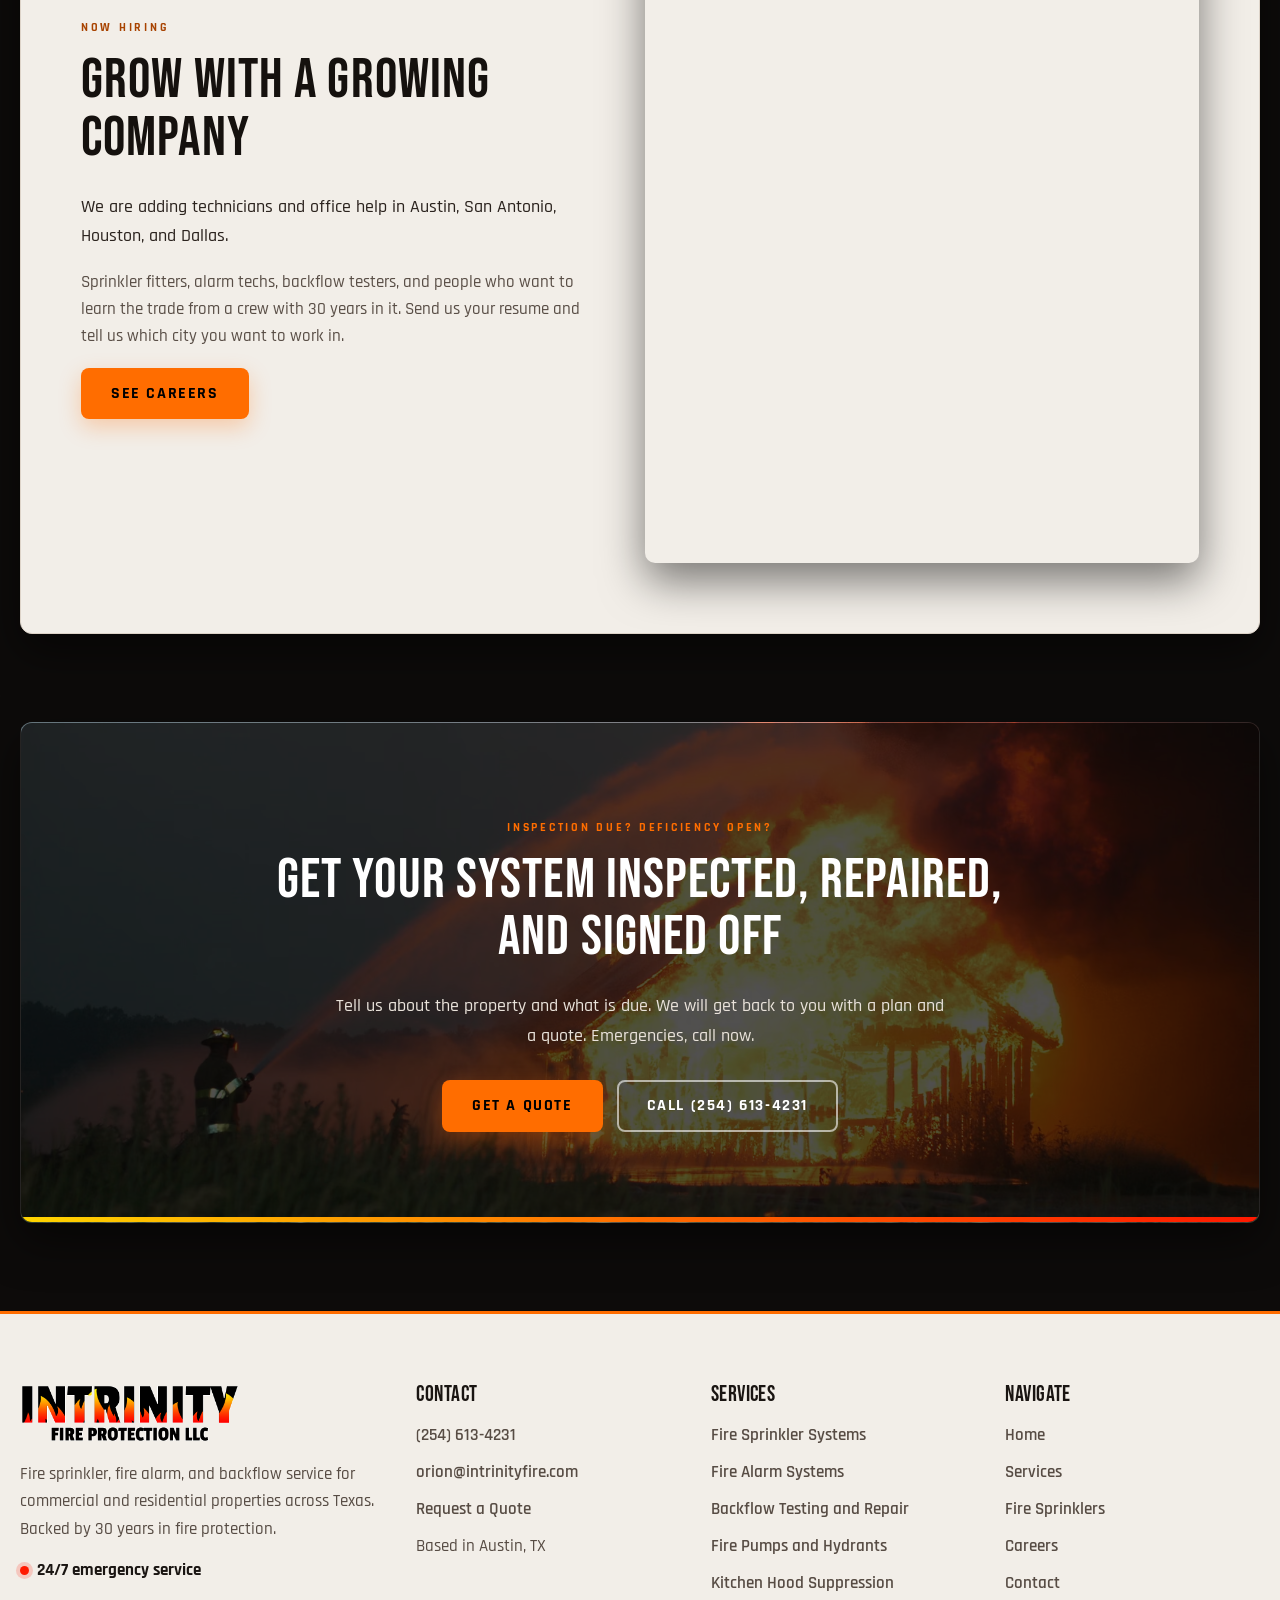
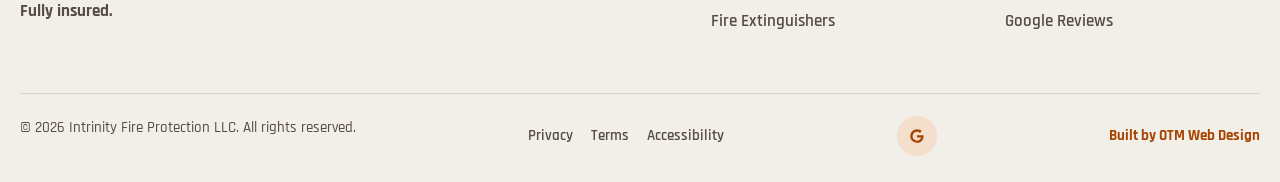
==== commit 3a3b0bc9: "og image updatte" ====
--- a/index.html
+++ b/index.html
@@ -14,14 +14,14 @@
 <meta property="og:title" content="Intrinity Fire Protection | Sprinklers, Alarms, Backflow | TX">
 <meta property="og:description" content="Fire sprinkler, fire alarm, and backflow testing for commercial and residential properties in Austin, San Antonio, Houston, and Dallas. 24/7 emergency service.">
 <meta property="og:url" content="https://intrinityfire.com/">
-<meta property="og:image" content="https://intrinityfire.com/assets/og-image.jpg">
+<meta property="og:image" content="https://one-true-mission.github.io/Intrinity-Fire-Protection/assets/og-image.jpg">
 <meta property="og:image:width" content="1200">
 <meta property="og:image:height" content="630">
 <meta property="og:image:alt" content="Intrinity Fire Protection LLC">
 <meta name="twitter:card" content="summary_large_image">
 <meta name="twitter:title" content="Intrinity Fire Protection | Sprinklers, Alarms, Backflow | TX">
 <meta name="twitter:description" content="Fire sprinkler, fire alarm, and backflow testing for commercial and residential properties in Austin, San Antonio, Houston, and Dallas. 24/7 emergency service.">
-<meta name="twitter:image" content="https://intrinityfire.com/assets/og-image.jpg">
+<meta name="twitter:image" content="https://one-true-mission.github.io/Intrinity-Fire-Protection/assets/og-image.jpg">
 
 <link rel="preconnect" href="https://fonts.googleapis.com">
 <link rel="preconnect" href="https://fonts.gstatic.com" crossorigin>
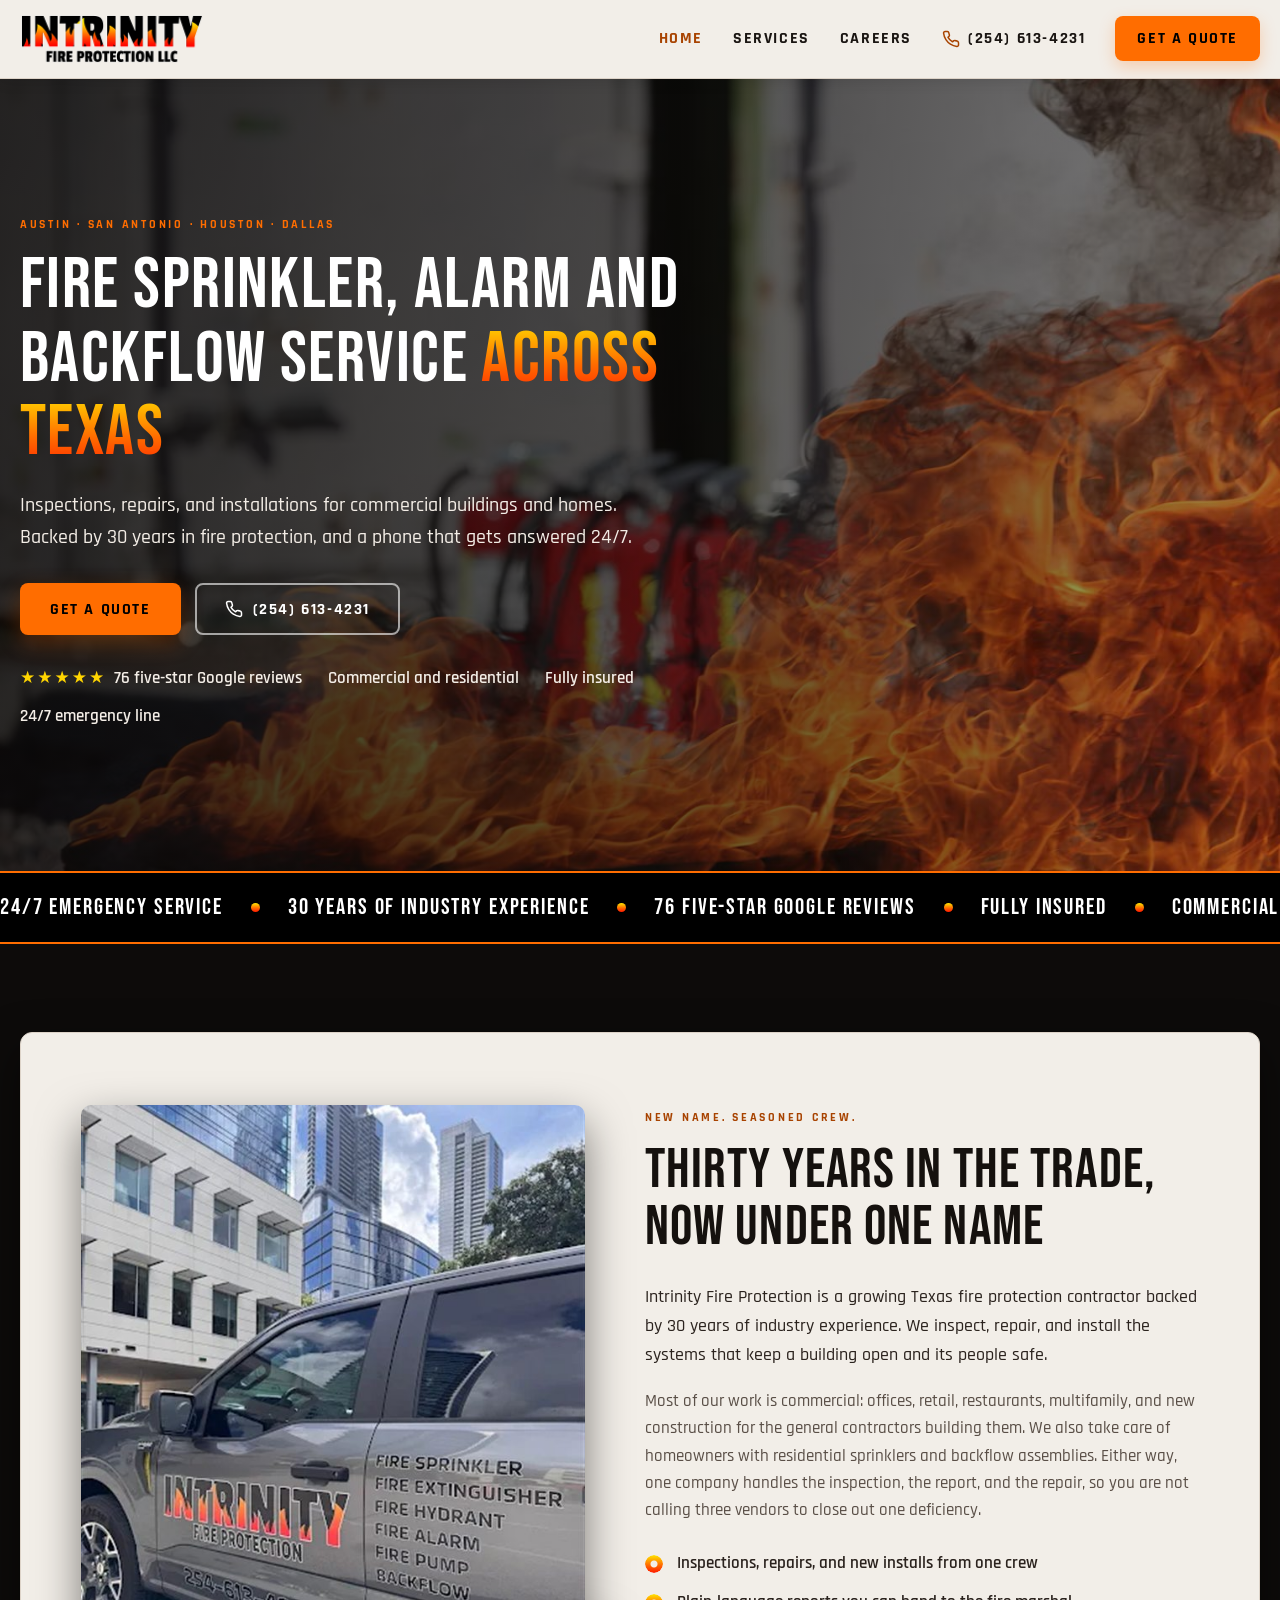
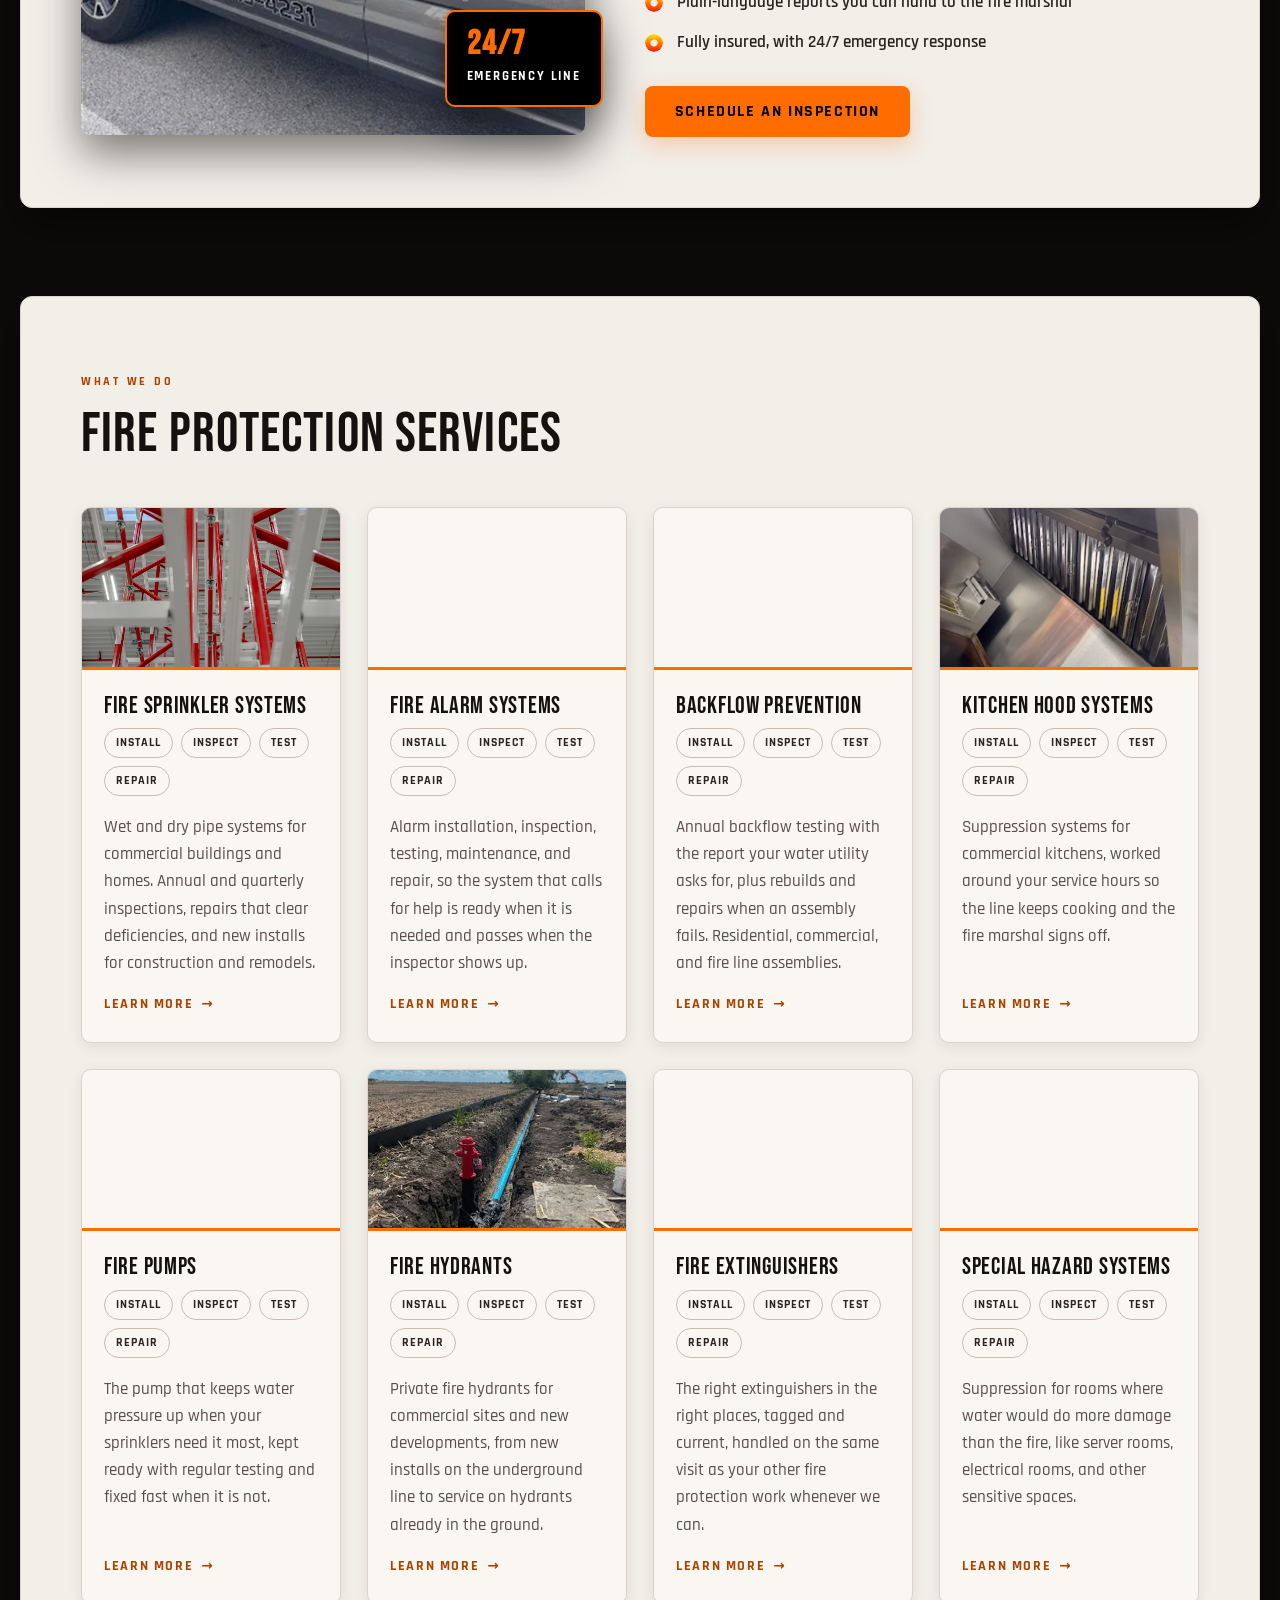
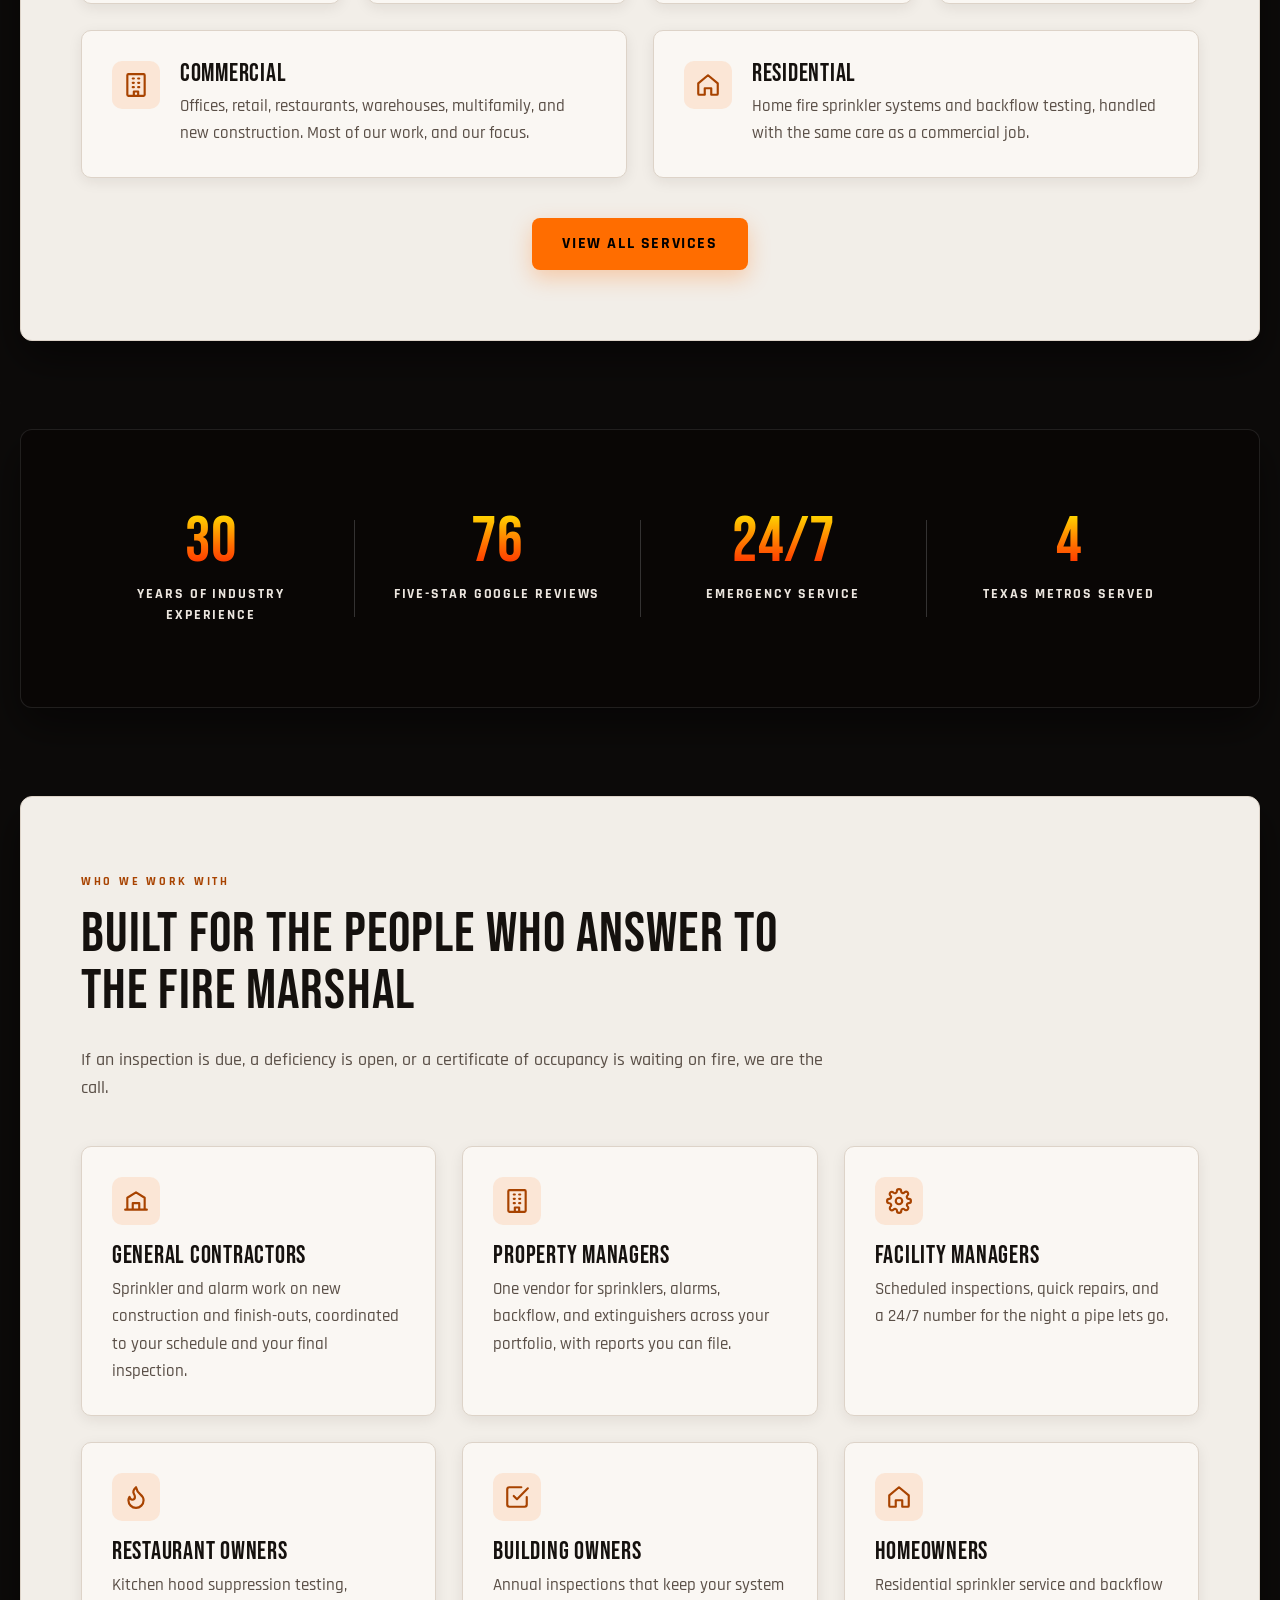
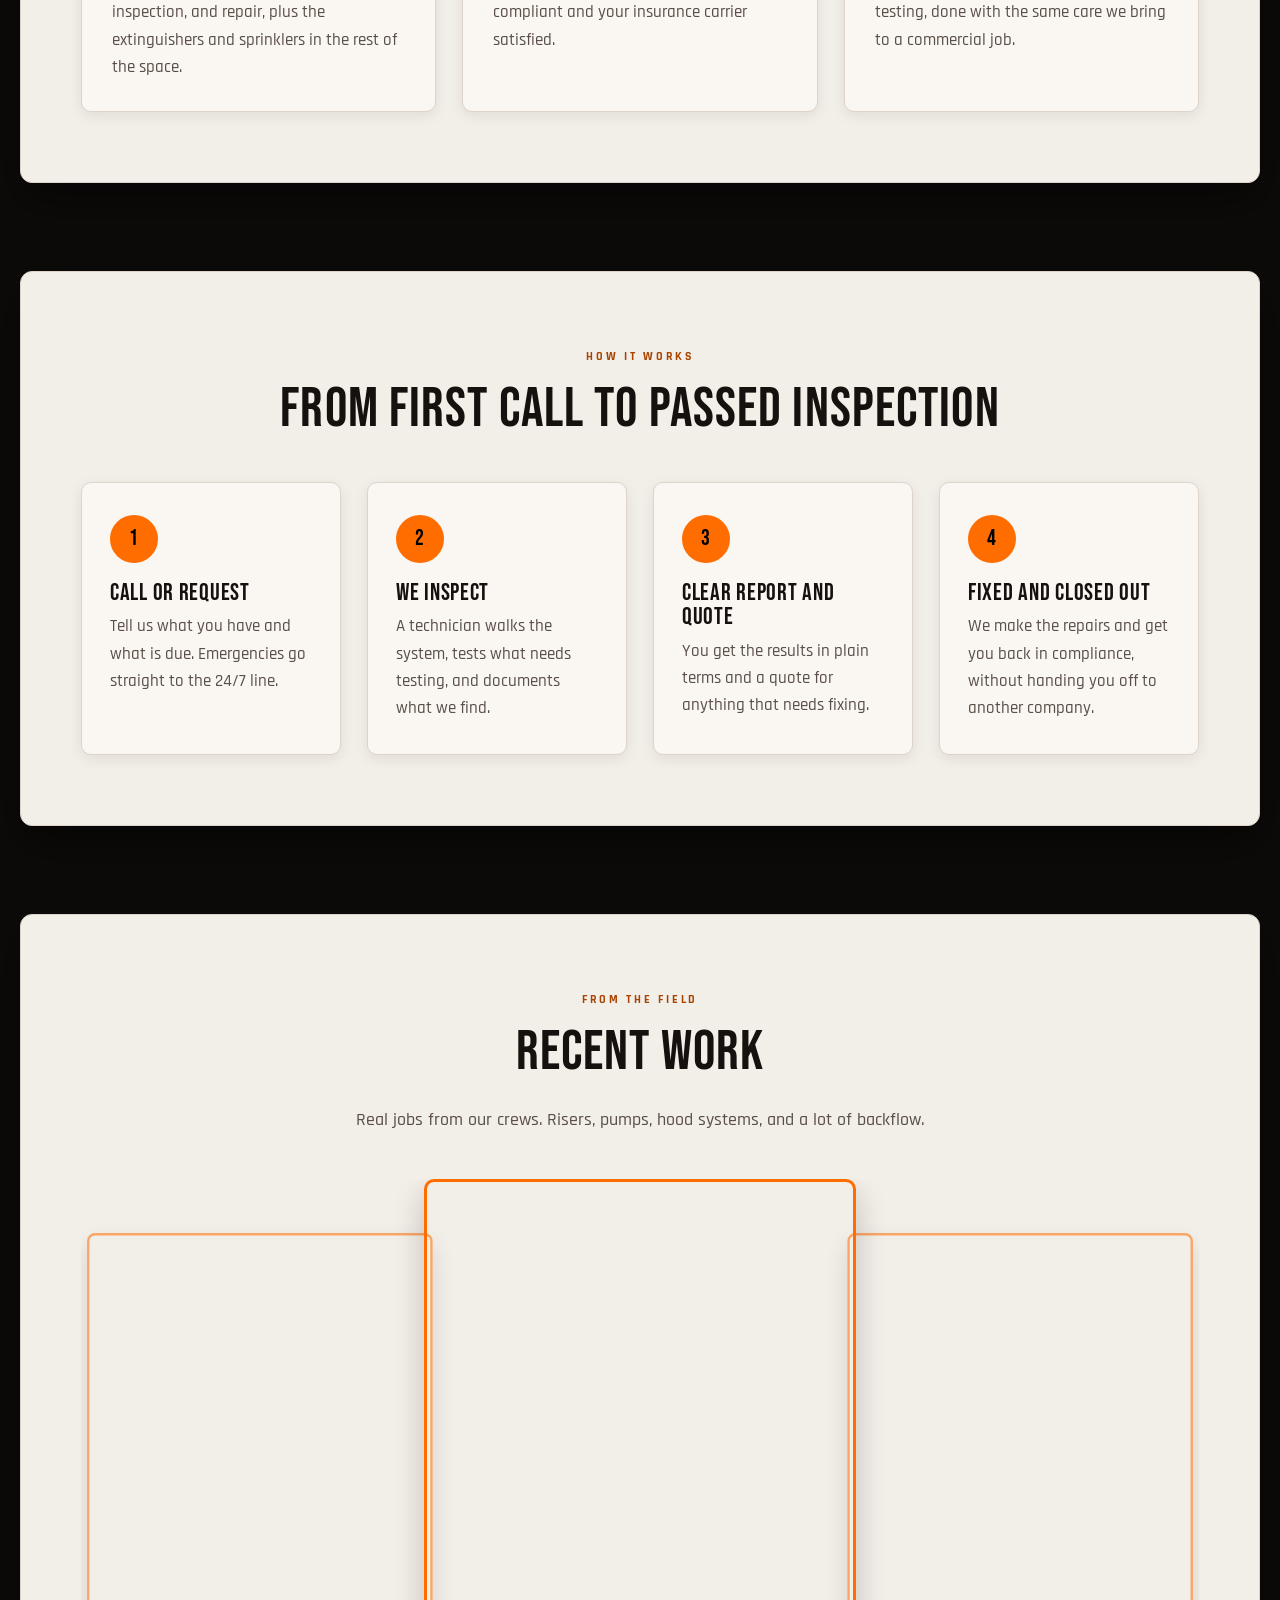
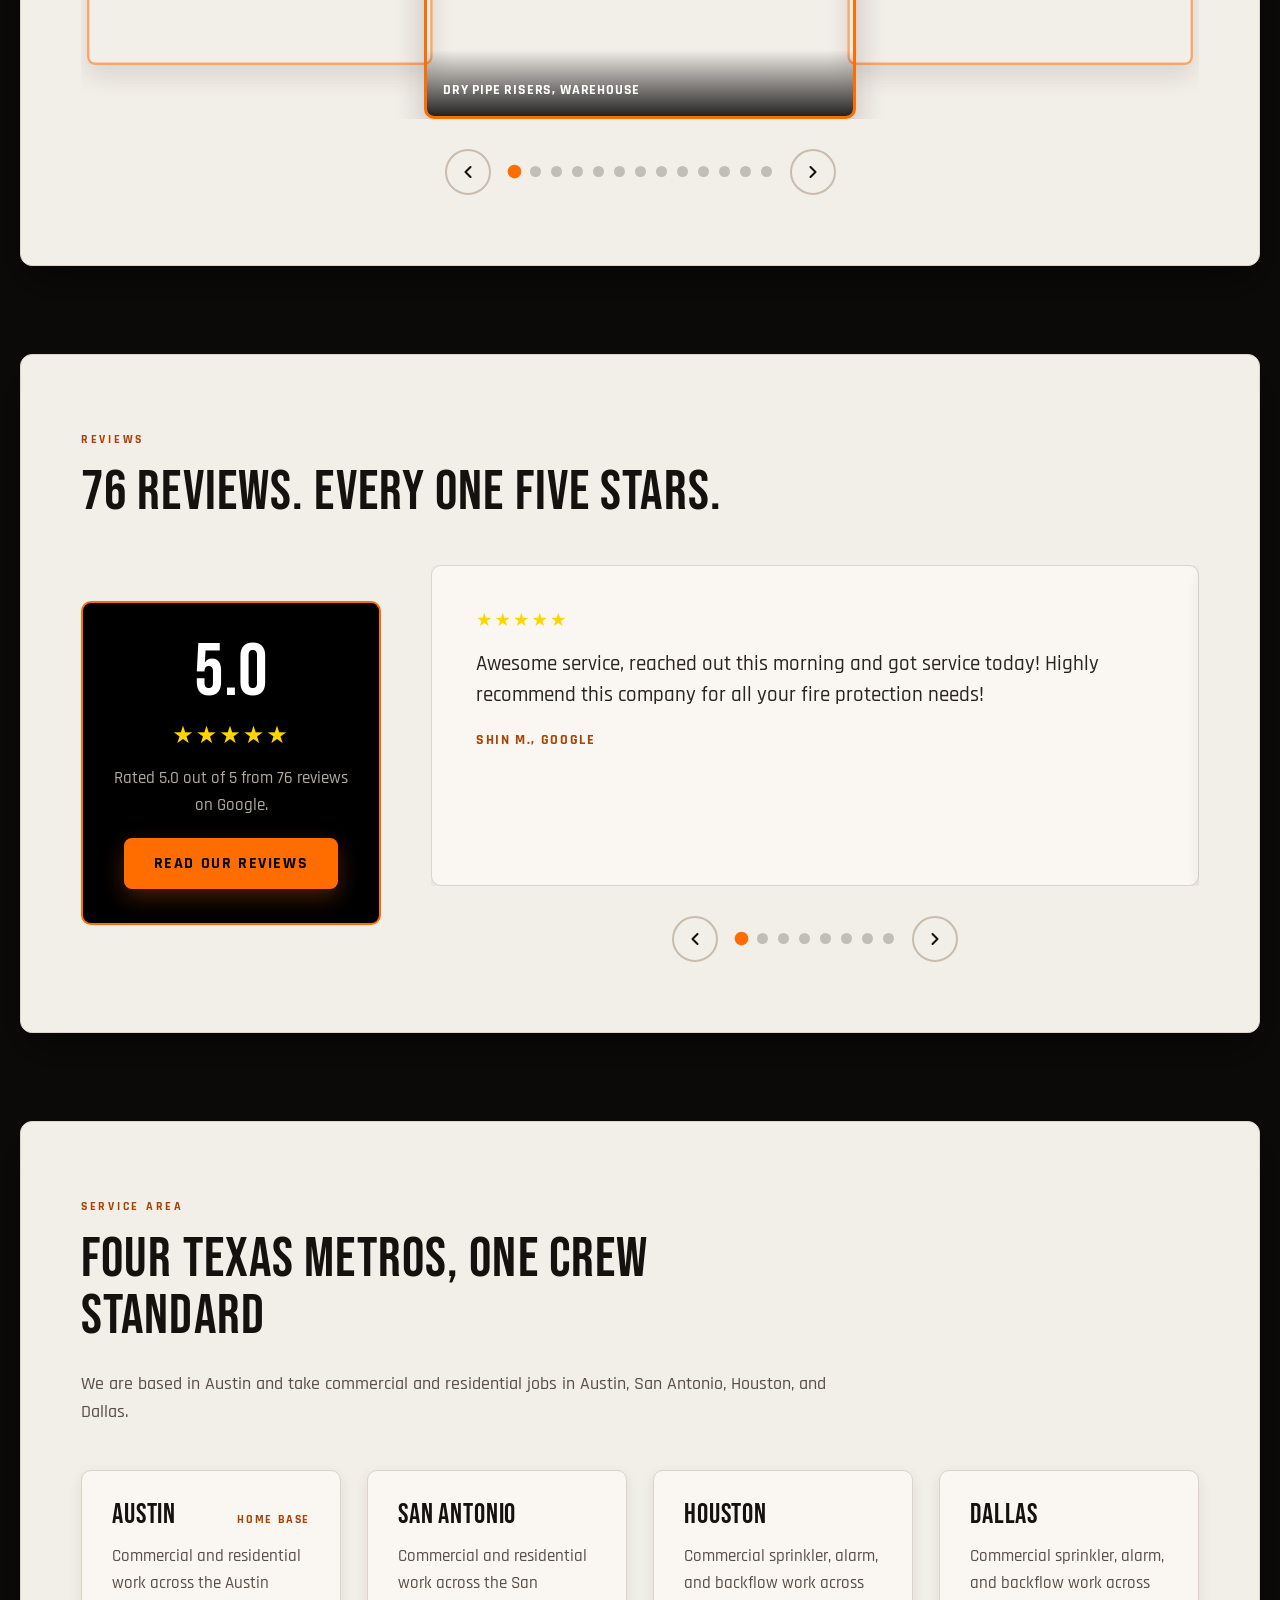
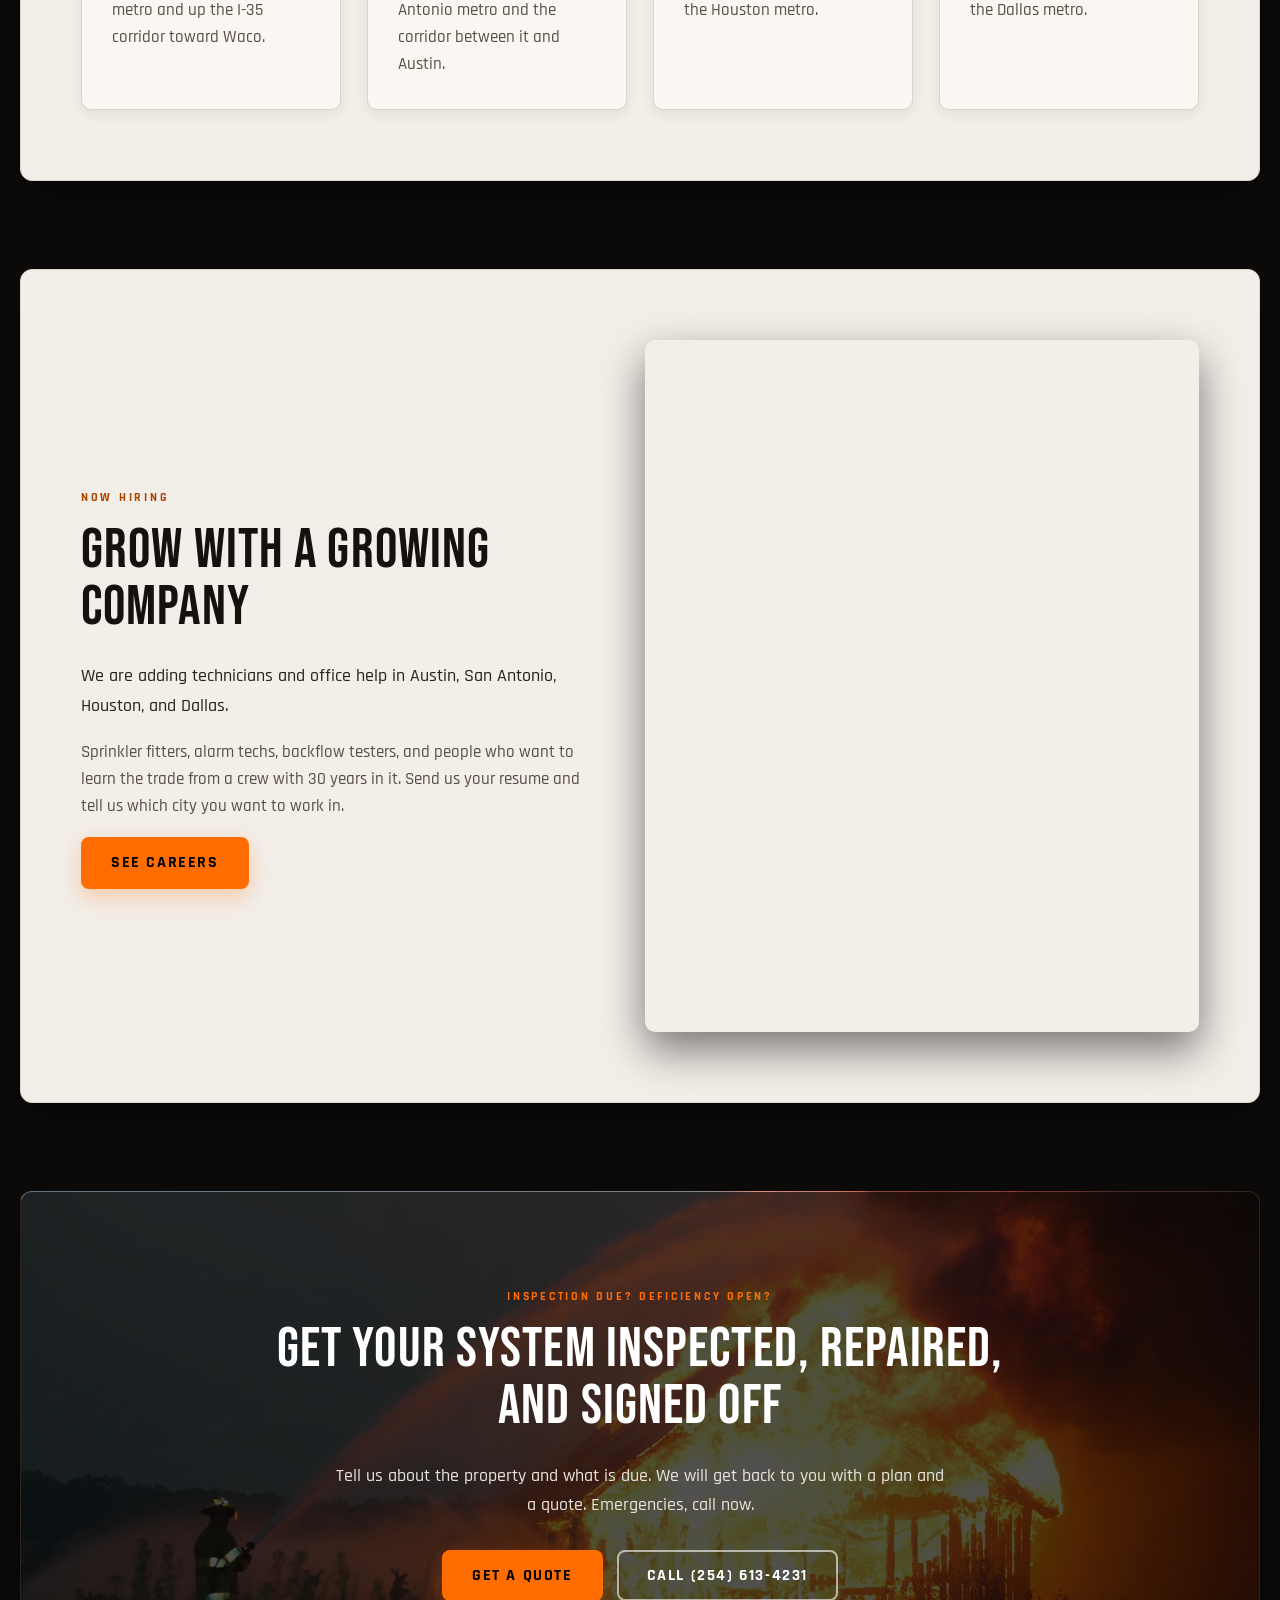
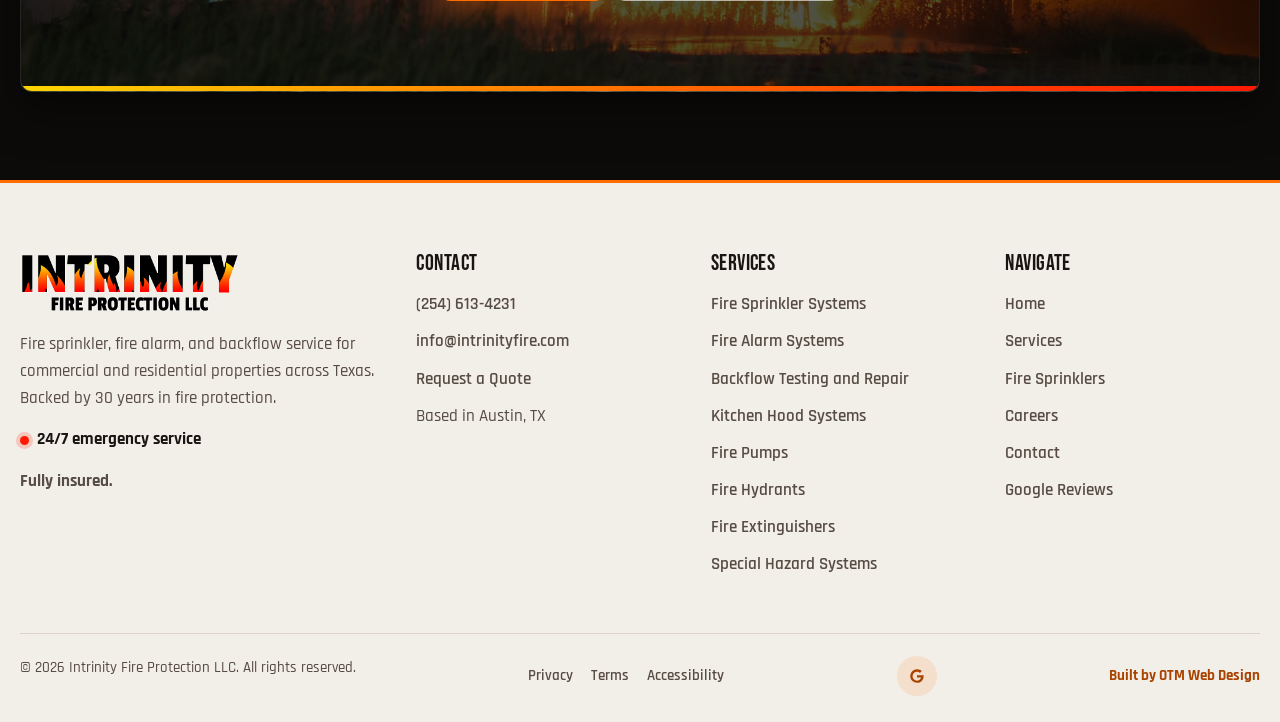
==== commit ffc2f7cd: "updated changes requested by orion" ====
--- a/index.html
+++ b/index.html
@@ -43,7 +43,7 @@
   "logo": "https://intrinityfire.com/assets/logo.png",
   "image": "https://intrinityfire.com/assets/og-image.jpg",
   "telephone": "+1-254-613-4231",
-  "email": "orion@intrinityfire.com",
+  "email": "info@intrinityfire.com",
   "priceRange": "$$",
   "address": {
     "@type": "PostalAddress",
@@ -66,7 +66,7 @@
     }
   ],
   "founder": { "@type": "Person", "name": "Orion Trinidad" },
-  "knowsAbout": ["Fire sprinkler systems", "Fire alarm systems", "Backflow prevention", "Fire pumps", "Kitchen hood fire suppression", "Fire extinguishers", "Fire hydrants", "NFPA 25 inspections"],
+  "knowsAbout": ["Fire sprinkler systems", "Fire alarm systems", "Backflow prevention", "Fire pumps", "Kitchen hood fire suppression", "Fire extinguishers", "Fire hydrants", "Special hazard fire suppression systems", "NFPA 25 inspections"],
   "aggregateRating": {
     "@type": "AggregateRating",
     "ratingValue": "5.0",
@@ -83,7 +83,8 @@
       { "@type": "Offer", "itemOffered": { "@type": "Service", "name": "Fire pump inspection and repair" } },
       { "@type": "Offer", "itemOffered": { "@type": "Service", "name": "Kitchen hood suppression testing, inspection, and repair" } },
       { "@type": "Offer", "itemOffered": { "@type": "Service", "name": "Fire extinguisher inspection and replacement" } },
-      { "@type": "Offer", "itemOffered": { "@type": "Service", "name": "Fire hydrant installation and service" } }
+      { "@type": "Offer", "itemOffered": { "@type": "Service", "name": "Fire hydrant installation and service" } },
+      { "@type": "Offer", "itemOffered": { "@type": "Service", "name": "Special hazard suppression system installation, inspection, testing, and repair" } }
     ]
   }
 }
@@ -183,17 +184,16 @@
     <div class="container reveal">
       <div class="section-head">
         <span class="eyebrow">What we do</span>
-        <h2 id="services-title">Sprinklers, Alarms and Backflow</h2>
-        <p>The three systems at the core of the business, installed, inspected, and repaired by the same crew for commercial buildings and homes.</p>
-      </div>
-      <div class="grid grid-3 is-three">
+        <h2 id="services-title">Fire Protection Services</h2>
+      </div>
+      <div class="grid grid-4 services-grid">
         <article class="card">
           <img class="card-img" src="assets/service-fire-sprinklers.jpg" alt="Dry pipe sprinkler valve with pressure gauges and control valve on a commercial riser" width="960" height="600" loading="lazy" decoding="async">
           <div class="card-body">
             <h3>Fire Sprinkler Systems</h3>
-            <ul class="card-tags"><li>Install</li><li>Inspect</li><li>Repair</li></ul>
+            <ul class="card-tags"><li>Install</li><li>Inspect</li><li>Test</li><li>Repair</li></ul>
             <p>Wet and dry pipe systems for commercial buildings and homes. Annual and quarterly inspections, repairs that clear deficiencies, and new installs for construction and remodels.</p>
-            <a class="text-link" href="fire-sprinklers.html">Sprinkler services</a>
+            <a class="text-link" href="fire-sprinklers.html">Learn more</a>
           </div>
         </article>
         <article class="card">
@@ -202,16 +202,61 @@
             <h3>Fire Alarm Systems</h3>
             <ul class="card-tags"><li>Install</li><li>Inspect</li><li>Test</li><li>Repair</li></ul>
             <p>Alarm installation, inspection, testing, maintenance, and repair, so the system that calls for help is ready when it is needed and passes when the inspector shows up.</p>
-            <a class="text-link" href="services.html#fire-alarms">Alarm services</a>
+            <a class="text-link" href="services.html#fire-alarms">Learn more</a>
           </div>
         </article>
         <article class="card">
           <img class="card-img" src="assets/service-backflow.jpg" alt="Brass reduced pressure backflow assembly with test cocks mounted on a stone wall" width="960" height="600" loading="lazy" decoding="async">
           <div class="card-body">
             <h3>Backflow Prevention</h3>
-            <ul class="card-tags"><li>Test</li><li>Repair</li></ul>
+            <ul class="card-tags"><li>Install</li><li>Inspect</li><li>Test</li><li>Repair</li></ul>
             <p>Annual backflow testing with the report your water utility asks for, plus rebuilds and repairs when an assembly fails. Residential, commercial, and fire line assemblies.</p>
-            <a class="text-link" href="services.html#backflow">Backflow services</a>
+            <a class="text-link" href="services.html#backflow">Learn more</a>
+          </div>
+        </article>
+        <article class="card">
+          <img class="card-img" src="assets/service-kitchen-hoods.jpg" alt="Stainless commercial kitchen hood with grease filters over a cooking line" width="640" height="400" loading="lazy" decoding="async">
+          <div class="card-body">
+            <h3>Kitchen Hood Systems</h3>
+            <ul class="card-tags"><li>Install</li><li>Inspect</li><li>Test</li><li>Repair</li></ul>
+            <p>Suppression systems for commercial kitchens, worked around your service hours so the line keeps cooking and the fire marshal signs off.</p>
+            <a class="text-link" href="services.html#kitchen-hoods">Learn more</a>
+          </div>
+        </article>
+        <article class="card">
+          <img class="card-img" src="assets/service-fire-pumps.jpg" alt="Red split-case fire pump with flanged suction and discharge piping" width="960" height="600" loading="lazy" decoding="async">
+          <div class="card-body">
+            <h3>Fire Pumps</h3>
+            <ul class="card-tags"><li>Install</li><li>Inspect</li><li>Test</li><li>Repair</li></ul>
+            <p>The pump that keeps water pressure up when your sprinklers need it most, kept ready with regular testing and fixed fast when it is not.</p>
+            <a class="text-link" href="services.html#fire-pumps">Learn more</a>
+          </div>
+        </article>
+        <article class="card">
+          <img class="card-img" src="assets/gallery-5.jpg" alt="New fire hydrant set on an underground water line in an open trench" width="480" height="600" loading="lazy" decoding="async">
+          <div class="card-body">
+            <h3>Fire Hydrants</h3>
+            <ul class="card-tags"><li>Install</li><li>Inspect</li><li>Test</li><li>Repair</li></ul>
+            <p>Private fire hydrants for commercial sites and new developments, from new installs on the underground line to service on hydrants already in the ground.</p>
+            <a class="text-link" href="services.html#fire-hydrants">Learn more</a>
+          </div>
+        </article>
+        <article class="card">
+          <img class="card-img" src="assets/service-fire-extinguishers.jpg" alt="Fire extinguisher service, placeholder image" width="1170" height="780" loading="lazy" decoding="async">
+          <div class="card-body">
+            <h3>Fire Extinguishers</h3>
+            <ul class="card-tags"><li>Install</li><li>Inspect</li><li>Test</li><li>Repair</li></ul>
+            <p>The right extinguishers in the right places, tagged and current, handled on the same visit as your other fire protection work whenever we can.</p>
+            <a class="text-link" href="services.html#fire-extinguishers">Learn more</a>
+          </div>
+        </article>
+        <article class="card">
+          <img class="card-img" src="assets/service-special-hazard.jpg" alt="Special hazard fire suppression, placeholder image" width="960" height="600" loading="lazy" decoding="async">
+          <div class="card-body">
+            <h3>Special Hazard Systems</h3>
+            <ul class="card-tags"><li>Install</li><li>Inspect</li><li>Test</li><li>Repair</li></ul>
+            <p>Suppression for rooms where water would do more damage than the fire, like server rooms, electrical rooms, and other sensitive spaces.</p>
+            <a class="text-link" href="services.html#special-hazard">Learn more</a>
           </div>
         </article>
       </div>
@@ -494,7 +539,7 @@
         <h2>Contact</h2>
         <ul>
           <li><a href="tel:+12546134231">(254) 613-4231</a></li>
-          <li><a href="mailto:orion@intrinityfire.com">orion@intrinityfire.com</a></li>
+          <li><a href="mailto:info@intrinityfire.com">info@intrinityfire.com</a></li>
           <li><a href="contact.html">Request a Quote</a></li>
           <li>Based in Austin, TX</li>
         </ul>
@@ -505,9 +550,11 @@
           <li><a href="services.html#fire-sprinklers">Fire Sprinkler Systems</a></li>
           <li><a href="services.html#fire-alarms">Fire Alarm Systems</a></li>
           <li><a href="services.html#backflow">Backflow Testing and Repair</a></li>
-          <li><a href="services.html#fire-pumps-hydrants">Fire Pumps and Hydrants</a></li>
-          <li><a href="services.html#kitchen-hoods">Kitchen Hood Suppression</a></li>
+          <li><a href="services.html#kitchen-hoods">Kitchen Hood Systems</a></li>
+          <li><a href="services.html#fire-pumps">Fire Pumps</a></li>
+          <li><a href="services.html#fire-hydrants">Fire Hydrants</a></li>
           <li><a href="services.html#fire-extinguishers">Fire Extinguishers</a></li>
+          <li><a href="services.html#special-hazard">Special Hazard Systems</a></li>
         </ul>
       </div>
       <div class="footer-col">
--- a/styles.css
+++ b/styles.css
@@ -308,6 +308,12 @@
 .grid-2 { grid-template-columns: repeat(2, 1fr); }
 .grid-3 { grid-template-columns: repeat(3, 1fr); }
 .grid-4 { grid-template-columns: repeat(4, 1fr); }
+.services-grid .card-body { padding: 24px 22px 26px; }
+.services-grid .card-body h3 { font-size: 1.5rem; }
+.grid-center { display: flex; flex-wrap: wrap; justify-content: center; gap: 26px; }
+.grid-center > .card { flex: 0 1 calc((100% - 52px) / 3); }
+@media (max-width: 900px) { .grid-center > .card { flex-basis: calc((100% - 26px) / 2); } }
+@media (max-width: 560px) { .grid-center > .card { flex-basis: 100%; } }
 
 /* ---------- Sub-cards ---------- */
 .card {
@@ -747,4 +753,4 @@
 .page-hero--services { background-image: url('assets/hero-services.jpg'); }
 .card-body .check-list { margin: 4px 0 24px; gap: 8px; }
 .card-body .check-list li { font-size: .98rem; }
-.tile .check-list { margin-bottom: 0; }
+.tile .check-list { margin-bottom: 0; }
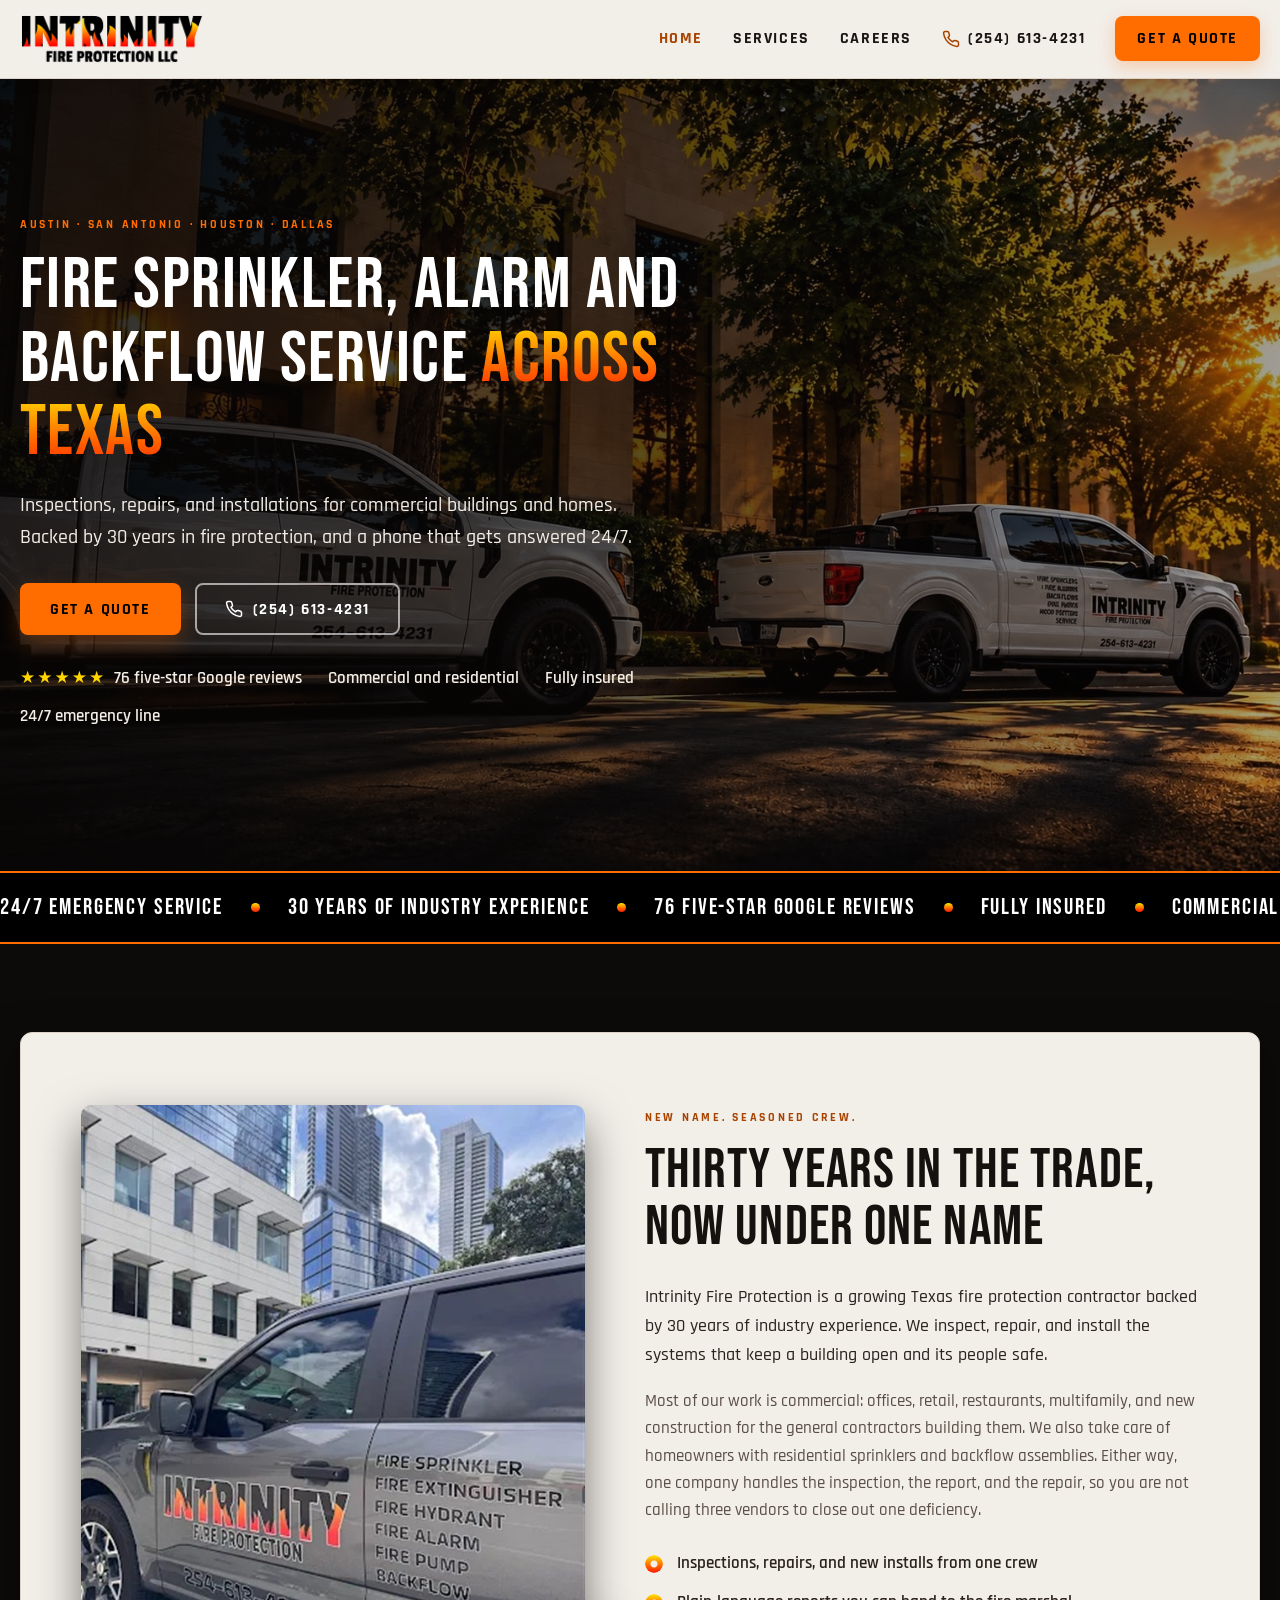
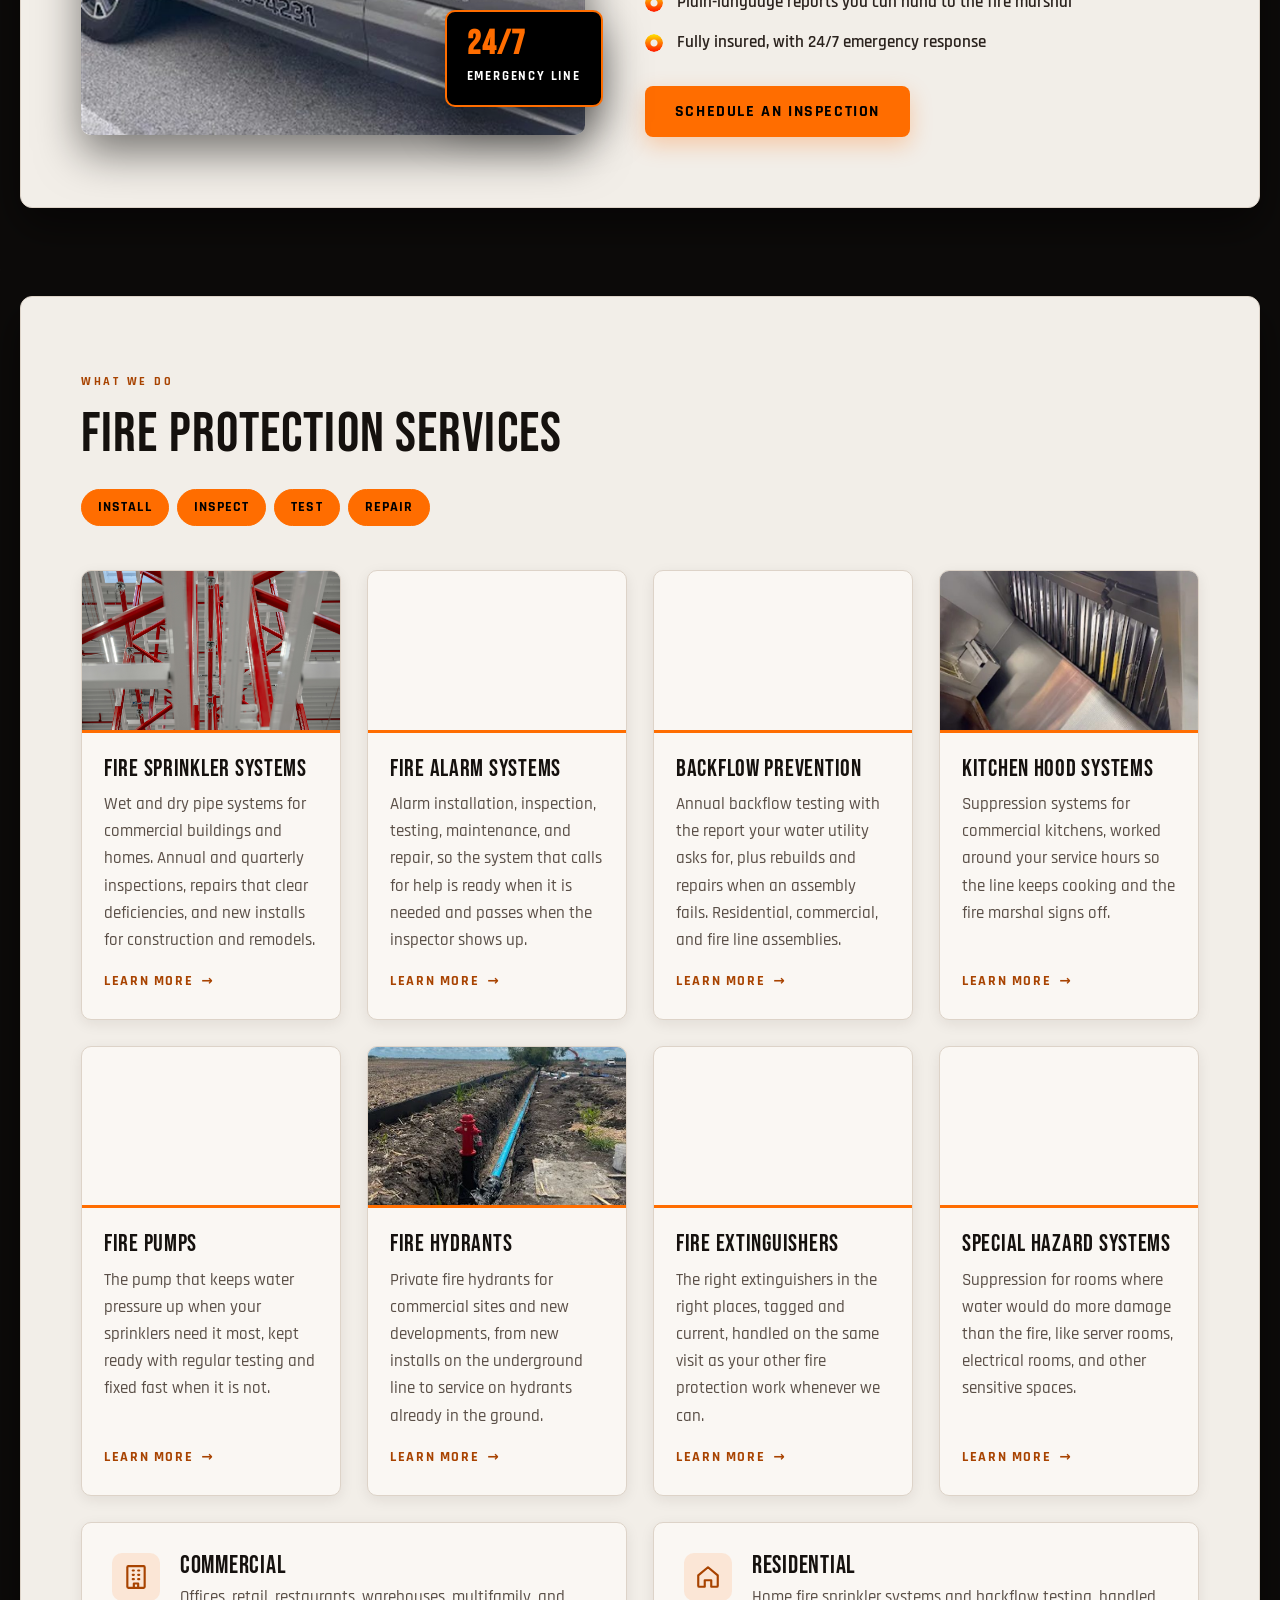
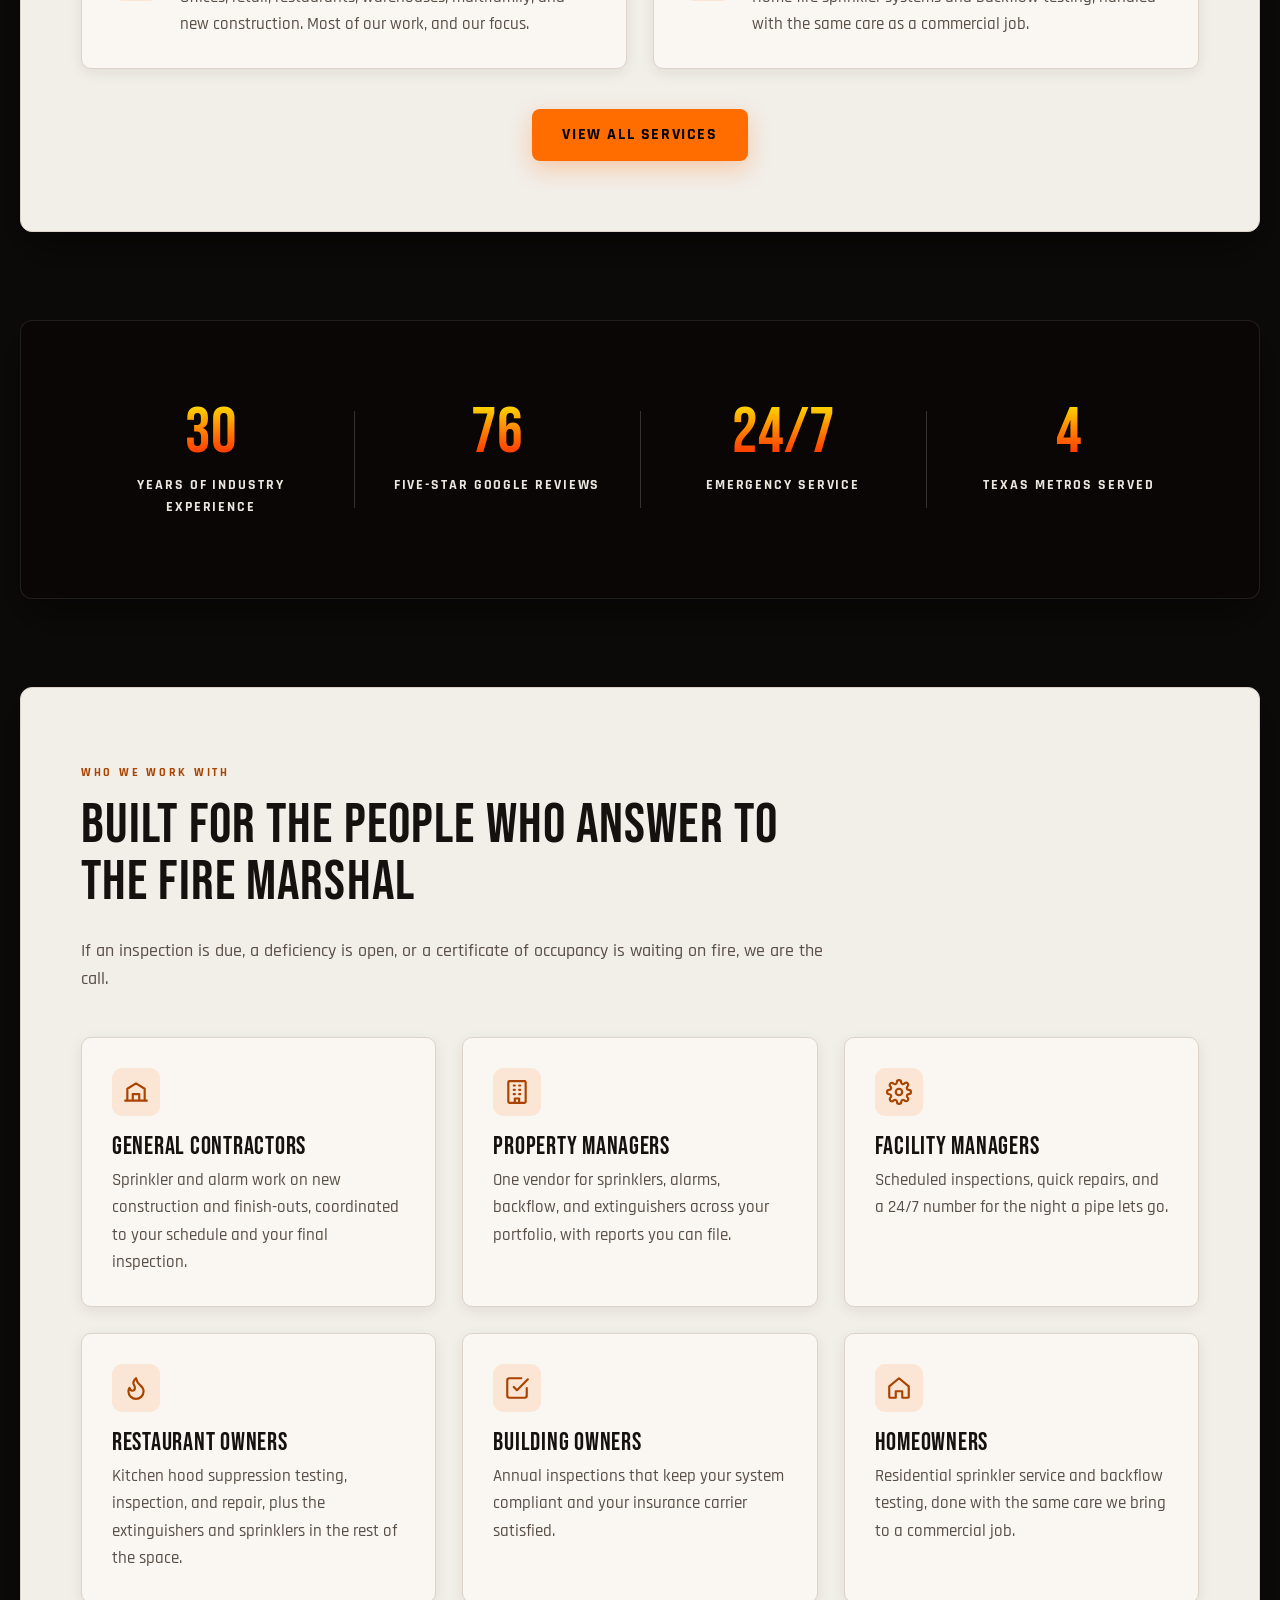
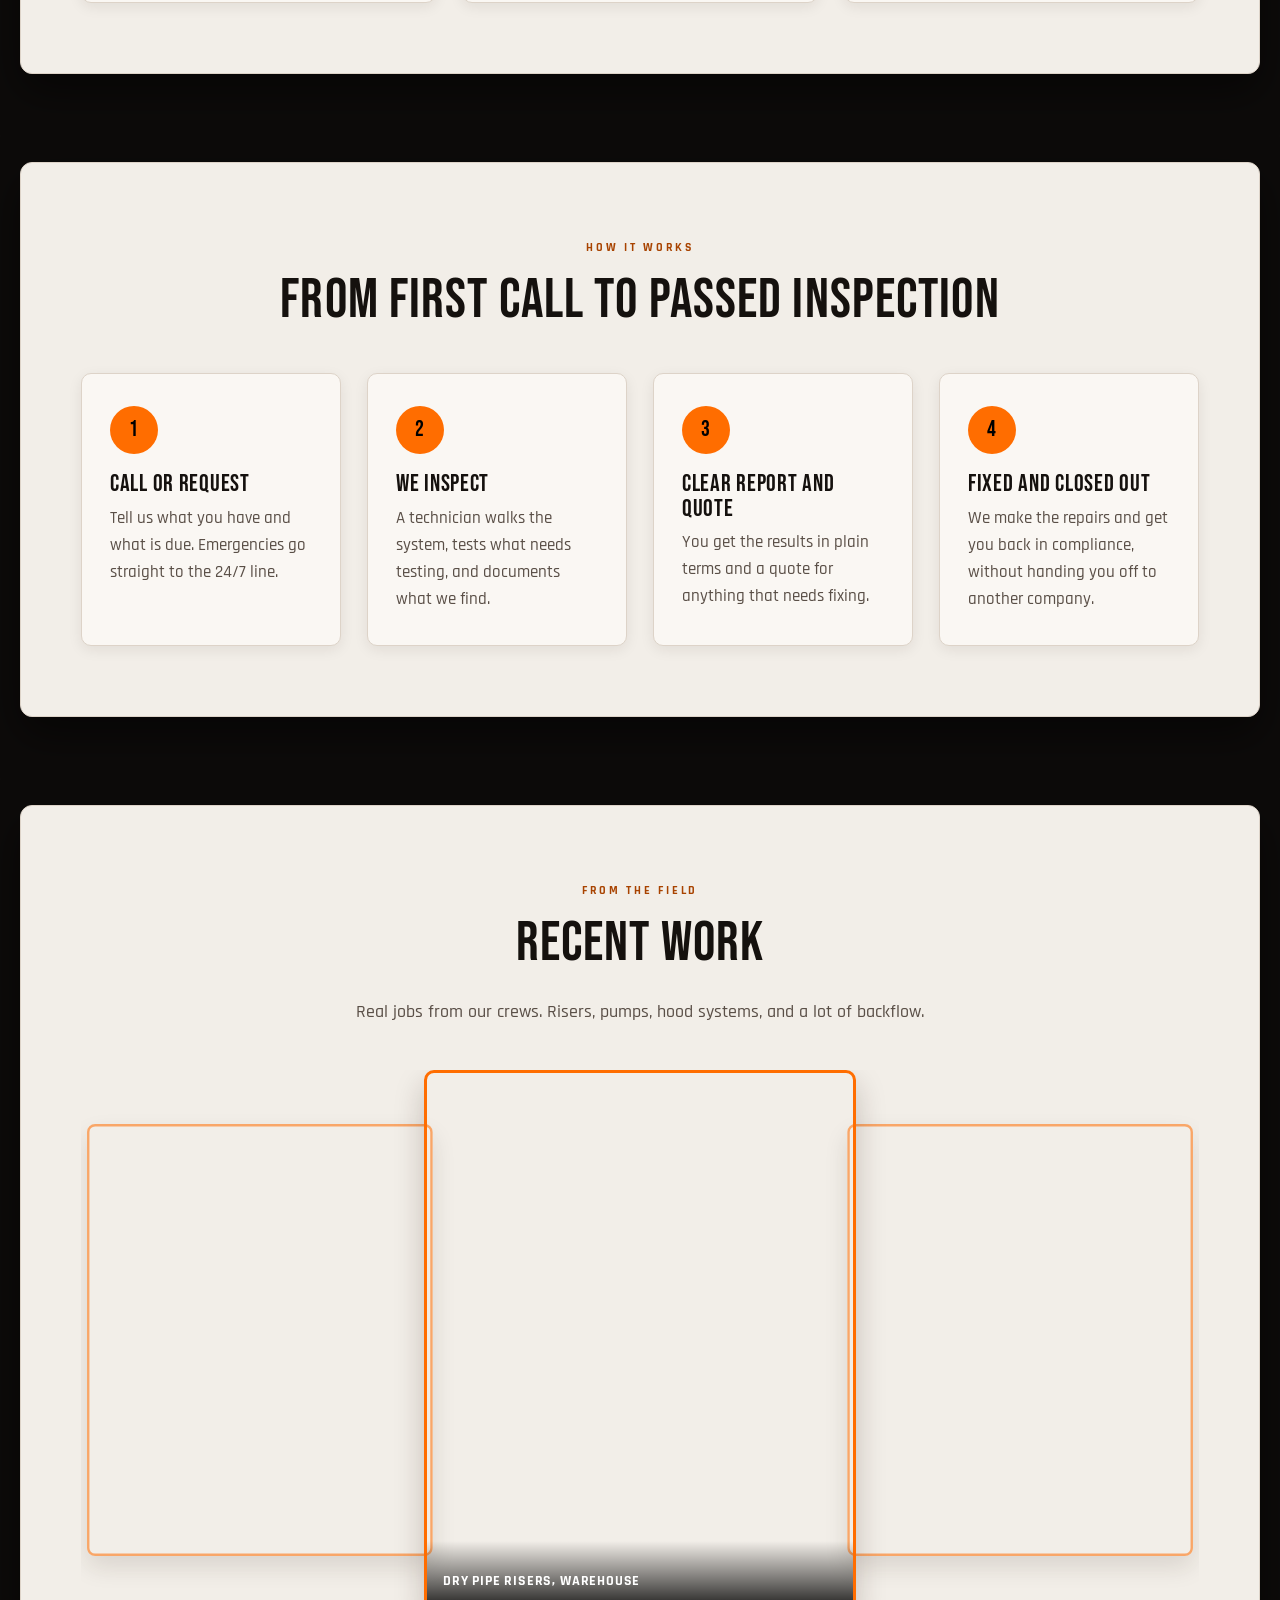
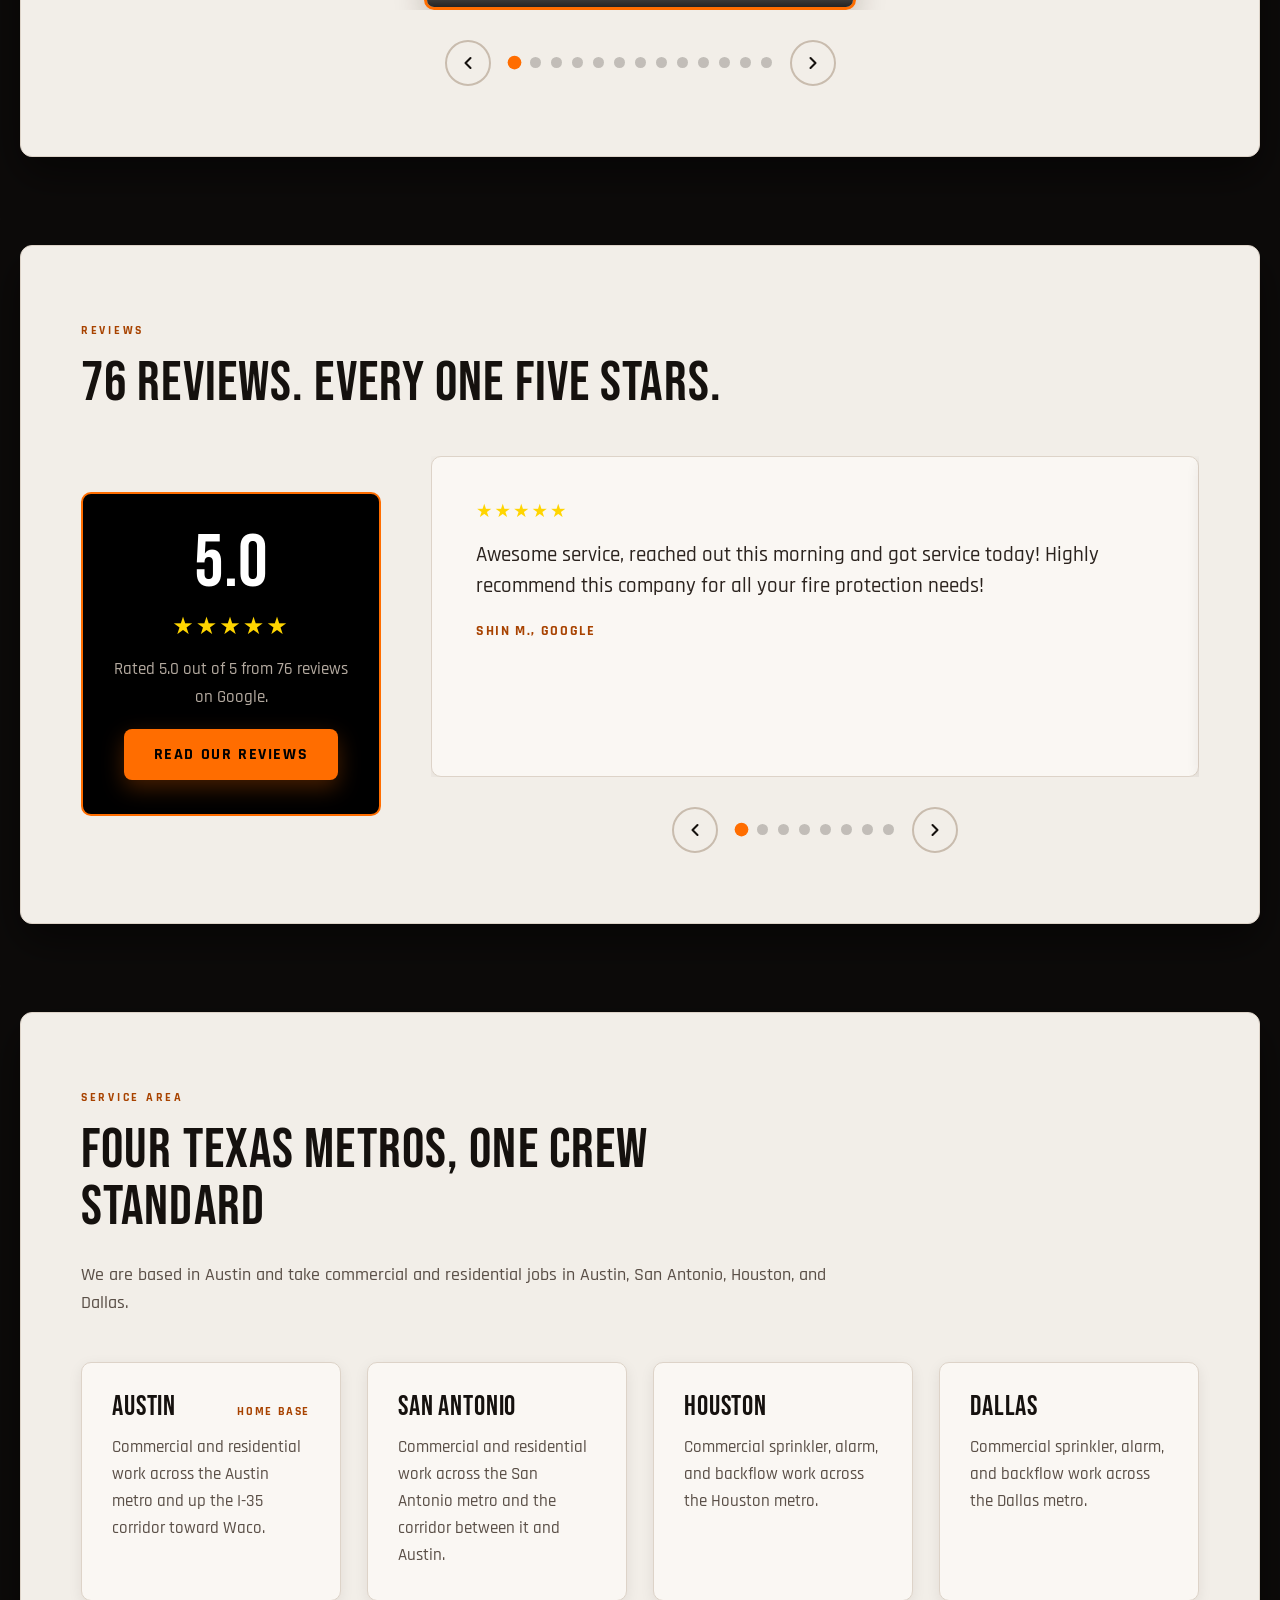
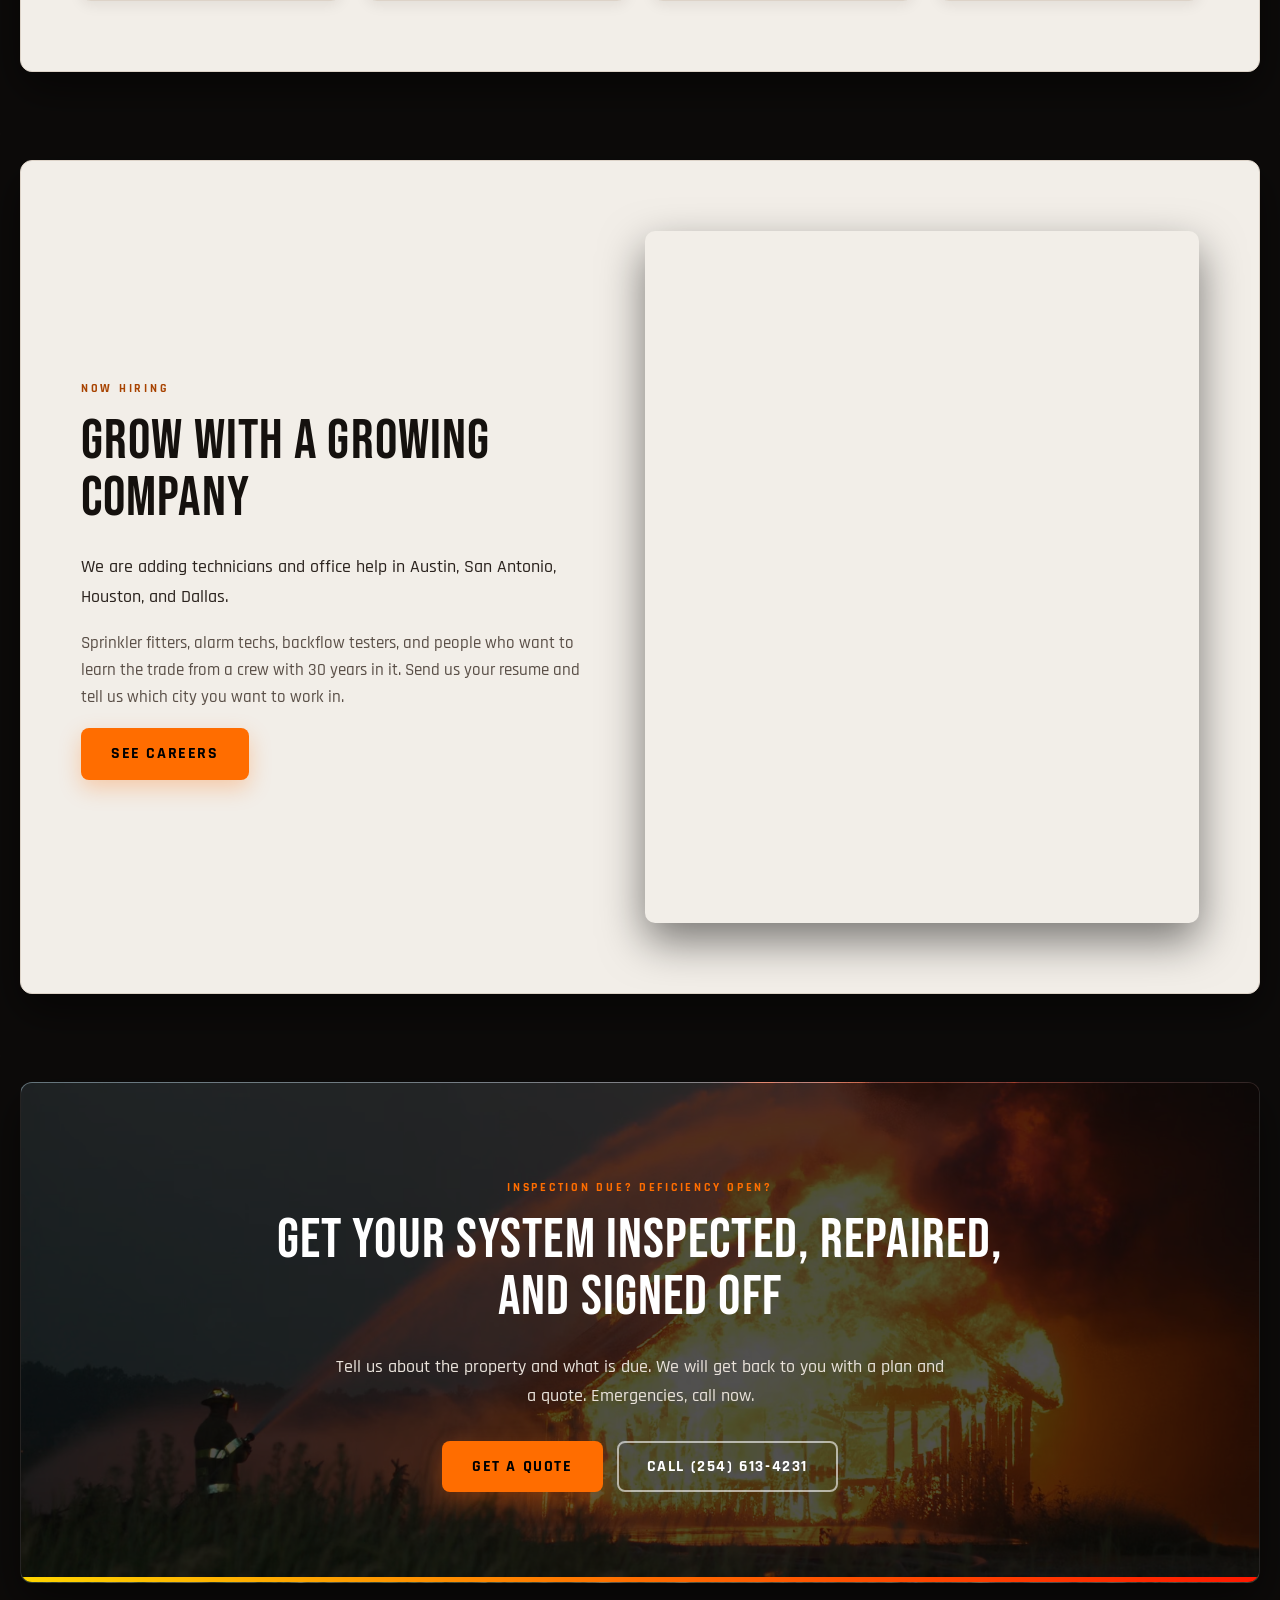
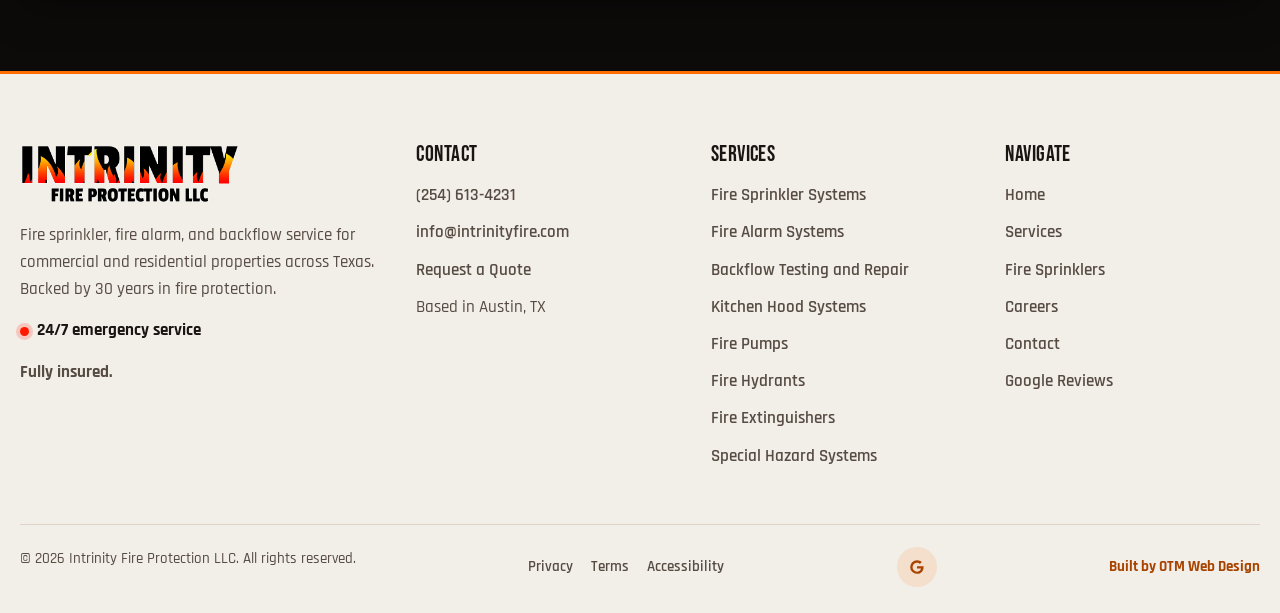
==== commit 800c1d6d: "new update" ====
--- a/index.html
+++ b/index.html
@@ -185,13 +185,13 @@
       <div class="section-head">
         <span class="eyebrow">What we do</span>
         <h2 id="services-title">Fire Protection Services</h2>
+        <ul class="card-tags section-tags" aria-label="What we do for every system"><li>Install</li><li>Inspect</li><li>Test</li><li>Repair</li></ul>
       </div>
       <div class="grid grid-4 services-grid">
         <article class="card">
           <img class="card-img" src="assets/service-fire-sprinklers.jpg" alt="Dry pipe sprinkler valve with pressure gauges and control valve on a commercial riser" width="960" height="600" loading="lazy" decoding="async">
           <div class="card-body">
             <h3>Fire Sprinkler Systems</h3>
-            <ul class="card-tags"><li>Install</li><li>Inspect</li><li>Test</li><li>Repair</li></ul>
             <p>Wet and dry pipe systems for commercial buildings and homes. Annual and quarterly inspections, repairs that clear deficiencies, and new installs for construction and remodels.</p>
             <a class="text-link" href="fire-sprinklers.html">Learn more</a>
           </div>
@@ -200,7 +200,6 @@
           <img class="card-img" src="assets/service-fire-alarms.jpg" alt="Fire alarm system service, placeholder image" width="960" height="600" loading="lazy" decoding="async">
           <div class="card-body">
             <h3>Fire Alarm Systems</h3>
-            <ul class="card-tags"><li>Install</li><li>Inspect</li><li>Test</li><li>Repair</li></ul>
             <p>Alarm installation, inspection, testing, maintenance, and repair, so the system that calls for help is ready when it is needed and passes when the inspector shows up.</p>
             <a class="text-link" href="services.html#fire-alarms">Learn more</a>
           </div>
@@ -209,7 +208,6 @@
           <img class="card-img" src="assets/service-backflow.jpg" alt="Brass reduced pressure backflow assembly with test cocks mounted on a stone wall" width="960" height="600" loading="lazy" decoding="async">
           <div class="card-body">
             <h3>Backflow Prevention</h3>
-            <ul class="card-tags"><li>Install</li><li>Inspect</li><li>Test</li><li>Repair</li></ul>
             <p>Annual backflow testing with the report your water utility asks for, plus rebuilds and repairs when an assembly fails. Residential, commercial, and fire line assemblies.</p>
             <a class="text-link" href="services.html#backflow">Learn more</a>
           </div>
@@ -218,7 +216,6 @@
           <img class="card-img" src="assets/service-kitchen-hoods.jpg" alt="Stainless commercial kitchen hood with grease filters over a cooking line" width="640" height="400" loading="lazy" decoding="async">
           <div class="card-body">
             <h3>Kitchen Hood Systems</h3>
-            <ul class="card-tags"><li>Install</li><li>Inspect</li><li>Test</li><li>Repair</li></ul>
             <p>Suppression systems for commercial kitchens, worked around your service hours so the line keeps cooking and the fire marshal signs off.</p>
             <a class="text-link" href="services.html#kitchen-hoods">Learn more</a>
           </div>
@@ -227,7 +224,6 @@
           <img class="card-img" src="assets/service-fire-pumps.jpg" alt="Red split-case fire pump with flanged suction and discharge piping" width="960" height="600" loading="lazy" decoding="async">
           <div class="card-body">
             <h3>Fire Pumps</h3>
-            <ul class="card-tags"><li>Install</li><li>Inspect</li><li>Test</li><li>Repair</li></ul>
             <p>The pump that keeps water pressure up when your sprinklers need it most, kept ready with regular testing and fixed fast when it is not.</p>
             <a class="text-link" href="services.html#fire-pumps">Learn more</a>
           </div>
@@ -236,7 +232,6 @@
           <img class="card-img" src="assets/gallery-5.jpg" alt="New fire hydrant set on an underground water line in an open trench" width="480" height="600" loading="lazy" decoding="async">
           <div class="card-body">
             <h3>Fire Hydrants</h3>
-            <ul class="card-tags"><li>Install</li><li>Inspect</li><li>Test</li><li>Repair</li></ul>
             <p>Private fire hydrants for commercial sites and new developments, from new installs on the underground line to service on hydrants already in the ground.</p>
             <a class="text-link" href="services.html#fire-hydrants">Learn more</a>
           </div>
@@ -245,16 +240,14 @@
           <img class="card-img" src="assets/service-fire-extinguishers.jpg" alt="Fire extinguisher service, placeholder image" width="1170" height="780" loading="lazy" decoding="async">
           <div class="card-body">
             <h3>Fire Extinguishers</h3>
-            <ul class="card-tags"><li>Install</li><li>Inspect</li><li>Test</li><li>Repair</li></ul>
             <p>The right extinguishers in the right places, tagged and current, handled on the same visit as your other fire protection work whenever we can.</p>
             <a class="text-link" href="services.html#fire-extinguishers">Learn more</a>
           </div>
         </article>
         <article class="card">
-          <img class="card-img" src="assets/service-special-hazard.jpg" alt="Special hazard fire suppression, placeholder image" width="960" height="600" loading="lazy" decoding="async">
+          <img class="card-img" src="assets/service-special-hazard.jpg" alt="Firefighter discharging fire suppression foam during a live demonstration" width="960" height="600" loading="lazy" decoding="async">
           <div class="card-body">
             <h3>Special Hazard Systems</h3>
-            <ul class="card-tags"><li>Install</li><li>Inspect</li><li>Test</li><li>Repair</li></ul>
             <p>Suppression for rooms where water would do more damage than the fire, like server rooms, electrical rooms, and other sensitive spaces.</p>
             <a class="text-link" href="services.html#special-hazard">Learn more</a>
           </div>
--- a/styles.css
+++ b/styles.css
@@ -339,6 +339,9 @@
   font-size: .78rem; font-weight: 700; letter-spacing: .08em; text-transform: uppercase;
   color: var(--text); border: 1px solid var(--line-strong); border-radius: 30px; padding: 4px 11px;
 }
+.section-tags { margin: 6px 0 18px; }
+.section-tags li { font-size: .85rem; padding: 7px 16px; background: var(--accent); border: 1px solid var(--accent); color: var(--black); cursor: default; }
+@media (max-width: 560px) { .section-tags { gap: 6px; } .section-tags li { font-size: .74rem; padding: 6px 10px; letter-spacing: .05em; } }
 
 .tile { padding: 30px; }
 .tile-icon {
@@ -753,4 +756,11 @@
 .page-hero--services { background-image: url('assets/hero-services.jpg'); }
 .card-body .check-list { margin: 4px 0 24px; gap: 8px; }
 .card-body .check-list li { font-size: .98rem; }
-.tile .check-list { margin-bottom: 0; }+.tile .check-list { margin-bottom: 0; }
+
+/* ---------- Careers: resume by email ---------- */
+.resume-note {
+  border: 1px solid var(--accent); border-left-width: 4px; border-radius: var(--radius-sm);
+  padding: 14px 18px; background: rgba(255, 109, 0, 0.08); line-height: 1.55;
+}
+.hero-fine { margin-top: 22px; font-size: .95rem; opacity: .85; }
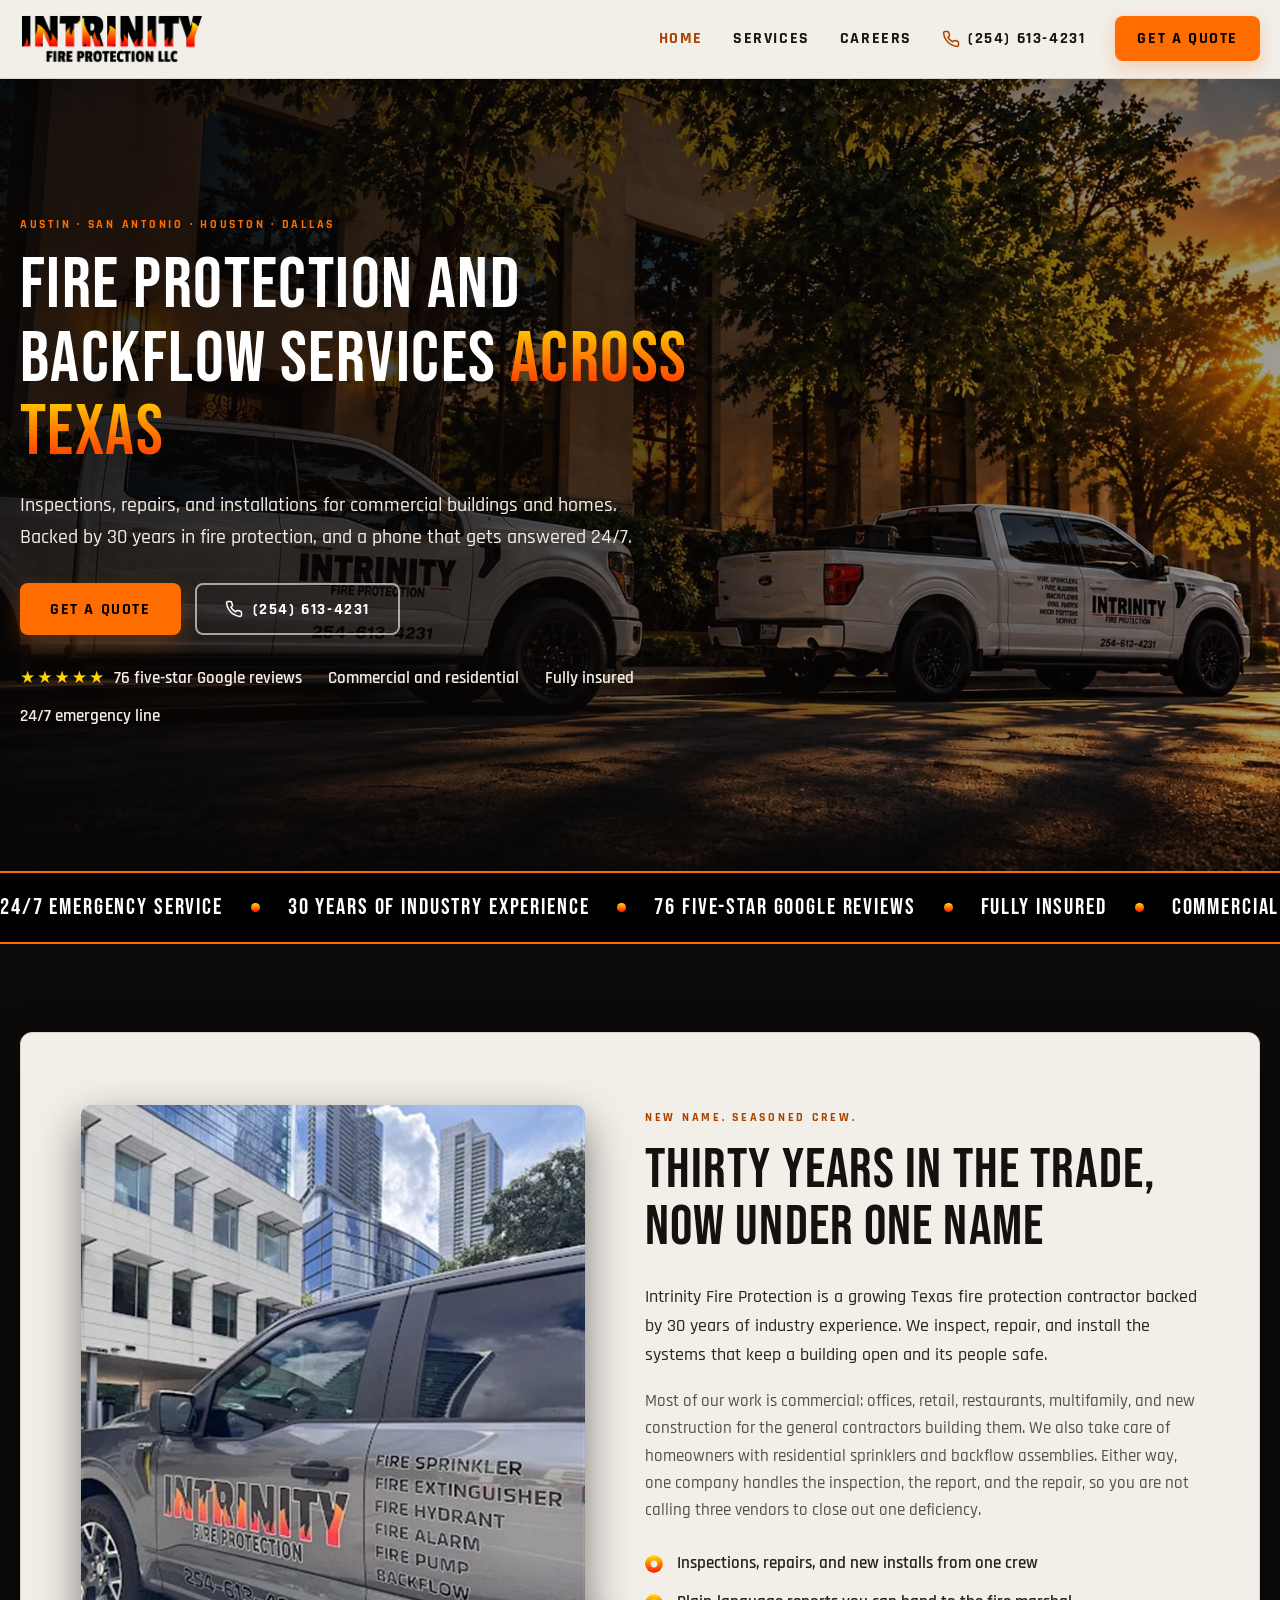
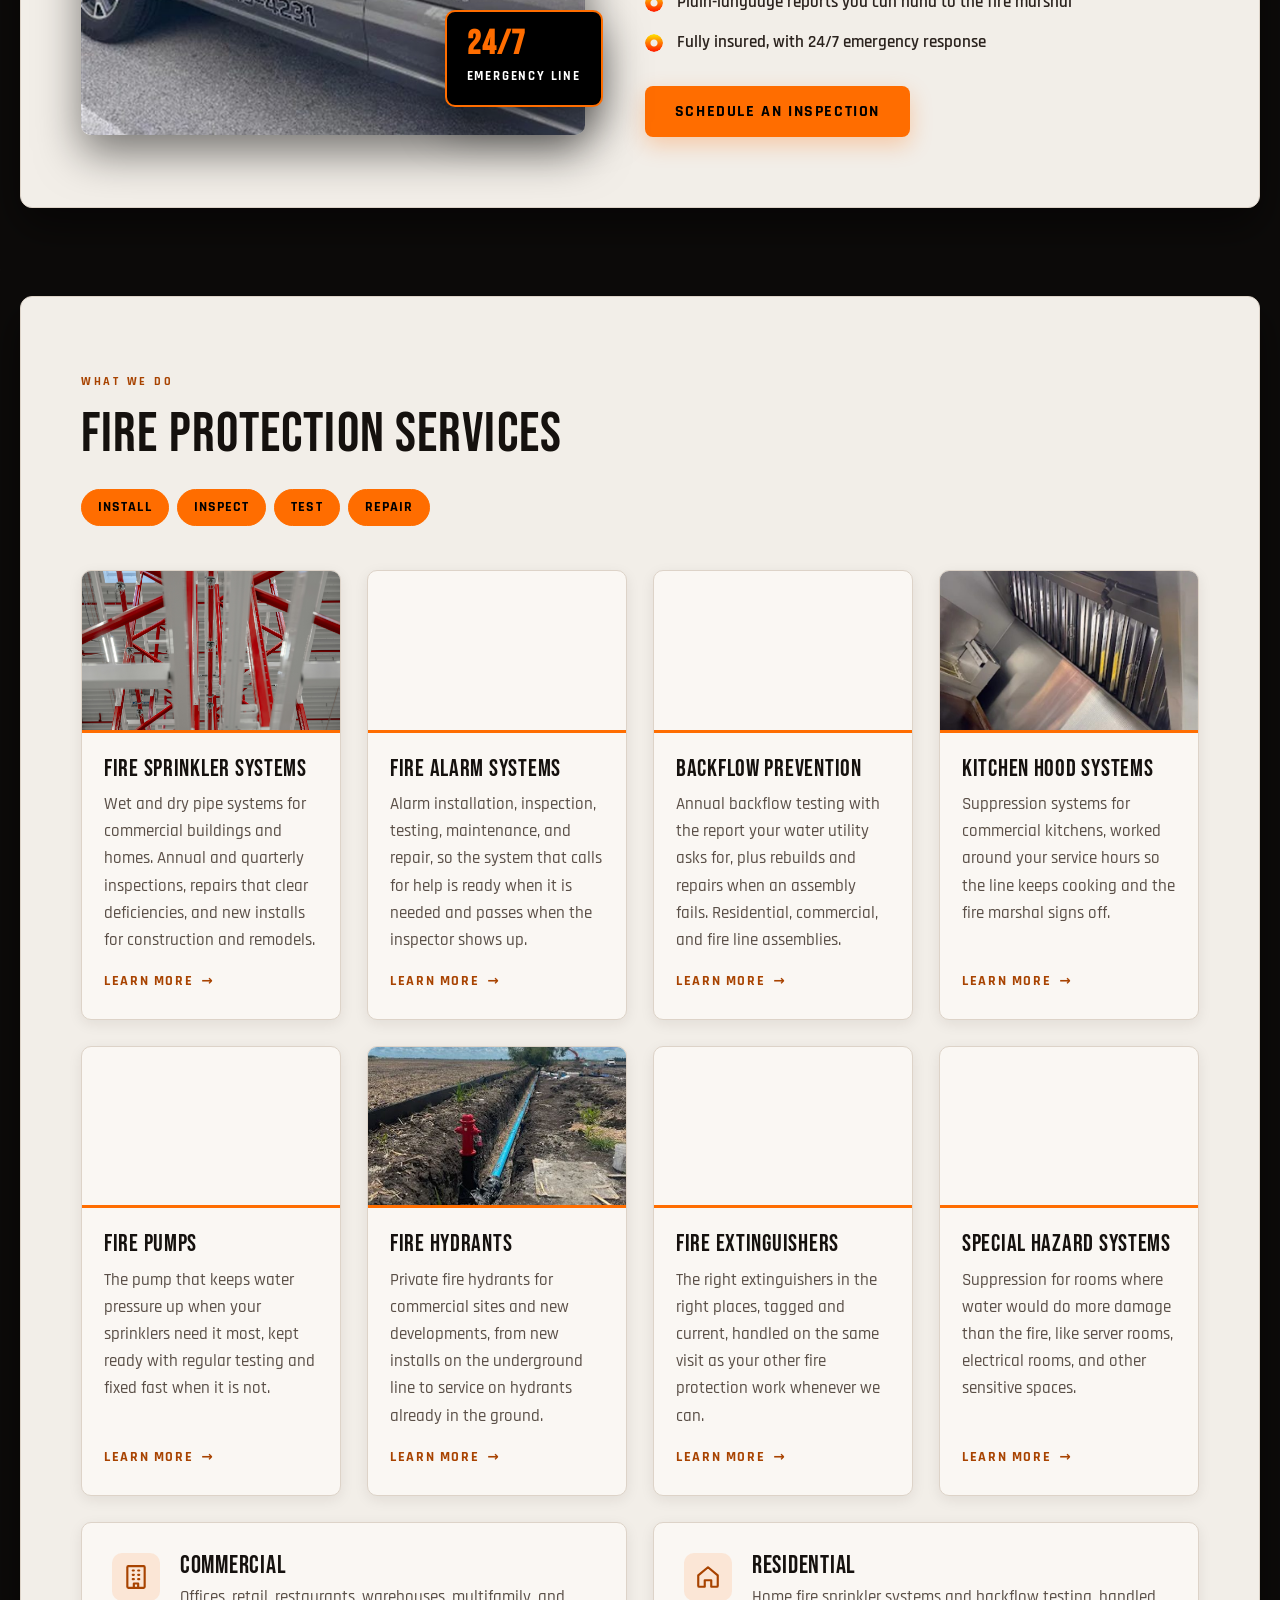
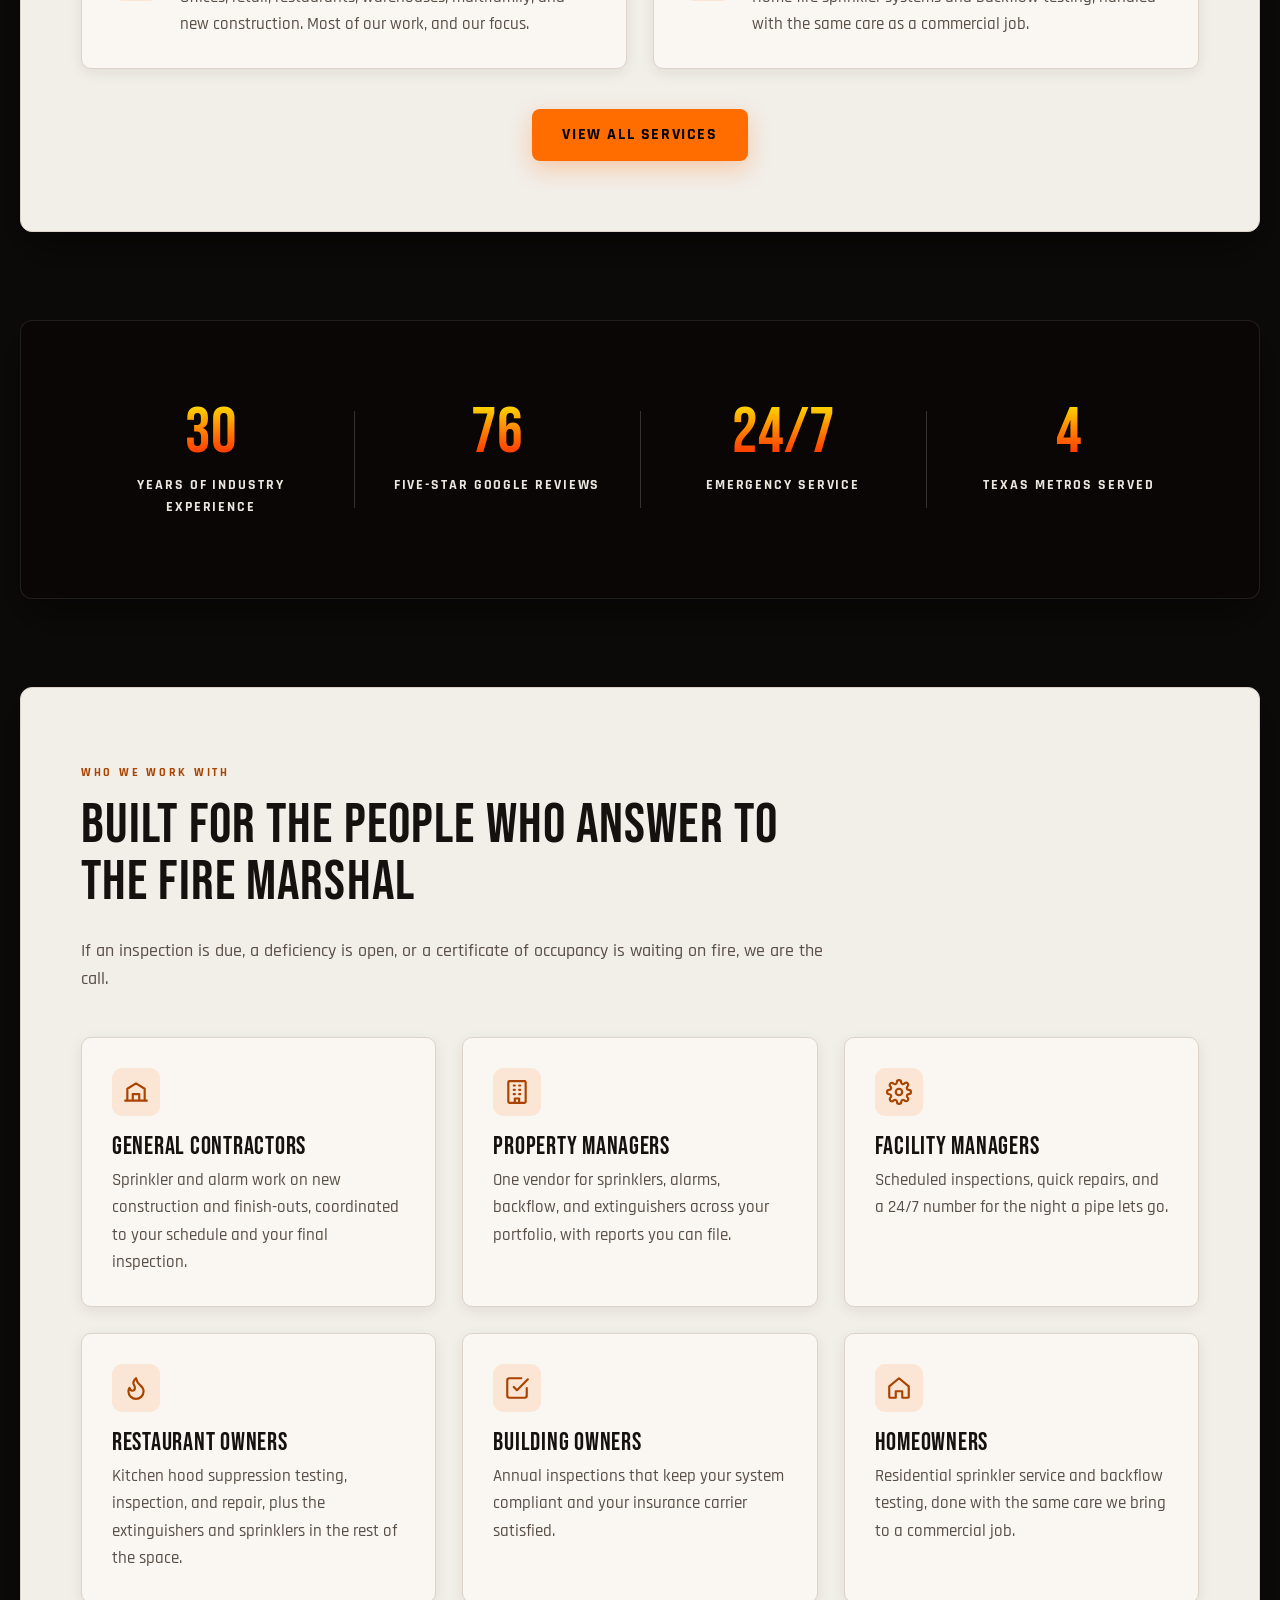
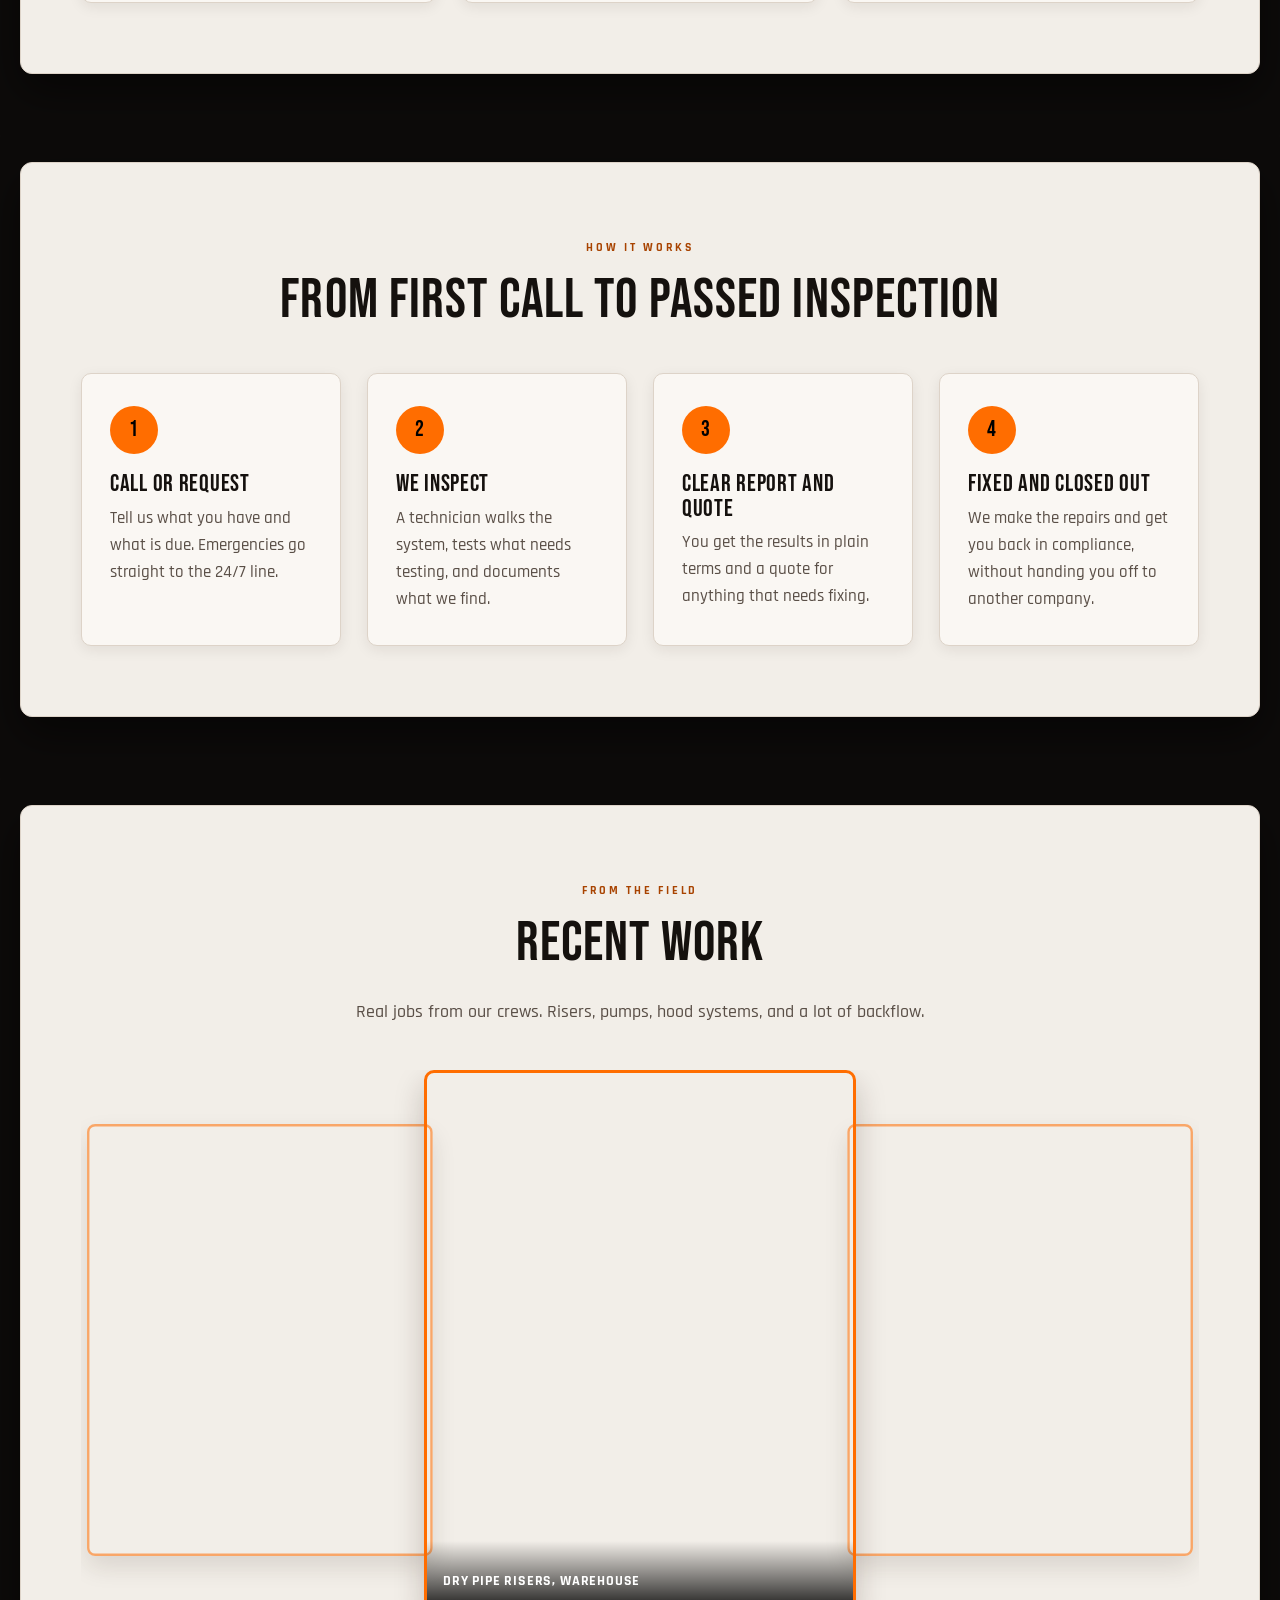
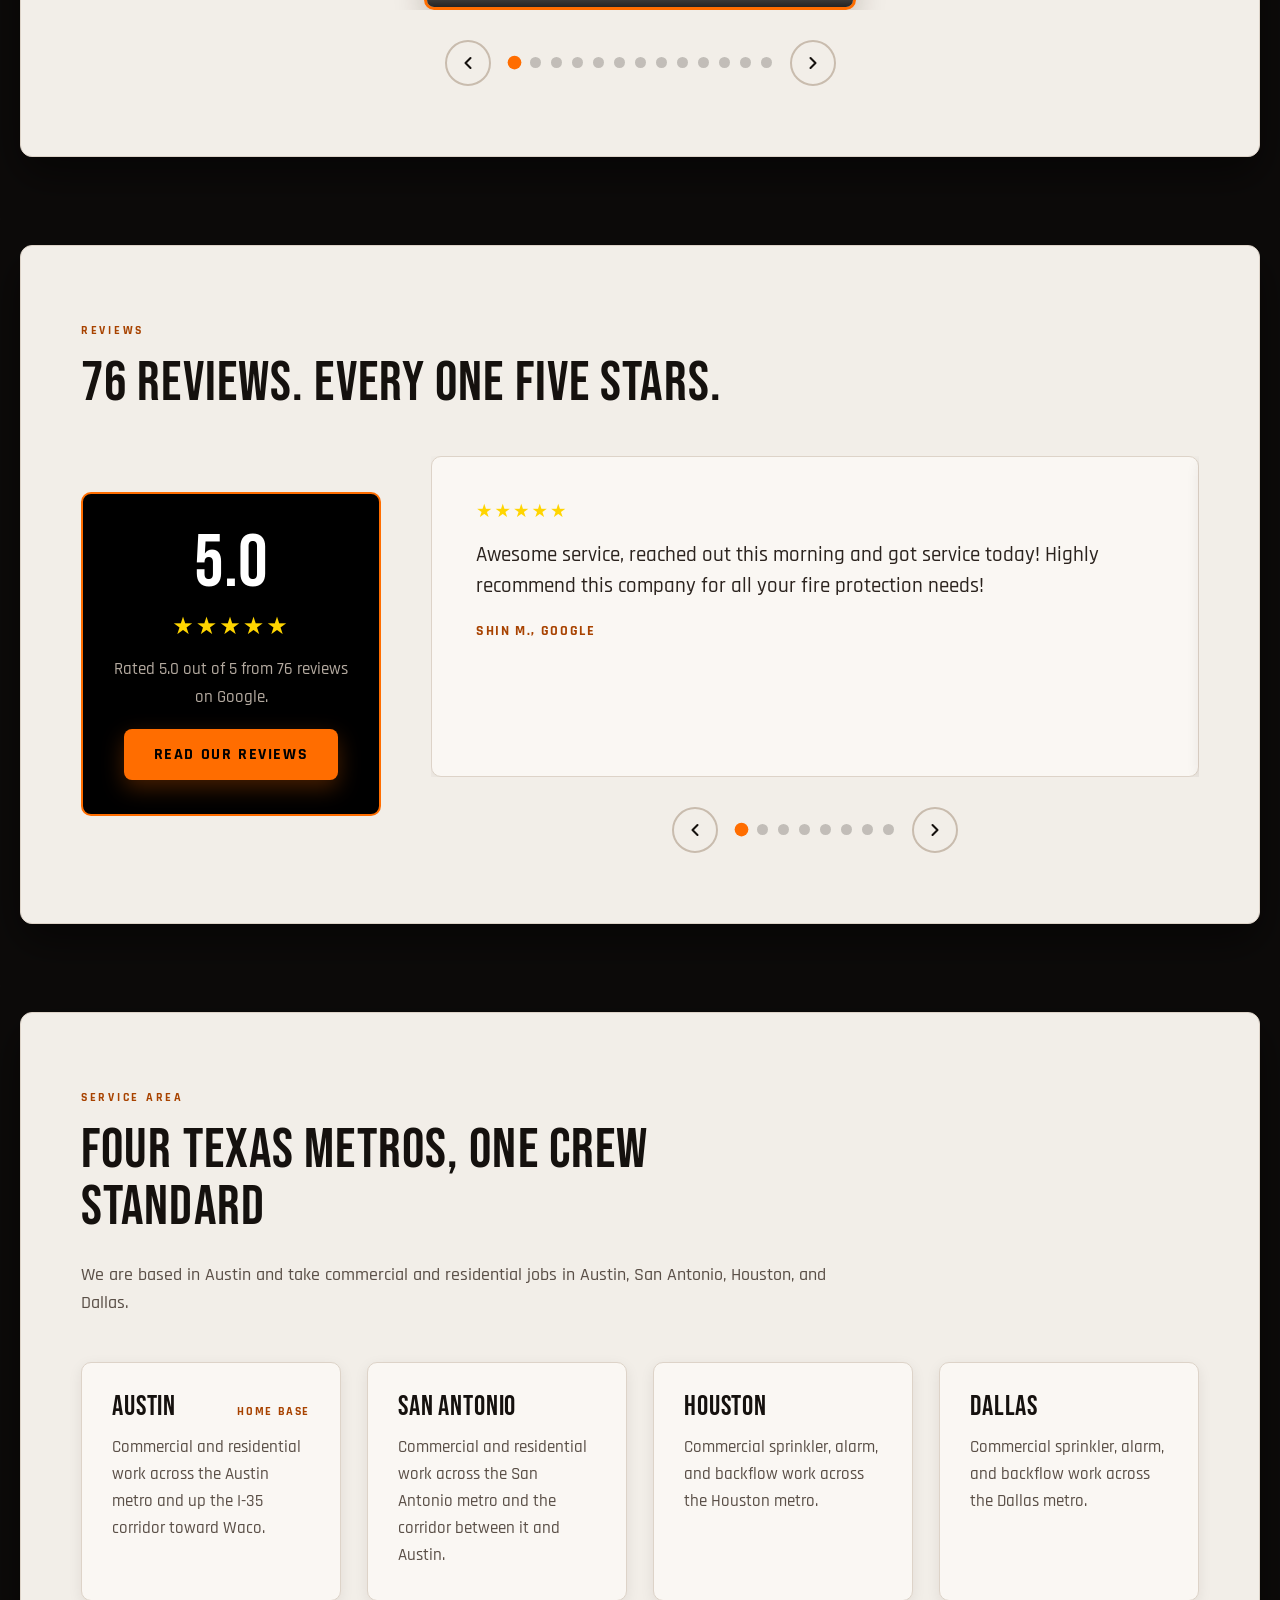
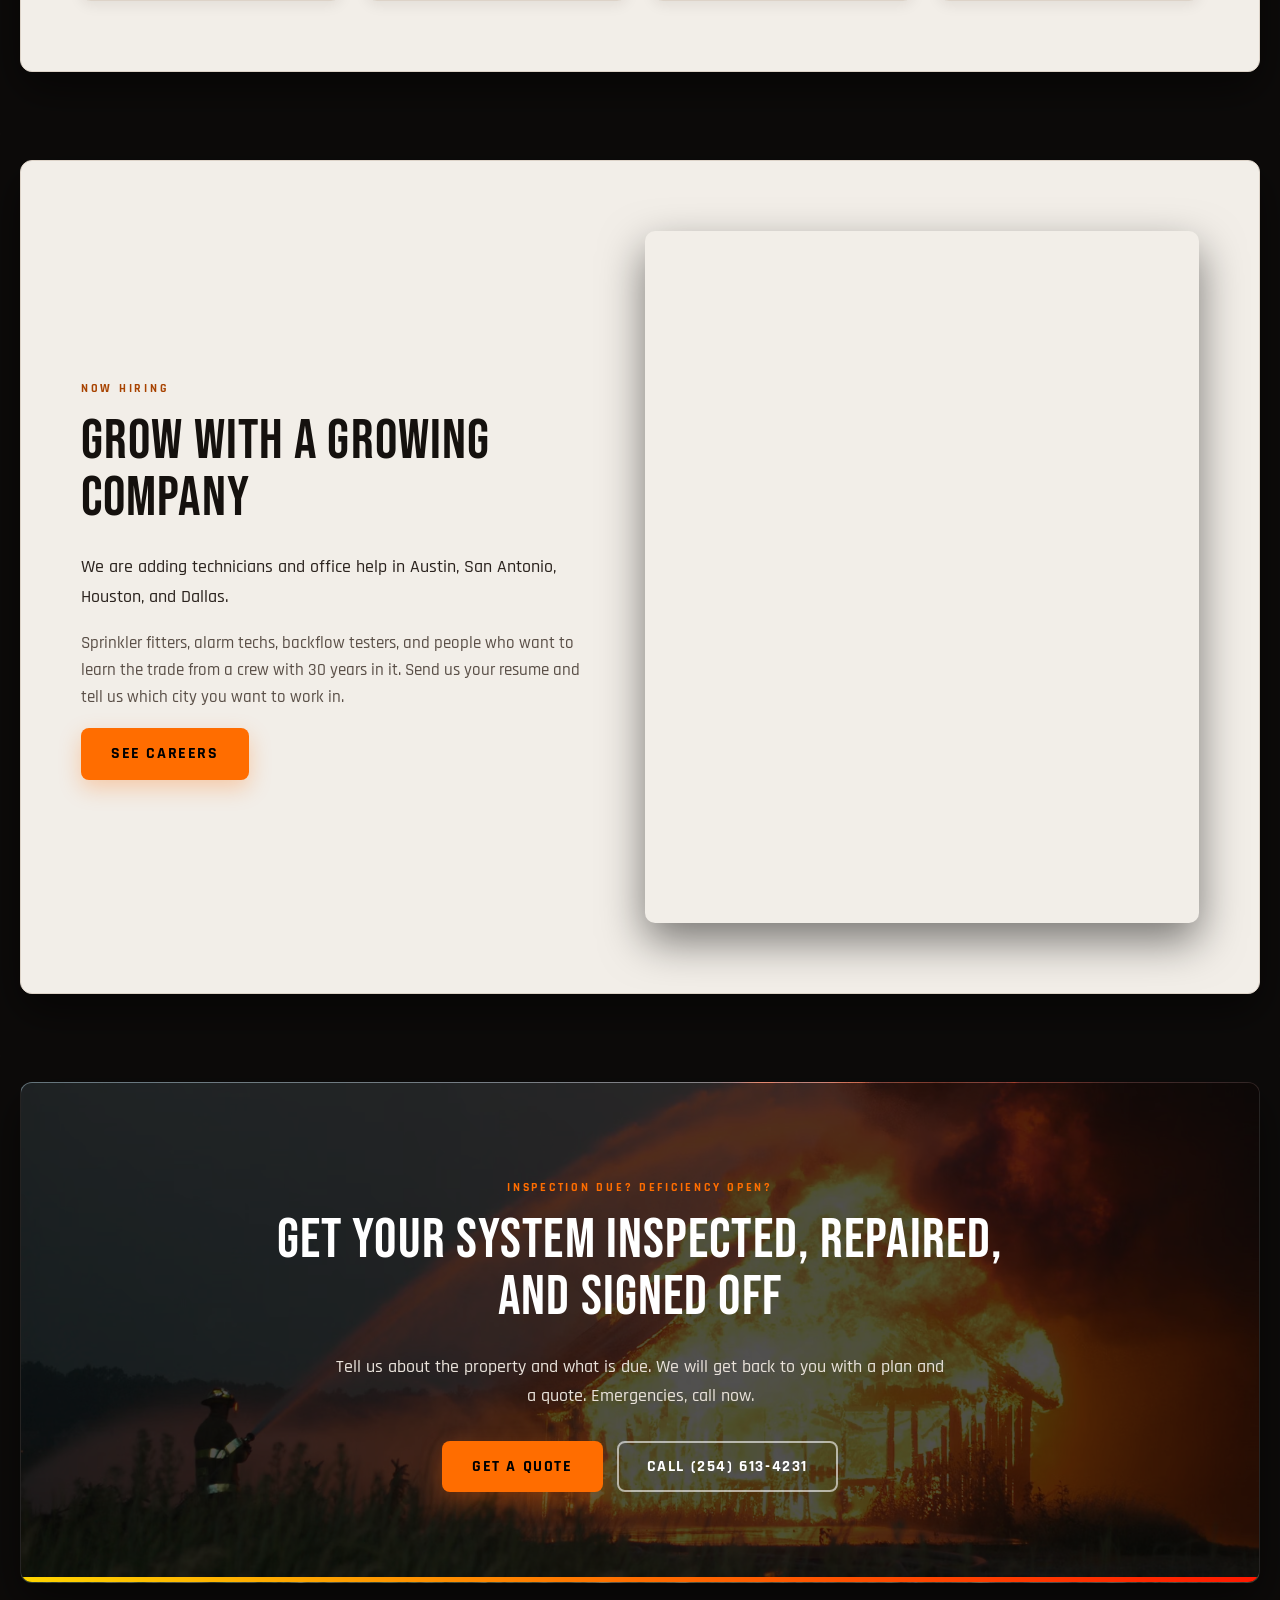
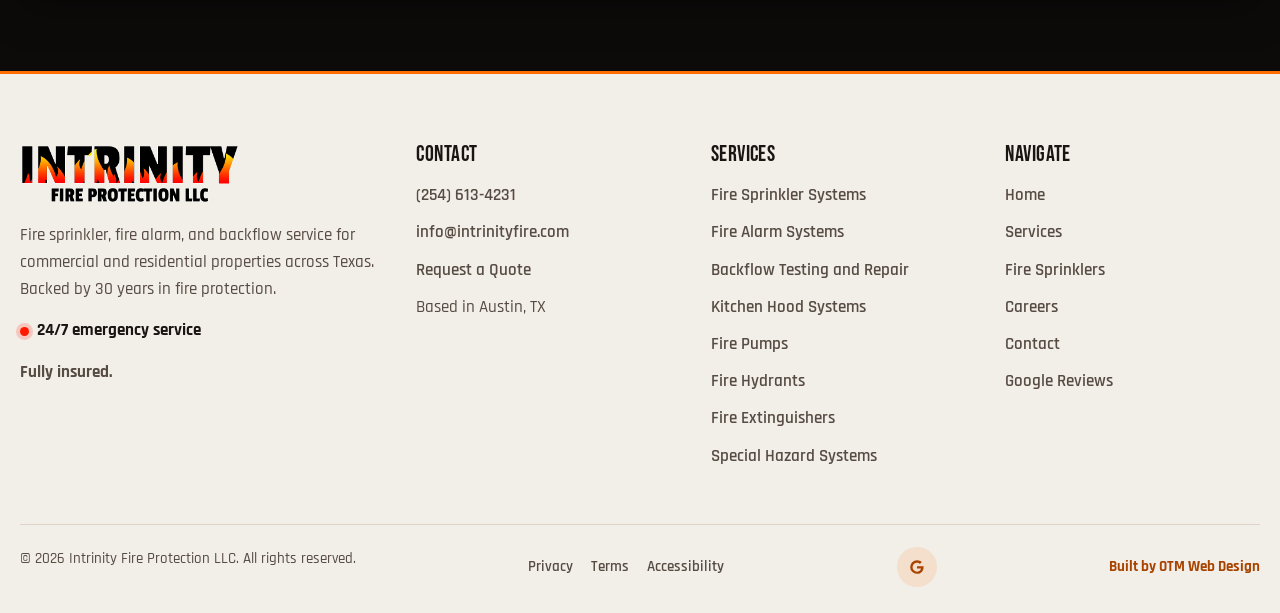
==== commit db9680ae: "update hero verbiage" ====
--- a/index.html
+++ b/index.html
@@ -116,7 +116,7 @@
     <div class="hero-inner">
       <div class="hero-content">
         <span class="eyebrow">Austin &middot; San Antonio &middot; Houston &middot; Dallas</span>
-        <h1 id="hero-title">Fire Sprinkler, Alarm and Backflow Service <span class="flame-text">Across Texas</span></h1>
+        <h1 id="hero-title">Fire Protection and Backflow Services <span class="flame-text">Across Texas</span></h1>
         <p class="lead">Inspections, repairs, and installations for commercial buildings and homes. Backed by 30 years in fire protection, and a phone that gets answered 24/7.</p>
         <div class="hero-actions">
           <a class="btn btn-primary" href="contact.html">Get a Quote</a>
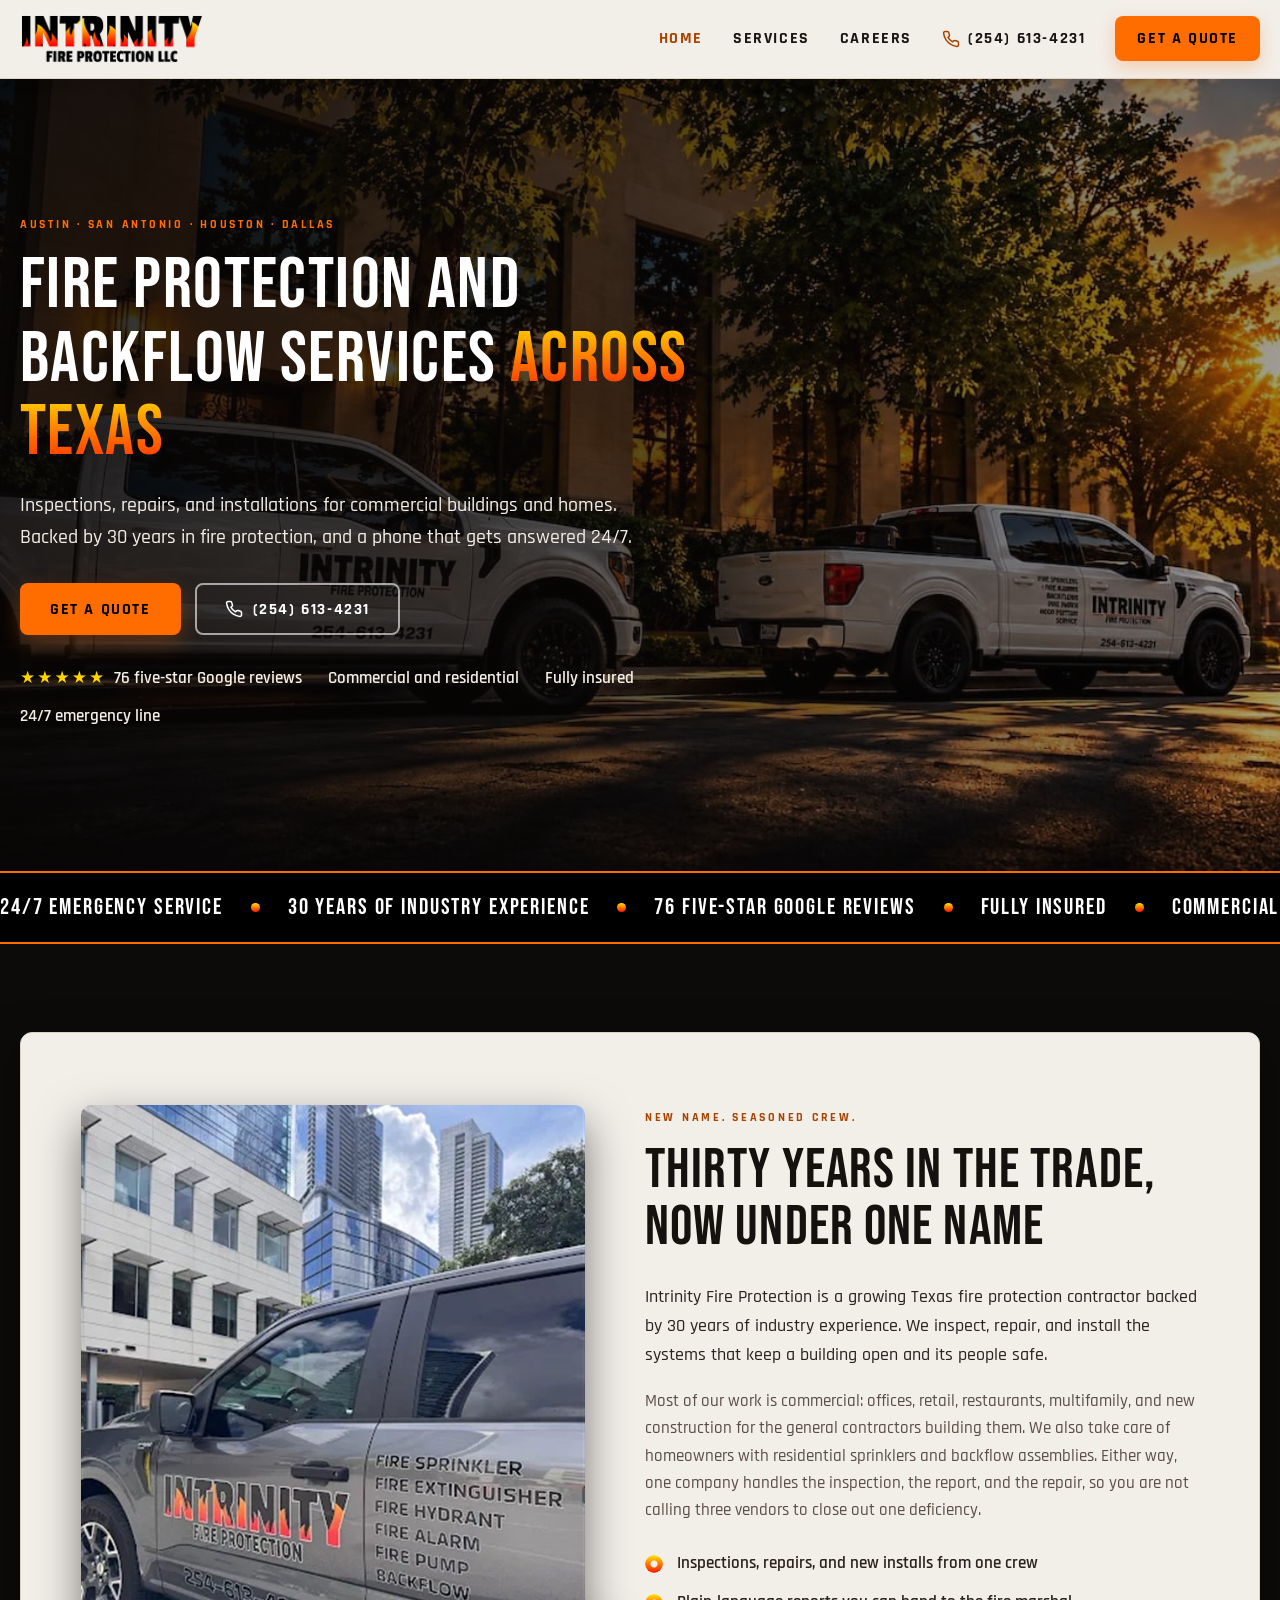
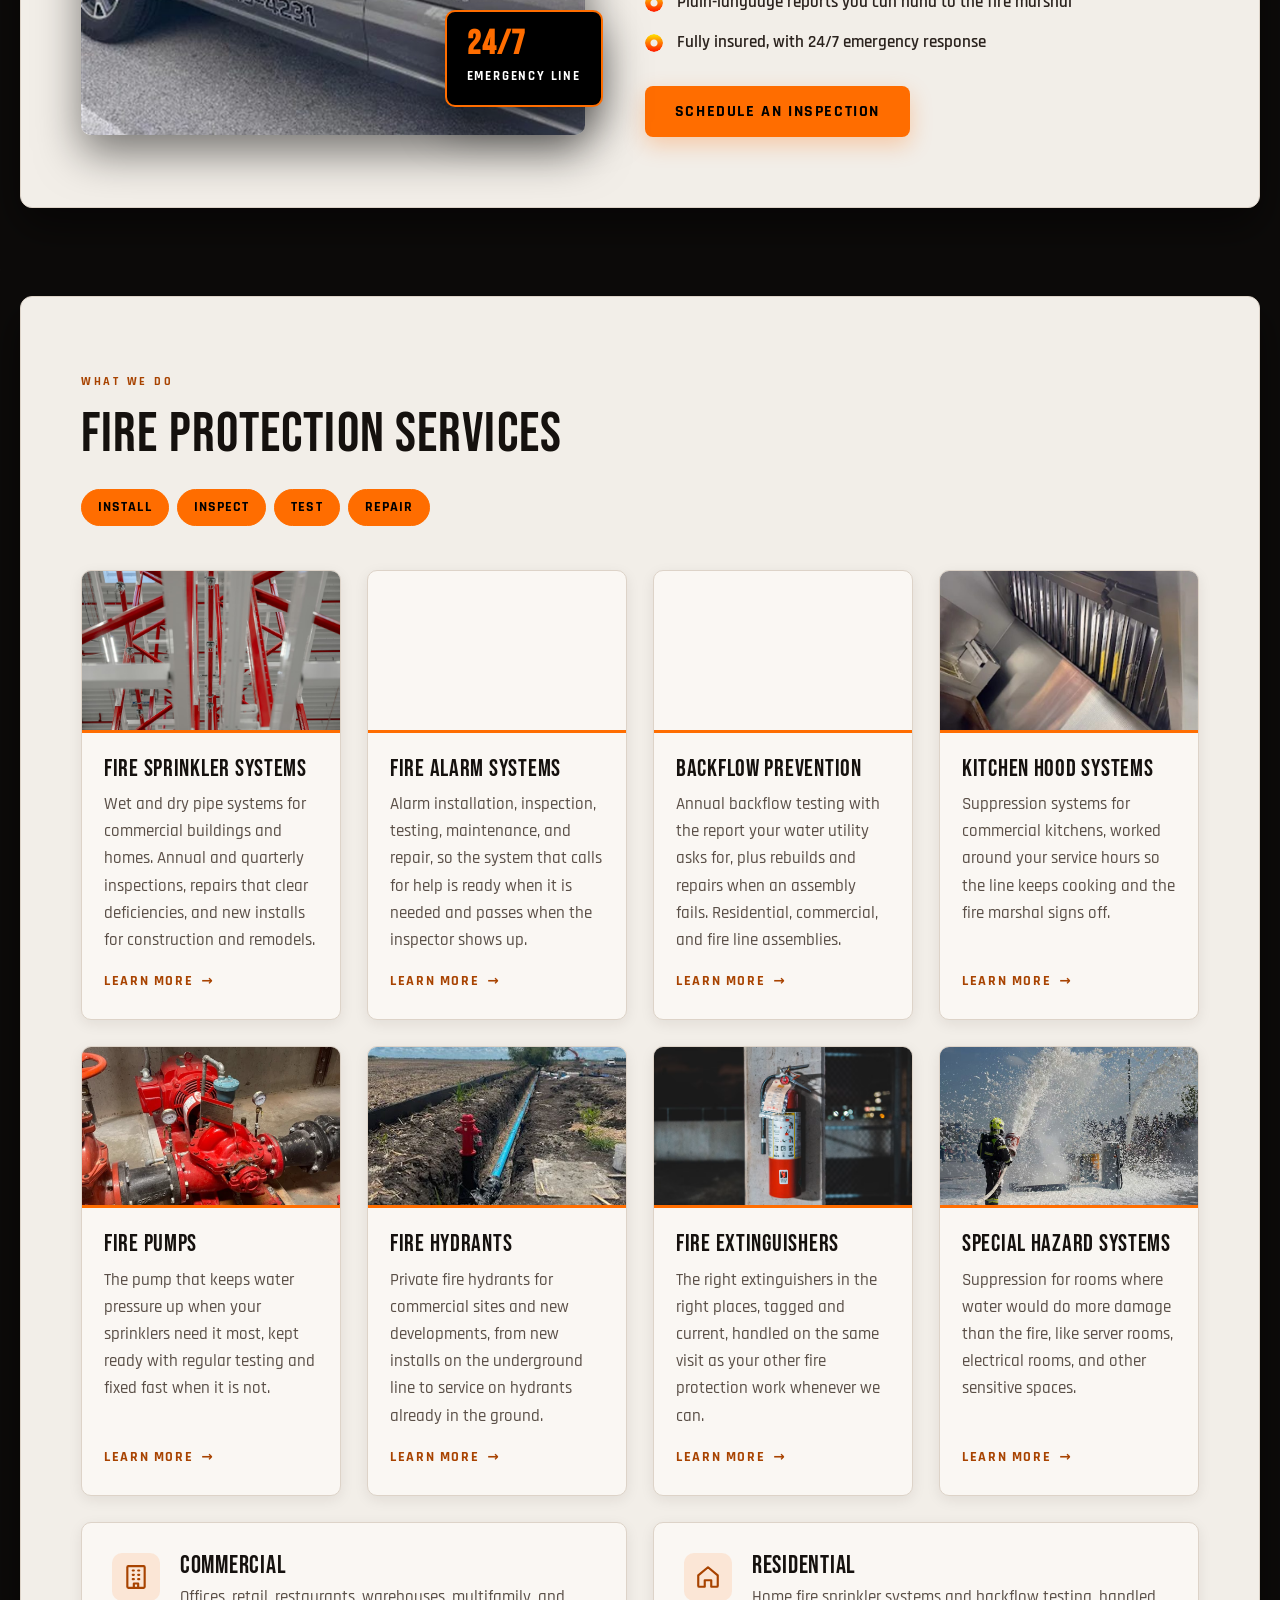
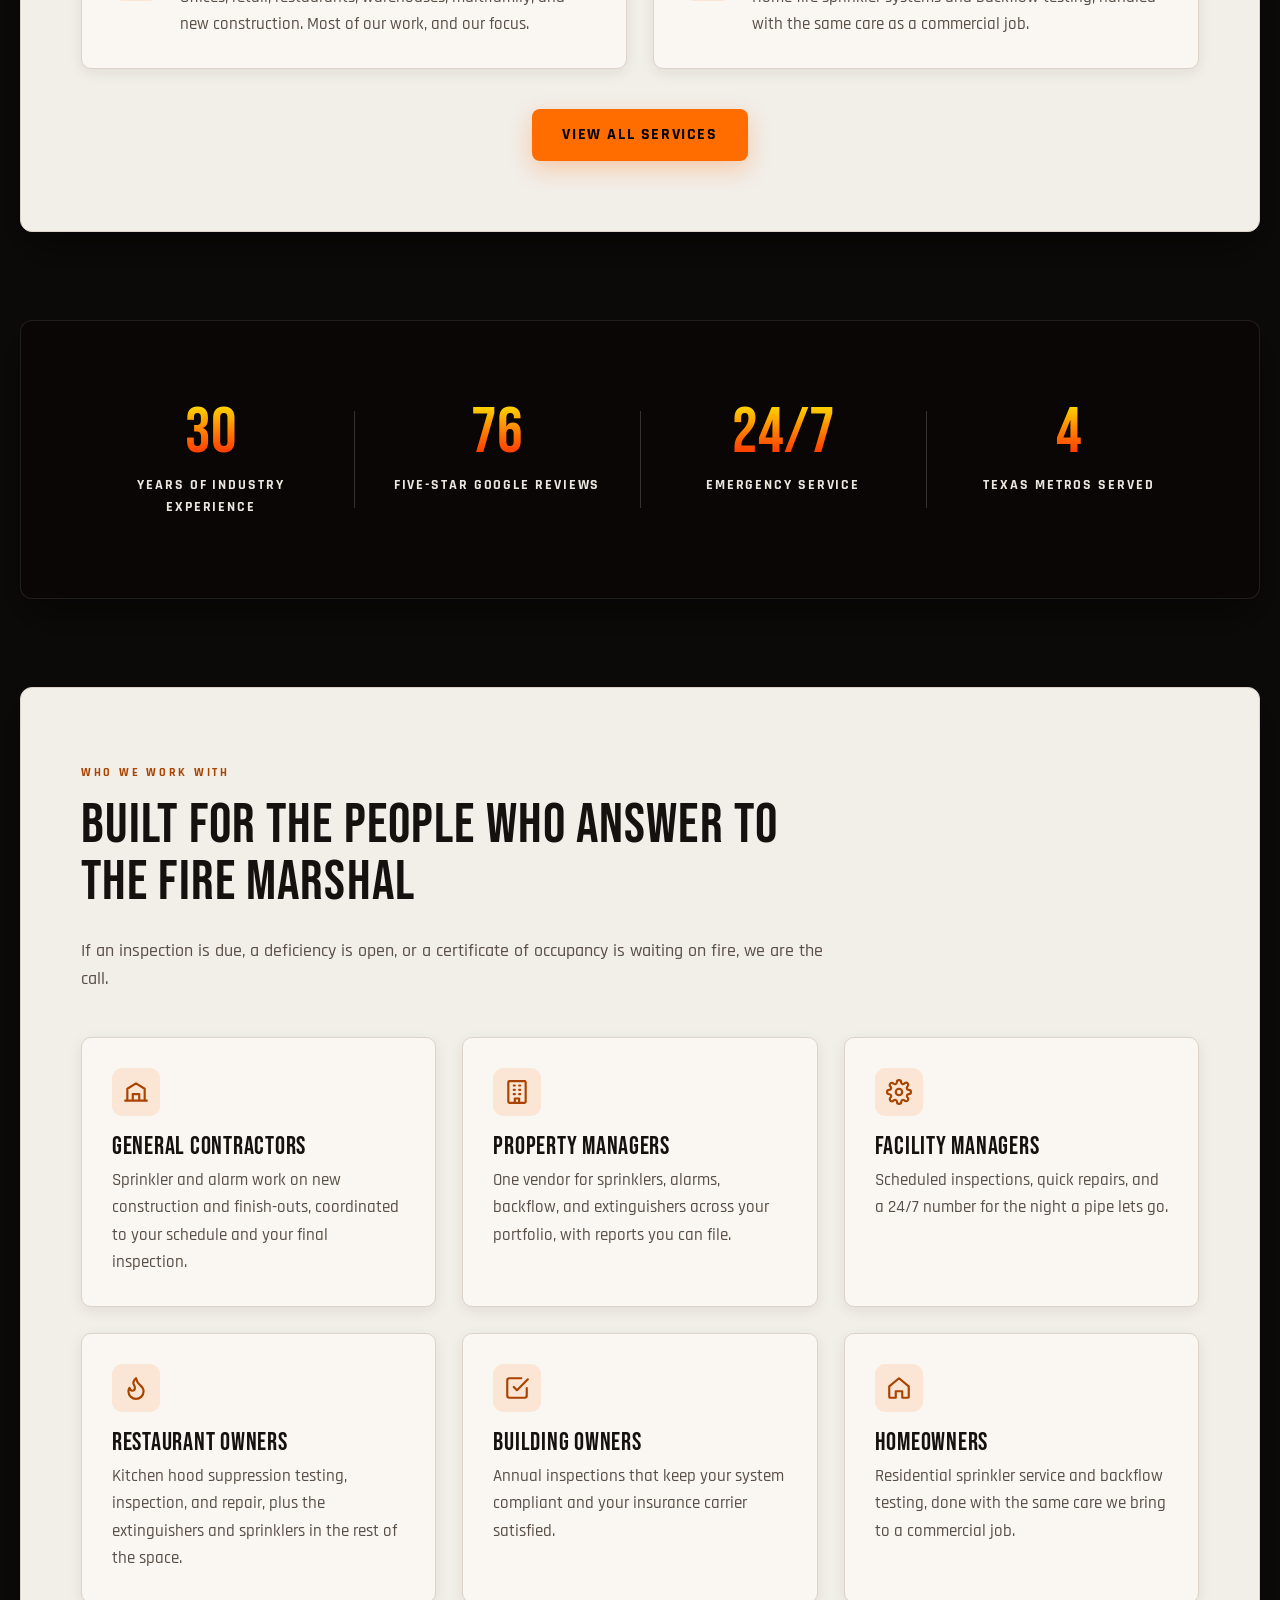
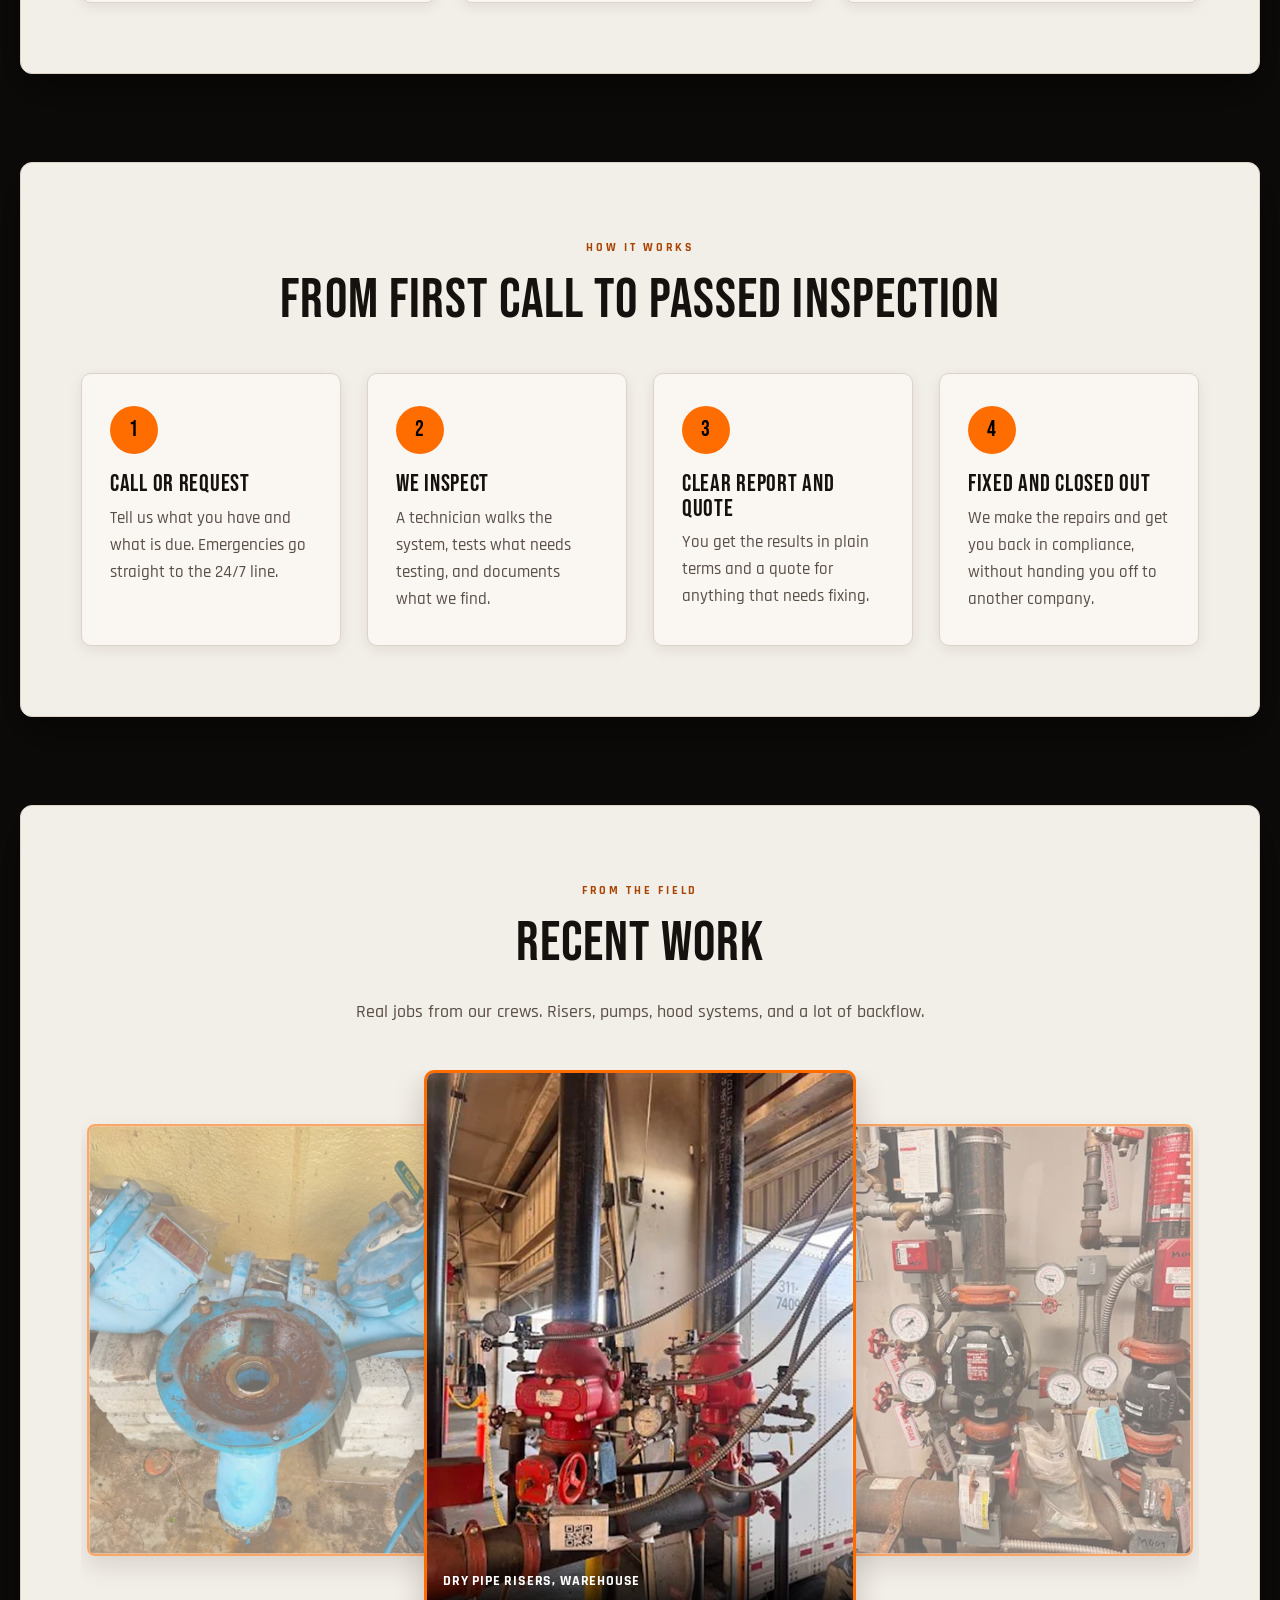
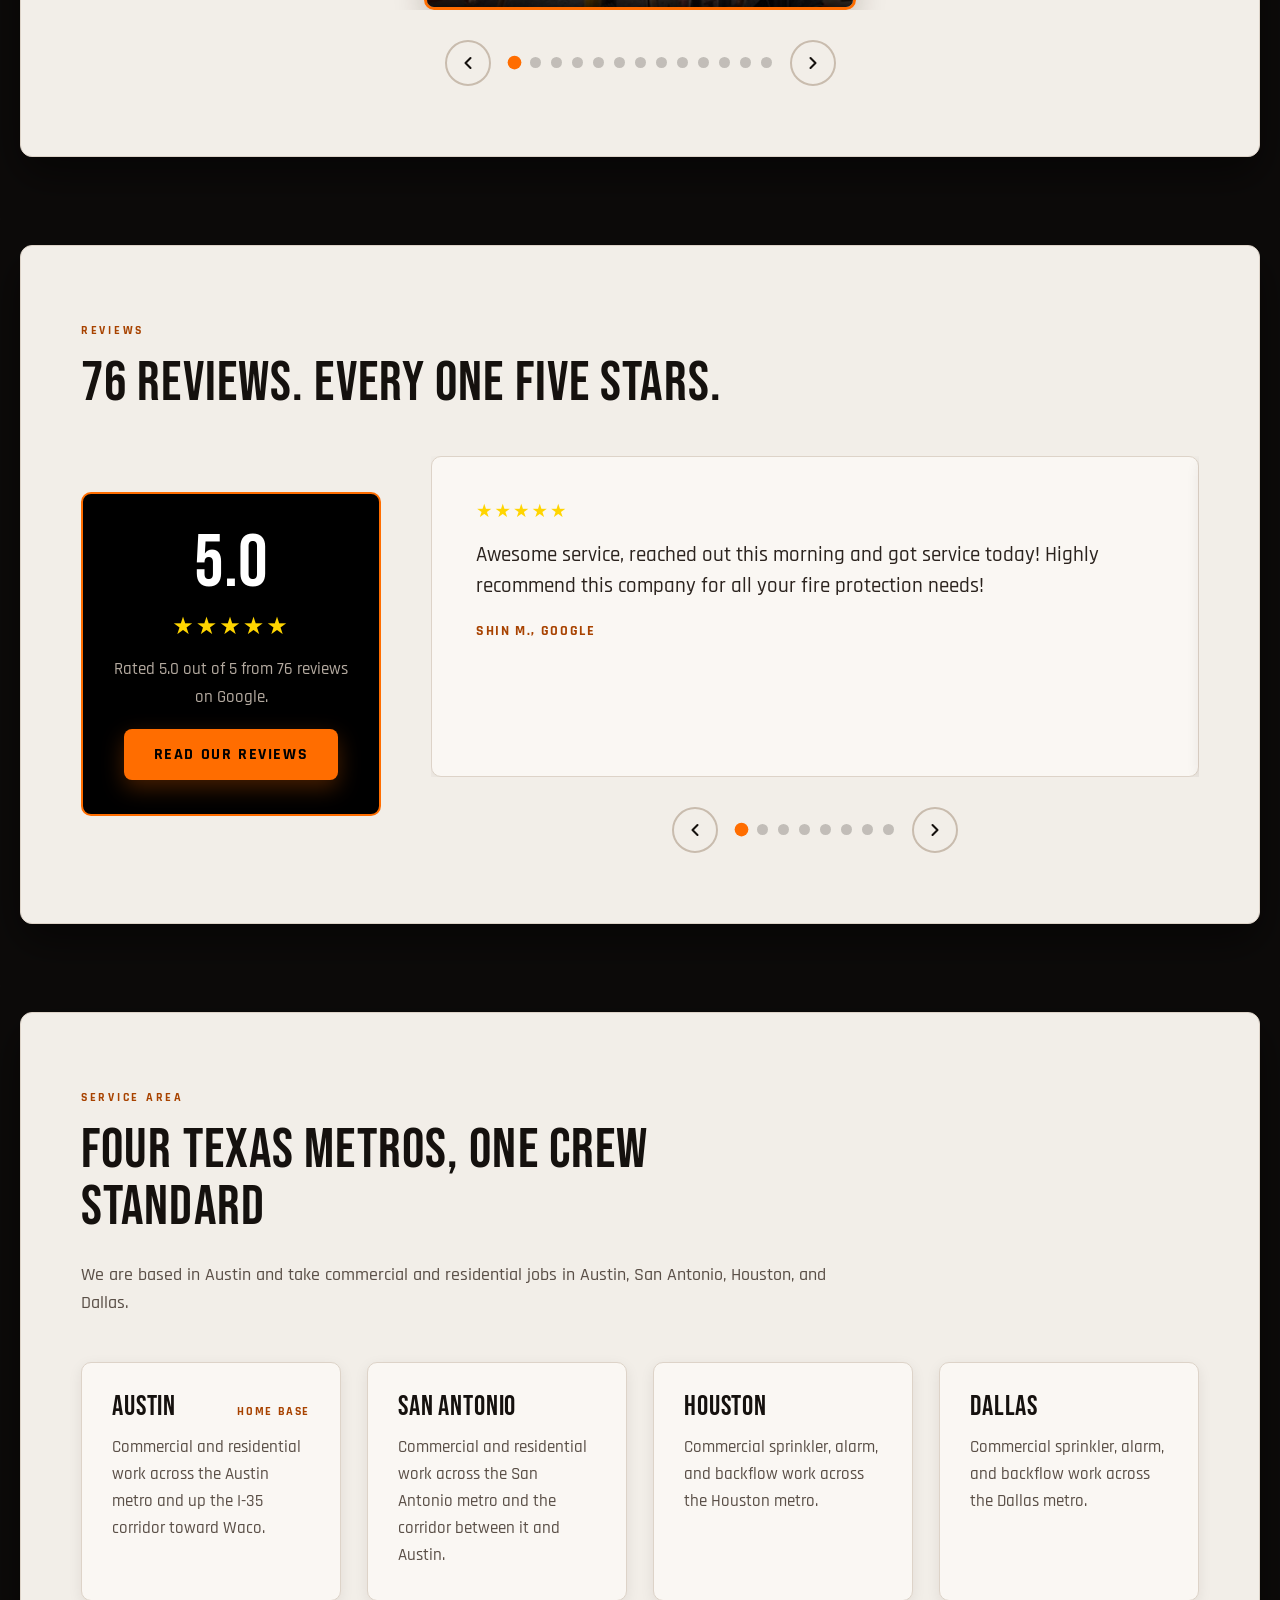
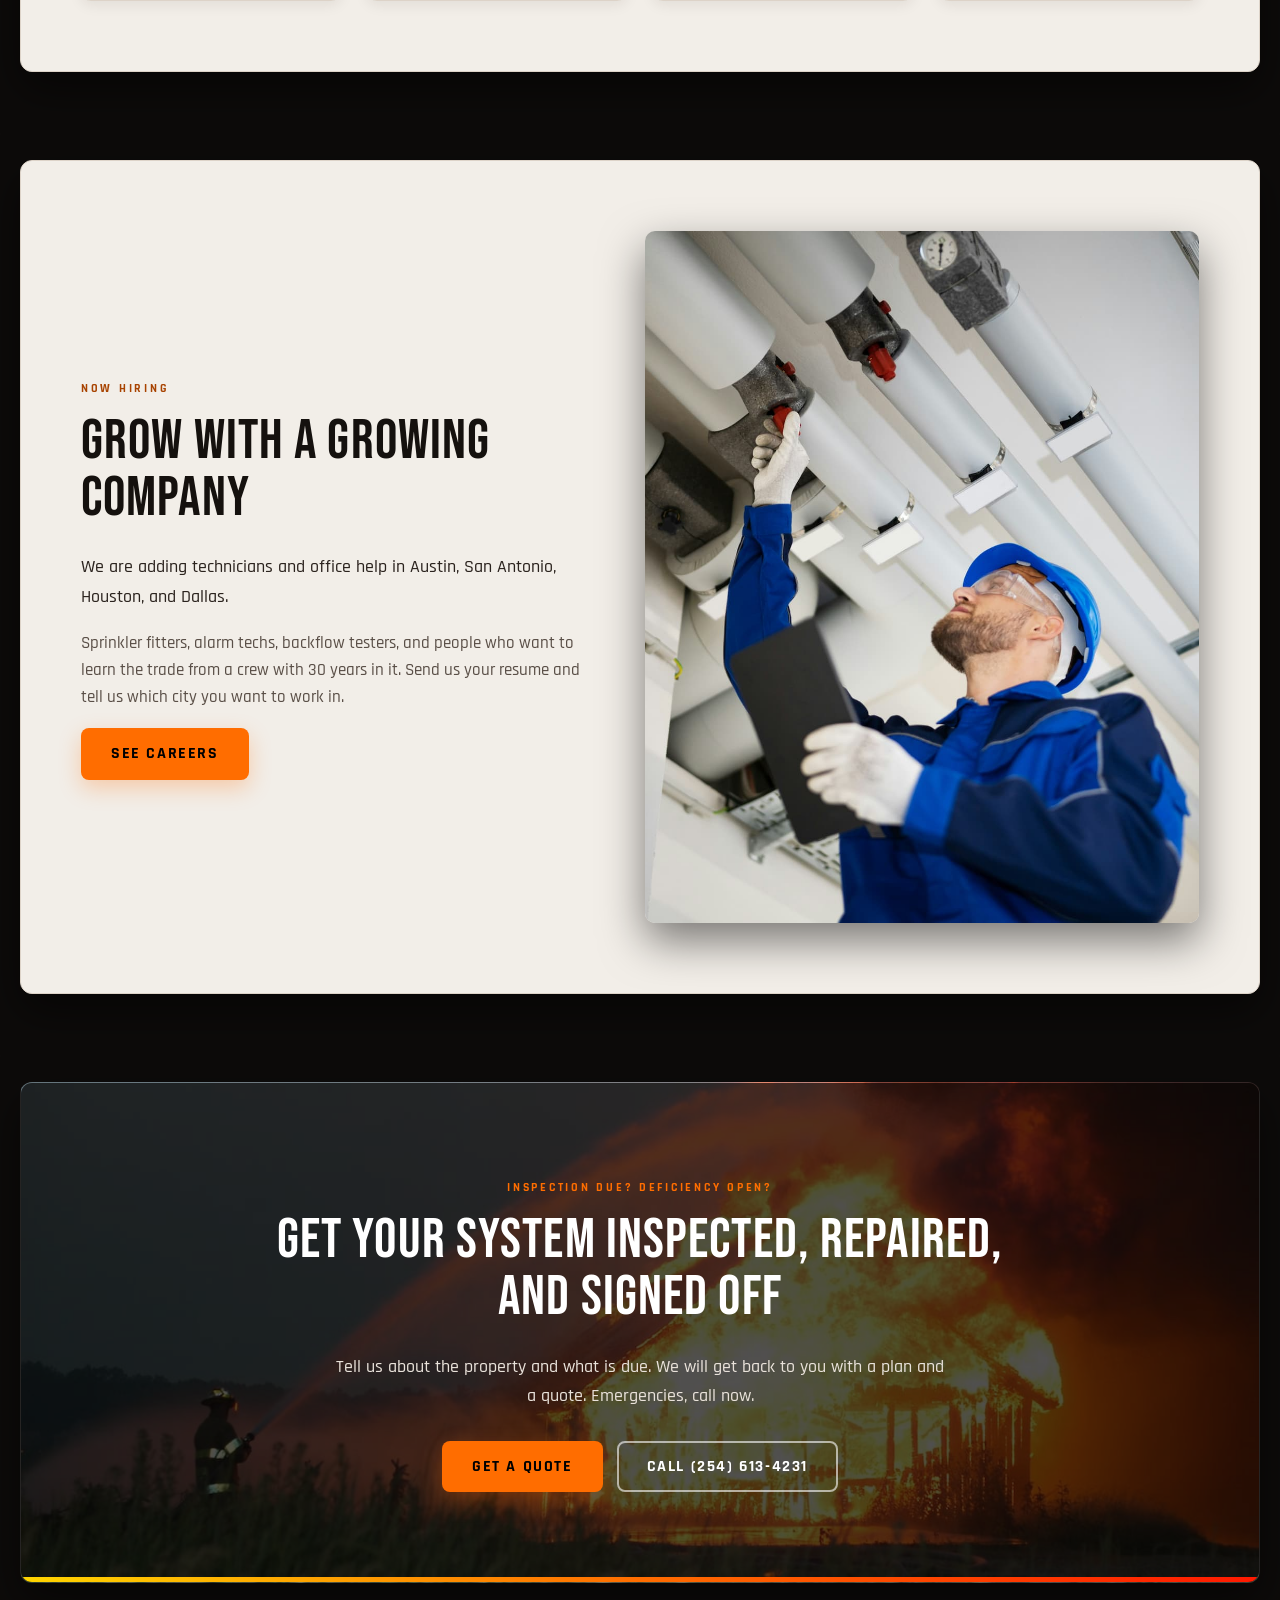
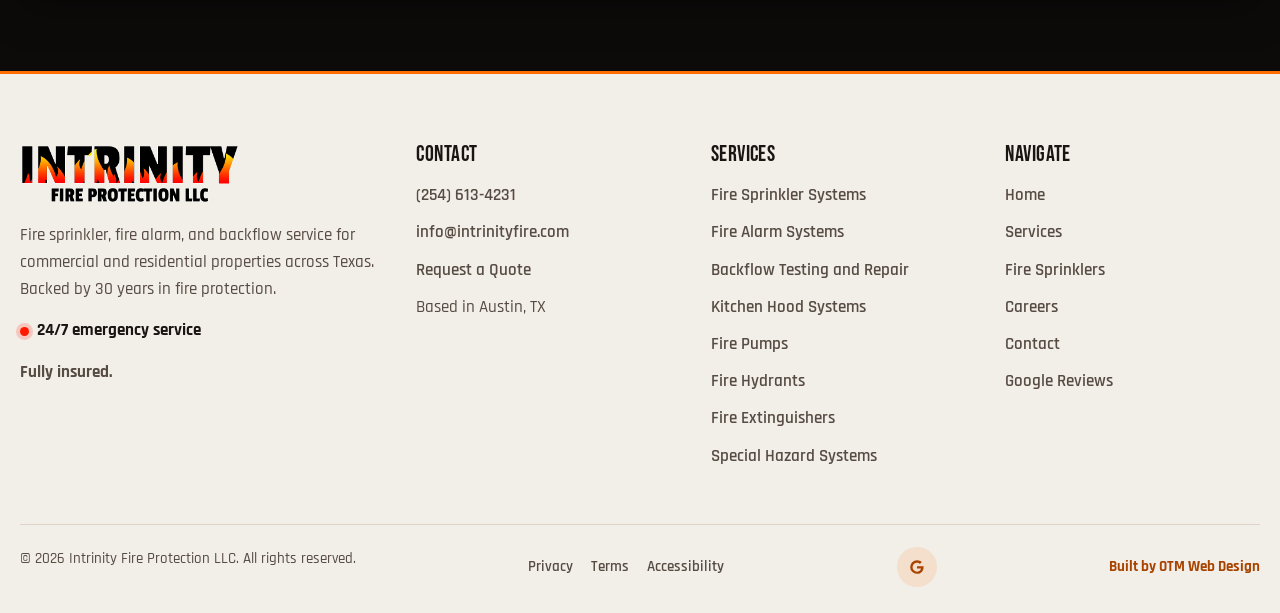
==== commit ed7ccb39: "adding domain" ====
--- a/index.html
+++ b/index.html
@@ -14,14 +14,14 @@
 <meta property="og:title" content="Intrinity Fire Protection | Sprinklers, Alarms, Backflow | TX">
 <meta property="og:description" content="Fire sprinkler, fire alarm, and backflow testing for commercial and residential properties in Austin, San Antonio, Houston, and Dallas. 24/7 emergency service.">
 <meta property="og:url" content="https://intrinityfire.com/">
-<meta property="og:image" content="https://one-true-mission.github.io/Intrinity-Fire-Protection/assets/og-image.jpg">
+<meta property="og:image" content="https://intrinityfire.com/assets/og-image.jpg">
 <meta property="og:image:width" content="1200">
 <meta property="og:image:height" content="630">
 <meta property="og:image:alt" content="Intrinity Fire Protection LLC">
 <meta name="twitter:card" content="summary_large_image">
 <meta name="twitter:title" content="Intrinity Fire Protection | Sprinklers, Alarms, Backflow | TX">
 <meta name="twitter:description" content="Fire sprinkler, fire alarm, and backflow testing for commercial and residential properties in Austin, San Antonio, Houston, and Dallas. 24/7 emergency service.">
-<meta name="twitter:image" content="https://one-true-mission.github.io/Intrinity-Fire-Protection/assets/og-image.jpg">
+<meta name="twitter:image" content="https://intrinityfire.com/assets/og-image.jpg">
 
 <link rel="preconnect" href="https://fonts.googleapis.com">
 <link rel="preconnect" href="https://fonts.gstatic.com" crossorigin>
